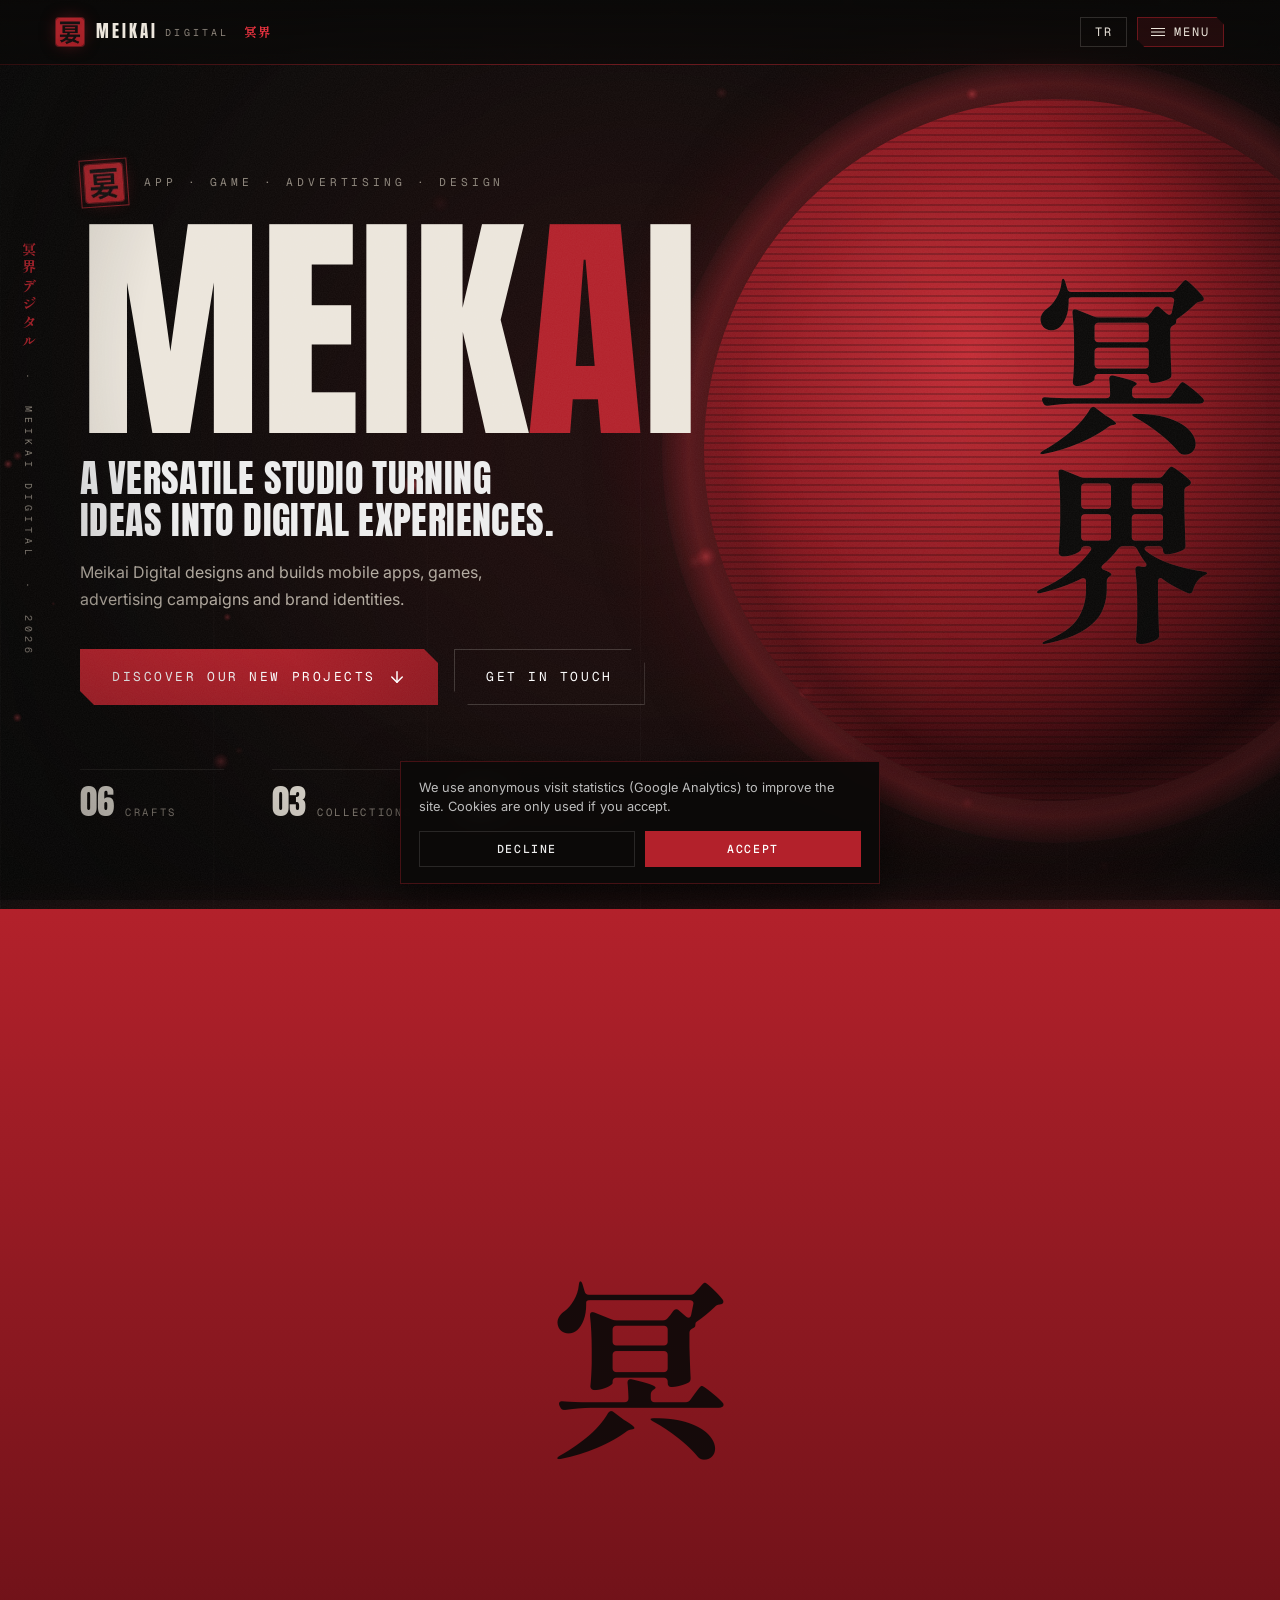
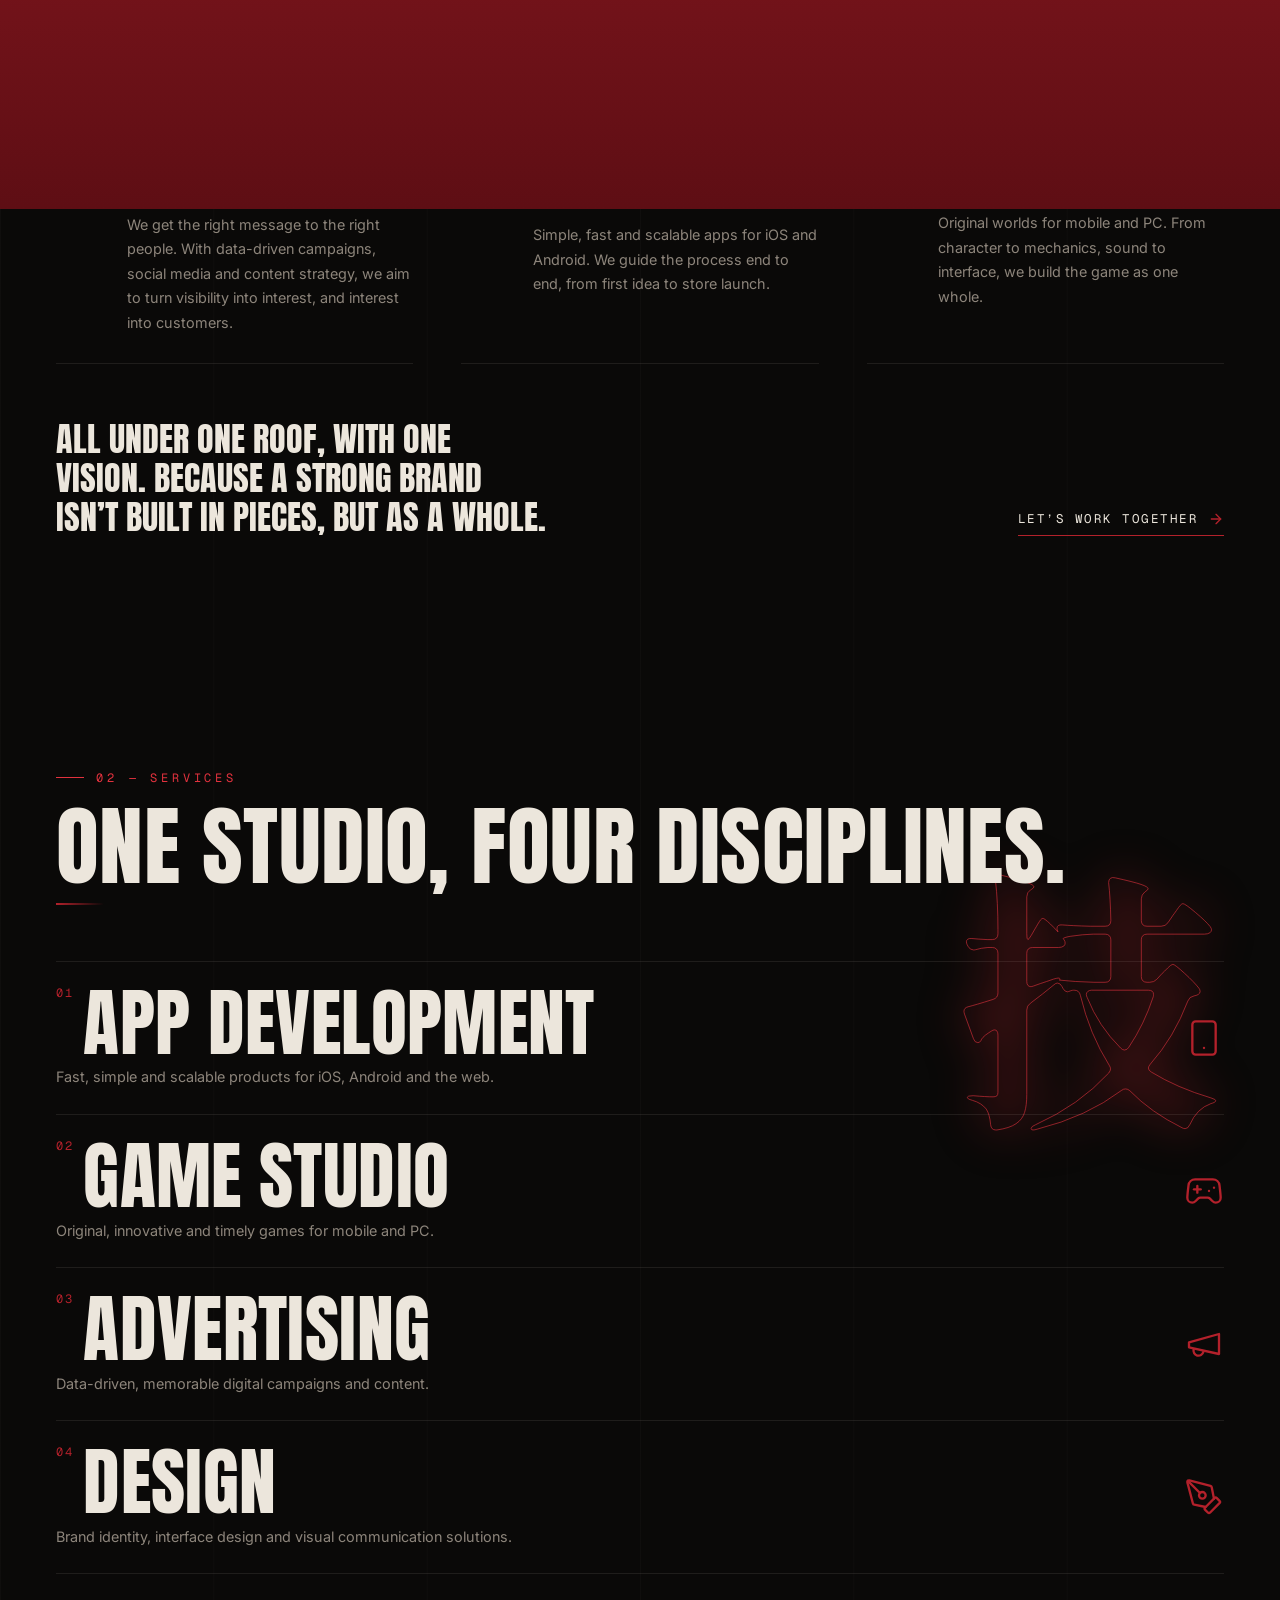
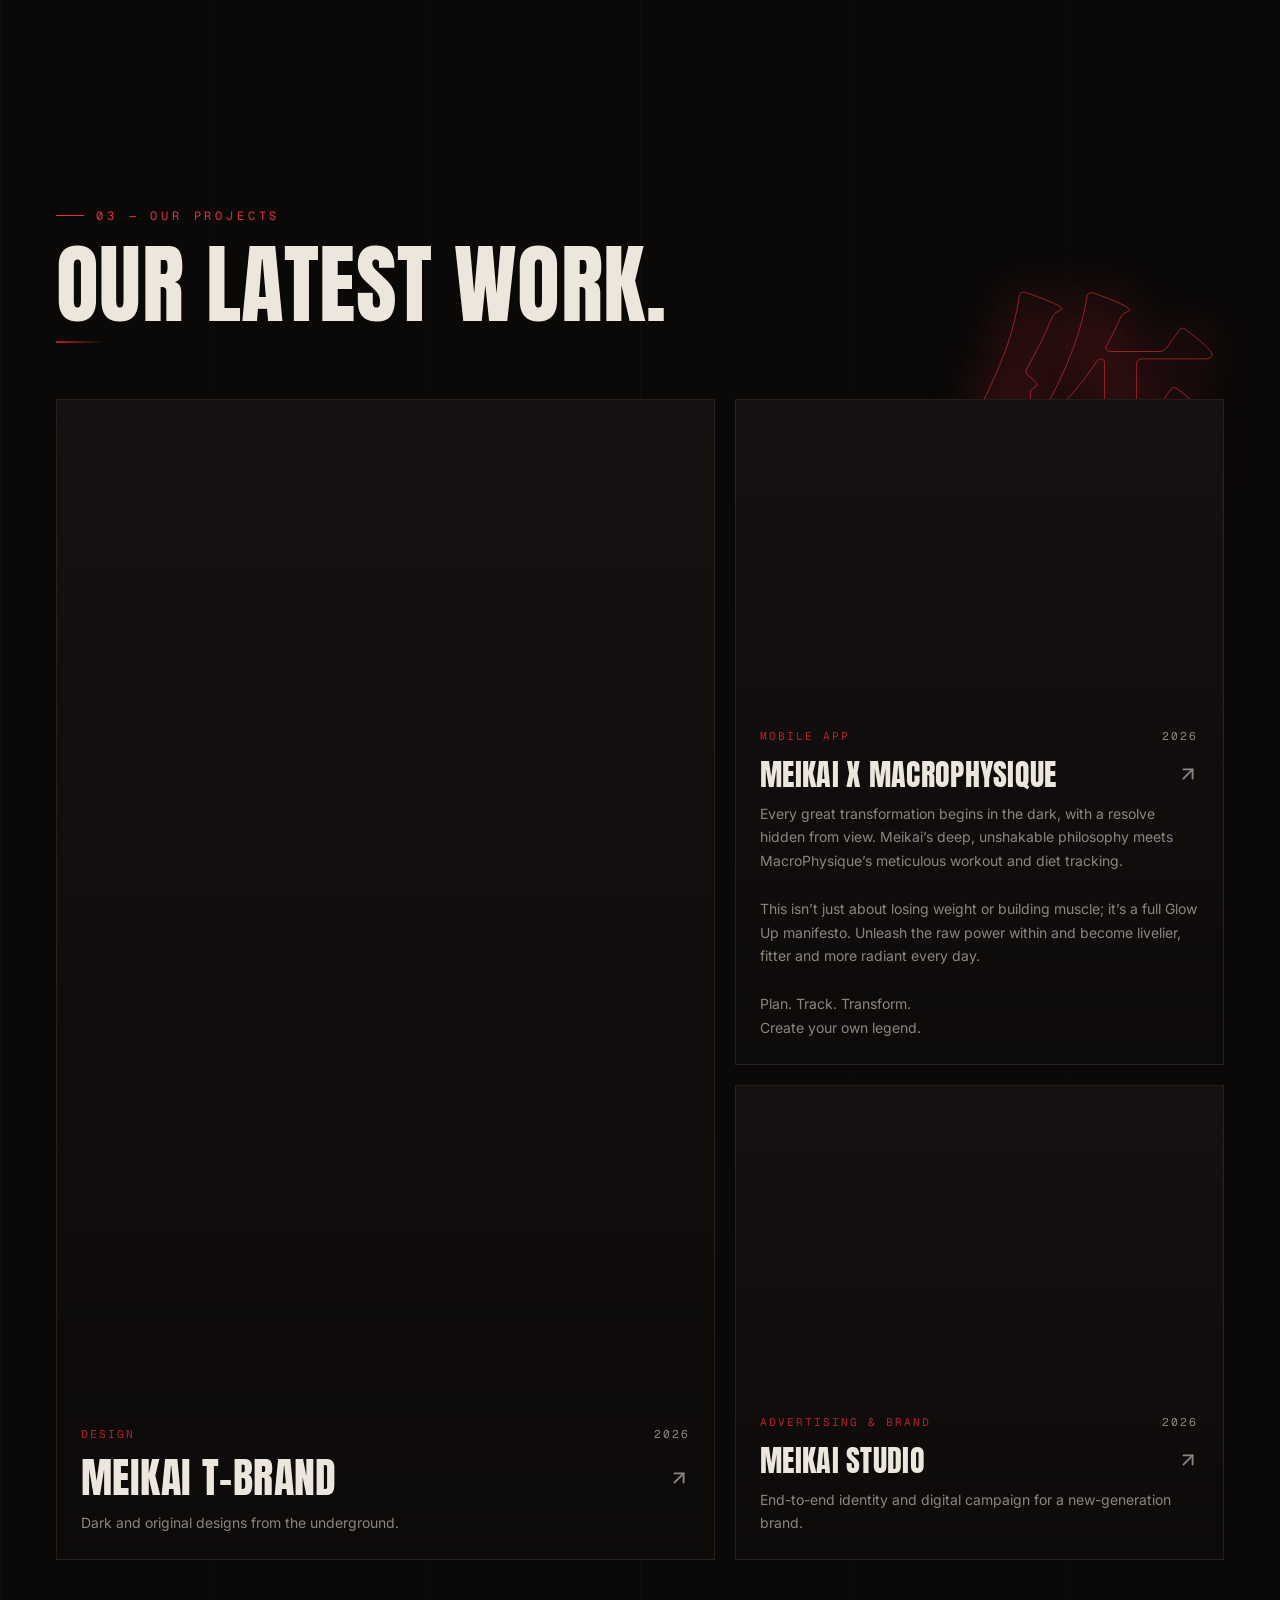
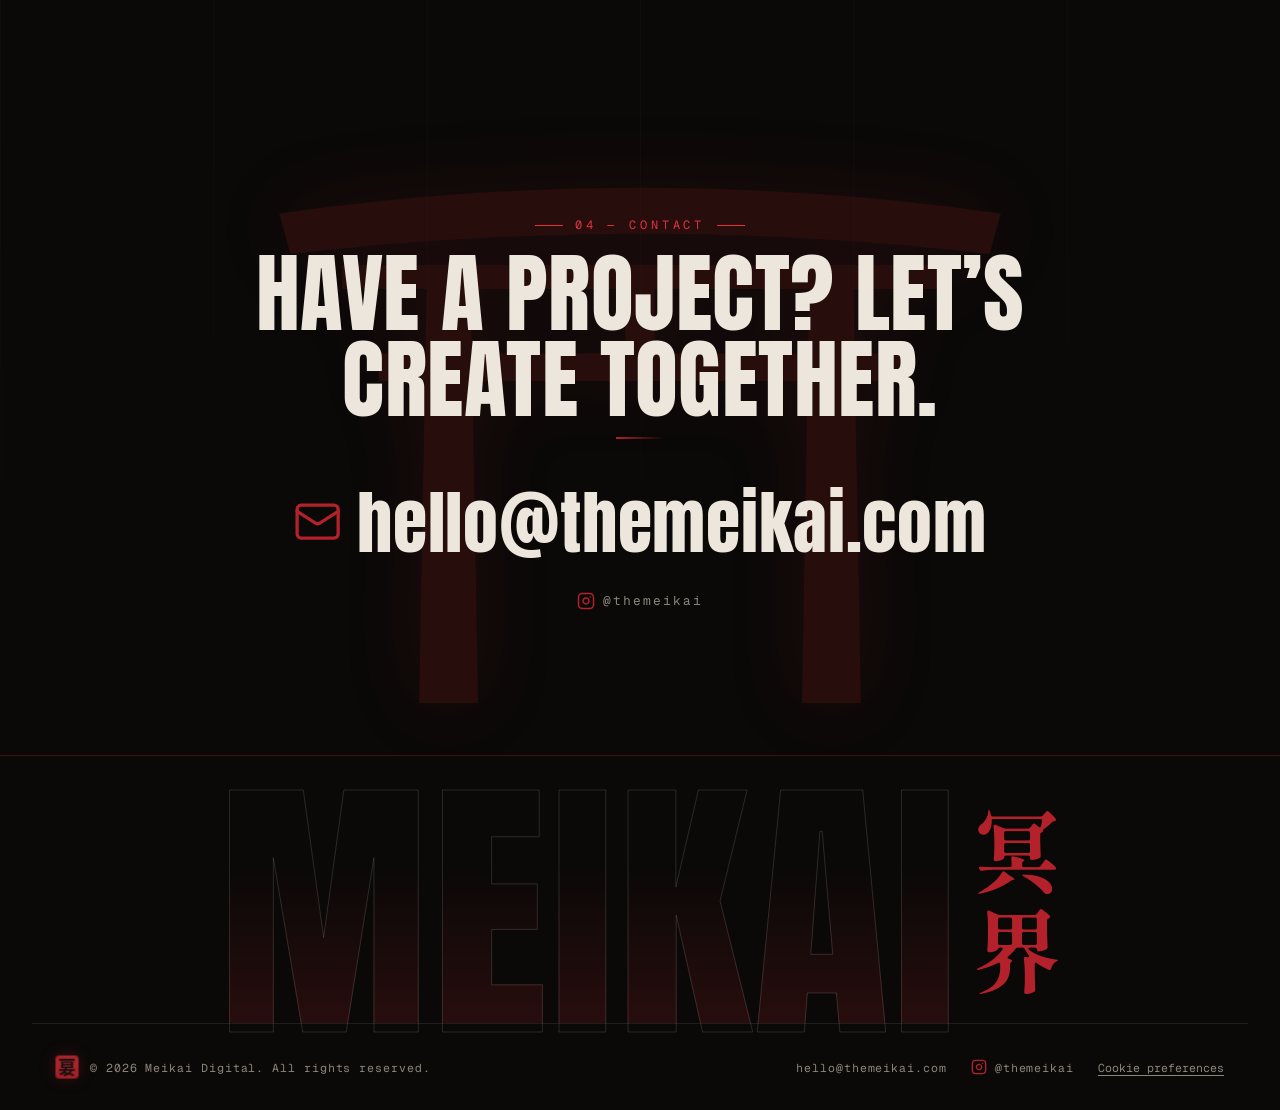
==== index.html @ faf498b2 "Yükleme sırasında beyaz flaş olmasın: koyu zemin en başta Co-Authored-By: Claude Sonnet 5.5 <noreply" ====
<!DOCTYPE html>
<html lang="tr">
<head>
  <meta charset="UTF-8" />
  <meta name="viewport" content="width=device-width, initial-scale=1" />
  <style>html{background:#0e0e0e}</style>
  <meta name="theme-color" content="#0e0e0e" />
  <script>
    /* Intro siteye her girişte ve yenilemede oynar, site içi sayfa geçişlerinde atlanır; 'js' sınıfı animasyonların JS yokken gizlenmemesini sağlar */
    try {
      var nav = performance.getEntriesByType('navigation')[0];
      if (document.referrer && new URL(document.referrer).origin === location.origin && !(nav && nav.type === 'reload')) document.documentElement.classList.add('skip-intro');
    } catch (e) {}
    document.documentElement.classList.add('js');
    /* Küçük görsel kopyası (images/s, images/t) yoksa asıl görsele düş */
    addEventListener('error', function (e) { var i = e.target, u; if (i.tagName === 'IMG' && /images\/[st]\//.test(u = i.currentSrc || i.src)) { i.removeAttribute('srcset'); i.src = u.replace(/images\/[st]\//, 'images/'); } }, true);
  </script>
  <title>Meikai Digital — Uygulama, Oyun, Reklam ve Tasarım Stüdyosu</title>
  <meta name="description" id="meta-desc" content="Meikai Digital; mobil uygulamalar, oyunlar, reklam kampanyaları ve marka kimlikleri tasarlayıp geliştiren çok yönlü bir dijital stüdyodur." />
  <link rel="icon" href="images/favicon.png" type="image/png" />
  <link rel="apple-touch-icon" href="images/icon-180.png" />
  <link rel="canonical" href="https://themeikai.com/" />
  <meta property="og:type" content="website" />
  <meta property="og:site_name" content="Meikai Digital" />
  <meta property="og:title" content="Meikai Digital — Uygulama, Oyun, Reklam ve Tasarım Stüdyosu" />
  <meta property="og:description" content="Meikai Digital; mobil uygulamalar, oyunlar, reklam kampanyaları ve marka kimlikleri tasarlayıp geliştiren çok yönlü bir dijital stüdyodur." />
  <meta property="og:url" content="https://themeikai.com/" />
  <meta property="og:image" content="https://themeikai.com/images/meikai-logo.jpeg" />
  <meta property="og:locale" content="tr_TR" />
  <meta property="og:locale:alternate" content="en_US" />
  <meta name="twitter:card" content="summary" />
  <meta name="twitter:title" content="Meikai Digital" />
  <meta name="twitter:description" content="Uygulama, oyun, reklam ve tasarım stüdyosu." />
  <meta name="twitter:image" content="https://themeikai.com/images/meikai-logo.jpeg" />
  <script type="application/ld+json">
  {
    "@context": "https://schema.org",
    "@type": "Organization",
    "name": "Meikai Digital",
    "url": "https://themeikai.com/",
    "logo": "https://themeikai.com/images/meikai-logo.jpeg",
    "email": "hello@themeikai.com",
    "sameAs": ["https://instagram.com/themeikai"]
  }
  </script>
  <link rel="preconnect" href="https://fonts.googleapis.com" />
  <link rel="preconnect" href="https://fonts.gstatic.com" crossorigin />
  <!-- Fontlar sayfanın çizilmesini bekletmesin diye asenkron yüklenir; kanji fontu yalnızca sitede geçen karakterlerle (text=) inilir -->
  <link rel="preload" as="style" href="https://fonts.googleapis.com/css2?family=Anton&family=Inter:wght@400;500;600&family=Geist+Mono:wght@400&display=swap" />
  <link rel="stylesheet" href="https://fonts.googleapis.com/css2?family=Anton&family=Inter:wght@400;500;600&family=Geist+Mono:wght@400&display=swap" media="print" onload="this.media='all'" />
  <link rel="stylesheet" href="https://fonts.googleapis.com/css2?family=Shippori+Mincho+B1:wght@800&display=swap&text=%E4%B8%80%E9%96%83%E5%86%A5%E7%95%8C%E3%83%87%E3%82%B8%E3%82%BF%E3%83%AB%E4%BD%9C%E6%8A%80%E9%AD%82%E8%A1%A3%E5%86%99%E7%82%8E%E5%BD%B1%E9%AC%BC" media="print" onload="this.media='all'" />
  <noscript><link rel="stylesheet" href="https://fonts.googleapis.com/css2?family=Anton&family=Inter:wght@400;500;600&family=Geist+Mono:wght@400&display=swap" /><link rel="stylesheet" href="https://fonts.googleapis.com/css2?family=Shippori+Mincho+B1:wght@800&display=swap&text=%E4%B8%80%E9%96%83%E5%86%A5%E7%95%8C%E3%83%87%E3%82%B8%E3%82%BF%E3%83%AB%E4%BD%9C%E6%8A%80%E9%AD%82%E8%A1%A3%E5%86%99%E7%82%8E%E5%BD%B1%E9%AC%BC" /></noscript>
  <style>
    :root {
      color-scheme: dark;
      --bg: #0a0908;
      --fg: #ece6dc;
      --card: #131110;
      --primary: #b3212b;
      --muted: #8d857b;
      --border: rgb(236 230 220 / .09);
      --sans: 'Inter', ui-sans-serif, system-ui, sans-serif;
      --mono: 'Geist Mono', ui-monospace, monospace;
    }
    *, *::before, *::after { box-sizing: border-box; margin: 0; padding: 0; }
    html { scroll-behavior: smooth; }
    body { background: var(--bg); color: var(--fg); font-family: var(--sans); line-height: 1.5; -webkit-font-smoothing: antialiased; overflow-x: hidden; overflow-x: clip; }
    a { color: inherit; text-decoration: none; }
    ul { list-style: none; }
    img { display: block; max-width: 100%; }
    svg { flex-shrink: 0; }
    .icon { width: 24px; height: 24px; fill: none; stroke: currentColor; stroke-width: 2; stroke-linecap: round; stroke-linejoin: round; }
    .container { max-width: 76rem; margin: 0 auto; padding: 0 1.5rem; }
    .eyebrow { font-family: var(--mono); font-size: .75rem; text-transform: uppercase; letter-spacing: .3em; color: var(--primary); }
    .section { position: relative; scroll-margin-top: 4rem; }
    .section-inner { padding-block: 7rem; }
    .section h2 { margin-top: 1rem; font-size: clamp(2.6rem, 7vw, 5.5rem); text-wrap: balance; }
    .muted { color: var(--muted); }
    .sr-only { position: absolute; width: 1px; height: 1px; padding: 0; margin: -1px; overflow: hidden; clip: rect(0,0,0,0); white-space: nowrap; border: 0; }
    .skip-link { position: absolute; left: 1rem; top: -4rem; z-index: 200; background: var(--primary); color: #fff; padding: .6rem 1rem; font-size: .875rem; transition: top .2s; }
    .skip-link:focus { top: 1rem; }
    a:focus-visible, button:focus-visible { outline: 2px solid var(--primary); outline-offset: 3px; }

    /* Logo amblemi (logodaki kanji karesi) */
    .logo-mark {
      --s: 28px;
      display: inline-block; width: var(--s); height: var(--s);
      background: url('images/logo-mark.webp') no-repeat;
      background-size: cover;
      background-position: center;
      flex-shrink: 0;
    }

    /* Header */
    header { position: fixed; inset: 0 0 auto 0; z-index: 50; border-bottom: 1px solid var(--border); backdrop-filter: blur(12px); -webkit-backdrop-filter: blur(12px); }
    header .container { display: flex; height: 4rem; align-items: center; justify-content: space-between; }
    .brand { display: flex; align-items: center; gap: .75rem; }
    .brand small { color: var(--muted); }
    .hdr-right { display: flex; align-items: center; gap: .6rem; }
    .lang-btn, .menu-btn { display: inline-flex; align-items: center; gap: .55rem; font-family: var(--mono); font-size: .75rem; letter-spacing: .15em; color: var(--fg); background: transparent; border: 1px solid var(--border); padding: .4rem .85rem; cursor: pointer; transition: border-color .2s, background-color .2s, color .2s; }
    .lang-btn:hover, .menu-btn:hover { border-color: var(--primary); background: rgb(179 33 43 / .25); }
    .menu-btn i { display: block; width: 14px; height: 8px; border-top: 1.5px solid currentColor; border-bottom: 1.5px solid currentColor; position: relative; }
    .menu-btn i::after { content: ''; position: absolute; left: 0; right: 0; top: 50%; border-top: 1.5px solid currentColor; transform: translateY(-50%); }

    /* Yandan açılan menü */
    .drawer-ov { position: fixed; inset: 0; z-index: 300; background: rgb(0 0 0 / .65); backdrop-filter: blur(3px); -webkit-backdrop-filter: blur(3px); opacity: 0; visibility: hidden; transition: opacity .3s, visibility 0s .3s; }
    .drawer { position: fixed; top: 0; right: 0; bottom: 0; z-index: 310; width: min(23rem, 88vw); display: flex; flex-direction: column; padding: 1.25rem 1.5rem 1.75rem; box-shadow: -24px 0 60px rgb(0 0 0 / .5); transform: translateX(105%); visibility: hidden; transition: transform .45s cubic-bezier(.16,1,.3,1), visibility 0s .45s; overflow-y: auto; overflow-x: hidden; }
    html.drawer-open .drawer-ov { opacity: 1; visibility: visible; transition: opacity .3s; }
    html.drawer-open .drawer { transform: none; visibility: visible; transition: transform .45s cubic-bezier(.16,1,.3,1); }
    html.drawer-open { overflow: hidden; }
    .drawer-top { position: relative; z-index: 1; display: flex; align-items: center; justify-content: space-between; }
    .drawer-close { width: 2.25rem; height: 2.25rem; display: grid; place-items: center; color: var(--fg); background: transparent; border: 1px solid var(--border); cursor: pointer; transition: border-color .2s, background-color .2s; }
    .drawer-close:hover { border-color: var(--primary); background: rgb(179 33 43 / .15); }
    .drawer-close .icon { width: 16px; height: 16px; }
    .drawer-links { position: relative; z-index: 1; display: flex; flex-direction: column; list-style: none; }
    .drawer-links a { display: flex; align-items: center; gap: 1rem; transform: translateX(24px); opacity: 0; transition: color .2s, padding .3s, border-color .2s, transform .5s cubic-bezier(.16,1,.3,1), opacity .4s; }
    .drawer-links a small { font-family: var(--mono); font-size: .65rem; letter-spacing: .2em; }
    html.drawer-open .drawer-links a { transform: none; opacity: 1; }
    html.drawer-open .drawer-links li:nth-child(1) a { transition-delay: .08s; }
    html.drawer-open .drawer-links li:nth-child(2) a { transition-delay: .14s; }
    html.drawer-open .drawer-links li:nth-child(3) a { transition-delay: .2s; }
    html.drawer-open .drawer-links li:nth-child(4) a { transition-delay: .26s; }
    html.drawer-open .drawer-links li:nth-child(5) a { transition-delay: .32s; }
    .drawer-foot { position: relative; z-index: 1; margin-top: auto; padding-top: 2rem; font-family: var(--mono); font-size: .75rem; color: var(--muted); }
    .drawer-foot a { color: var(--fg); }

    /* ---------- Hero ---------- */
    .hero { position: relative; display: flex; min-height: 100vh; min-height: 100svh; flex-direction: column; justify-content: center; overflow: hidden; padding: 7rem 0 2rem; }
    .hero-glow { position: absolute; left: 50%; top: 50%; width: 720px; height: 720px; transform: translate(-50%, -50%); border-radius: 50%; background: rgb(179 33 43 / .12); filter: blur(140px); pointer-events: none; }
    .hero-moon { position: absolute; right: -14vmin; top: 50%; width: min(78vmin, 46rem); aspect-ratio: 1; transform: translateY(-50%); border-radius: 50%; pointer-events: none;
      background: radial-gradient(circle at 38% 36%, #d8303b 0%, #9c1a23 38%, #4a0b10 70%, #1a0507 100%);
      box-shadow: 0 0 120px 10px rgb(179 33 43 / .35), inset -30px -40px 90px rgb(0 0 0 / .6);
      opacity: .9; animation: moon-in 2s cubic-bezier(.16,1,.3,1) both; }
    .hero-moon::after { content: ''; position: absolute; inset: 0; border-radius: 50%; background: repeating-linear-gradient(0deg, rgb(0 0 0 / .22) 0 2px, transparent 2px 7px); mix-blend-mode: multiply; }
    @keyframes moon-in { from { opacity: 0; transform: translateY(-40%) scale(.9); } }
    .hero-kanji { position: absolute; right: max(1rem, 5vw); top: 50%; transform: translateY(-50%); z-index: 1; display: flex; flex-direction: column; font-family: var(--jp); font-weight: 800; font-size: clamp(7rem, 21vmin, 15rem); line-height: 1; color: #0a0908; pointer-events: none; user-select: none; text-shadow: 0 0 1px rgb(236 230 220 / .2); }
    .hero-kanji span { display: block; opacity: 0; animation: kanji-in 1.4s cubic-bezier(.16,1,.3,1) var(--d, 0s) forwards; }
    @keyframes kanji-in { from { opacity: 0; transform: translateY(30px) scale(1.06); filter: blur(10px); } to { opacity: 1; transform: none; filter: none; } }
    .hero-vert { position: absolute; left: 1.1rem; top: 50%; z-index: 2; transform: translateY(-50%); writing-mode: vertical-rl; font-family: var(--mono); font-size: .62rem; letter-spacing: .5em; color: var(--muted); white-space: nowrap; pointer-events: none; }
    .hero-vert b { font-family: var(--jp); font-weight: 800; font-size: .9rem; letter-spacing: .3em; color: var(--primary); }
    .hero-content { position: relative; z-index: 2; width: 100%; }
    .hero-top { display: flex; align-items: center; gap: 1rem; }
    .hanko { --s: 46px; display: grid; place-items: center; padding: 4px; border: 1px solid rgb(226 50 62 / .55); transform: rotate(-4deg); }
    .hero-tags { font-family: var(--mono); font-size: .7rem; text-transform: uppercase; letter-spacing: .35em; color: var(--muted); }
    .hero-word { margin-top: 1.5rem; display: flex; font-family: var(--display); font-size: clamp(5.2rem, 19vw, 16.5rem); line-height: .82; letter-spacing: -.005em; color: var(--fg); user-select: none; }
    .hero-word span { display: inline-block; opacity: 0; transform: translateY(40%); animation: word-in 1s cubic-bezier(.16,1,.3,1) var(--d, 0s) forwards; }
    .hero-word span:nth-child(5) { color: var(--primary); }
    @keyframes word-in { to { opacity: 1; transform: none; } }
    .hero h1 { margin-top: 1.75rem; max-width: 38rem; font-family: var(--display); font-weight: 400; font-size: clamp(1.5rem, 3.2vw, 2.4rem); line-height: 1.08; text-transform: uppercase; letter-spacing: .01em; text-wrap: balance; }
    .hero-lead { margin-top: 1.1rem; max-width: 30rem; line-height: 1.7; color: #b3aba0; text-wrap: pretty; }
    .cta-row { margin-top: 2.25rem; display: flex; flex-wrap: wrap; align-items: center; gap: 1rem; }
    .cta { display: inline-flex; align-items: center; gap: .75rem; color: #fff; padding: 1.15rem 2rem; transition: transform .2s, background .2s; }
    .cta .icon { width: 18px; height: 18px; transition: transform .2s; }
    .cta:hover .icon { transform: translateY(2px); }
    .hero-stats { position: relative; z-index: 2; width: 100%; margin-top: 4rem; display: flex; flex-wrap: wrap; gap: 1.5rem 3rem; }
    .hero-stats li { display: flex; align-items: baseline; gap: .7rem; padding-top: .9rem; border-top: 1px solid var(--border); min-width: 9rem; }
    .hero-stats b { font-family: var(--display); font-weight: 400; font-size: 2.2rem; line-height: 1; color: var(--fg); }
    .hero-stats span { font-family: var(--mono); font-size: .66rem; letter-spacing: .25em; text-transform: uppercase; color: var(--muted); }
    .pg-home .fx-scroll { display: none; }

    /* ---------- Bölüm başlığı ---------- */
    .sec-head { position: relative; }
    .sec-kanji { position: absolute; right: 0; top: -2.5rem; font-family: var(--jp); font-weight: 800; font-size: clamp(8rem, 22vw, 17rem); line-height: 1; color: transparent; -webkit-text-stroke: 1px rgb(179 33 43 / .4); pointer-events: none; user-select: none; z-index: -1; }
    .sec-num { position: absolute; left: -.05em; top: -.62em; font-family: var(--display); font-size: clamp(6rem, 16vw, 12rem); line-height: 1; color: transparent; -webkit-text-stroke: 1px rgb(236 230 220 / .07); pointer-events: none; z-index: -1; }

    /* ---------- Hakkımızda ---------- */
    .about-lead { margin-top: 2rem; max-width: 46rem; font-size: 1.1rem; line-height: 1.8; color: #b3aba0; text-wrap: pretty; }
    .crafts { margin-top: 4rem; display: grid; border-top: 1px solid var(--border); }
    .crafts li { position: relative; isolation: isolate; display: grid; grid-template-columns: auto 1fr; gap: .4rem 1.25rem; padding: 1.75rem 0; border-bottom: 1px solid var(--border); }
    .crafts li::before { content: ''; position: absolute; inset: 0; z-index: -1; background: linear-gradient(90deg, rgb(179 33 43 / .18), transparent 70%); transform: scaleX(0); transform-origin: 0 50%; transition: transform .5s cubic-bezier(.16,1,.3,1); }
    .crafts li:hover::before { transform: scaleX(1); }
    .crafts .num { grid-row: span 2; font-family: var(--display); font-size: 2.6rem; line-height: 1; color: var(--primary); min-width: 3.2rem; }
    .crafts h3 { display: flex; align-items: center; gap: .75rem; font-family: var(--display); font-weight: 400; font-size: 1.6rem; text-transform: uppercase; letter-spacing: .02em; line-height: 1.1; }
    .crafts h3 .icon { width: 20px; height: 20px; color: var(--primary); }
    .crafts p { font-size: .9rem; line-height: 1.7; color: var(--muted); max-width: 32rem; }
    .about-bottom { margin-top: 3.5rem; display: flex; flex-direction: column; gap: 1.5rem; }
    .about-foot { max-width: 42rem; font-family: var(--display); font-size: clamp(1.5rem, 3vw, 2.1rem); line-height: 1.15; text-transform: uppercase; text-wrap: balance; }
    .about-link { align-self: flex-start; display: inline-flex; align-items: center; gap: .6rem; font-family: var(--mono); font-size: .78rem; letter-spacing: .2em; text-transform: uppercase; color: var(--fg); border-bottom: 1px solid var(--primary); padding-bottom: .4rem; transition: gap .2s, color .2s; }
    .about-link:hover { gap: 1rem; color: var(--blood, #e2323e); }
    .about-link .icon { width: 16px; height: 16px; color: var(--primary); }

    /* ---------- Hizmetler ---------- */
    .disc { margin-top: 3.5rem; counter-reset: d; }
    .disc li { position: relative; isolation: isolate; overflow: hidden; display: grid; grid-template-columns: 1fr auto; align-items: center; gap: .5rem 2rem; padding: 1.6rem 0; border-top: 1px solid var(--border); cursor: default; }
    .disc li:last-child { border-bottom: 1px solid var(--border); }
    .disc li::before { content: ''; position: absolute; inset: 0; z-index: -1; background: var(--primary); transform: translateY(101%); transition: transform .45s cubic-bezier(.16,1,.3,1); }
    .disc li:hover::before { transform: none; }
    .disc h3 { font-family: var(--display); font-weight: 400; font-size: clamp(2rem, 6.5vw, 4.6rem); line-height: .95; text-transform: uppercase; letter-spacing: .005em; transition: transform .45s cubic-bezier(.16,1,.3,1); }
    .disc h3::before { counter-increment: d; content: '0' counter(d); display: inline-block; vertical-align: top; margin-right: .6rem; font-family: var(--mono); font-size: .75rem; letter-spacing: .15em; color: var(--primary); transition: color .3s; }
    .disc p { grid-column: 1; max-width: 30rem; font-size: .9rem; line-height: 1.6; color: var(--muted); transition: color .3s; }
    .disc .icon { grid-column: 2; grid-row: 1 / span 2; width: 40px; height: 40px; stroke-width: 1.4; color: var(--primary); transition: color .3s, transform .45s cubic-bezier(.16,1,.3,1); }
    .disc li:hover h3 { transform: translateX(.6rem); }
    .disc li:hover p, .disc li:hover h3::before, .disc li:hover .icon { color: #fff; }
    .disc li:hover .icon { transform: rotate(-8deg) scale(1.1); }

    /* ---------- Projeler ---------- */
    .projects { margin-top: 3.5rem; display: grid; gap: 1.25rem; }
    .project-link { display: block; height: 100%; }
    .project { position: relative; display: flex; height: 100%; flex-direction: column; overflow: hidden; border: 1px solid var(--border); transition: border-color .3s; }
    .project:hover { border-color: rgb(226 50 62 / .6); }
    .project-media { position: relative; aspect-ratio: 16 / 10; overflow: hidden; }
    .project-media::after { content: ''; position: absolute; inset: 0; background: linear-gradient(180deg, transparent 50%, rgb(10 9 8 / .85)); }
    .project-media img { width: 100%; height: 100%; object-fit: cover; filter: saturate(.85) contrast(1.05); transition: transform .8s cubic-bezier(.16,1,.3,1), filter .4s; }
    .project:hover .project-media img { transform: scale(1.06); filter: saturate(1.05) contrast(1.08); }
    .project-n { position: absolute; left: 1.1rem; bottom: .6rem; z-index: 1; font-family: var(--display); font-size: 3.4rem; line-height: 1; color: transparent; -webkit-text-stroke: 1px rgb(236 230 220 / .6); }
    .project-body { display: flex; flex: 1; flex-direction: column; padding: 1.5rem; }
    .project-meta { display: flex; justify-content: space-between; font-family: var(--mono); font-size: .7rem; text-transform: uppercase; letter-spacing: .18em; color: var(--primary); }
    .project-meta span:last-child { color: var(--muted); }
    .project h3 { margin-top: .9rem; display: flex; align-items: center; justify-content: space-between; gap: 1rem; font-family: var(--display); font-weight: 400; font-size: 1.9rem; line-height: 1; text-transform: uppercase; letter-spacing: .01em; }
    .project h3 .icon { width: 22px; height: 22px; color: var(--muted); transition: color .2s, transform .3s; }
    .project:hover h3 .icon { color: var(--primary); transform: translate(3px, -3px); }
    .project p { margin-top: .75rem; font-size: .875rem; line-height: 1.7; color: var(--muted); }

    /* ---------- İletişim ---------- */
    .contact-sec { overflow: hidden; }
    .torii { position: absolute; left: 50%; top: 52%; width: min(46rem, 120vw); transform: translate(-50%, -50%); color: var(--primary); opacity: .16; pointer-events: none; filter: drop-shadow(0 0 40px rgb(179 33 43 / .8)); }
    .contact { position: relative; display: flex; flex-direction: column; align-items: center; padding-block: 9rem; text-align: center; }
    .contact .eyebrow::after { content: ''; width: 1.75rem; height: 1px; background: currentColor; }
    .contact h2 { max-width: 52rem; }
    .email { margin-top: 3rem; display: inline-flex; align-items: center; gap: .9rem; font-family: var(--display); font-size: clamp(1.7rem, 6vw, 4.4rem); line-height: 1; letter-spacing: .01em; word-break: break-all; background: linear-gradient(var(--primary), var(--primary)) 0 100% / 0 3px no-repeat; padding-bottom: .4rem; transition: background-size .5s cubic-bezier(.16,1,.3,1), color .2s; }
    .email:hover { background-size: 100% 3px; color: #fff; }
    .email .icon { width: .7em; height: .7em; color: var(--primary); stroke-width: 1.6; }
    .instagram { margin-top: 1.75rem; display: inline-flex; align-items: center; gap: .5rem; font-family: var(--mono); font-size: .8rem; letter-spacing: .15em; color: var(--muted); transition: color .2s; }
    .instagram:hover { color: var(--fg); }
    .instagram .icon { width: 18px; height: 18px; color: var(--primary); }

    /* ---------- Footer ---------- */
    footer .container { display: flex; flex-direction: column; align-items: center; justify-content: space-between; gap: 1rem; padding-top: 2rem; padding-bottom: 2rem; color: var(--muted); }
    footer .left { display: flex; align-items: center; gap: .75rem; }
    footer .logo-mark { --s: 22px; }
    footer a { transition: color .2s; }
    footer a:hover { color: var(--fg); }
    .f-links { display: flex; flex-wrap: wrap; align-items: center; justify-content: center; gap: .5rem 1.5rem; }
    .f-ig { display: inline-flex; align-items: center; gap: .5rem; }
    .f-ig .icon { width: 16px; height: 16px; color: var(--primary); }

    /* ---------- Açılış ---------- */
    .skip-intro .intro { display: none; }
    .intro { position: fixed; inset: 0; z-index: 1000; pointer-events: none; overflow: hidden; background: #050404; }

    /* Kaydırınca beliren öğeler */
    .js .reveal { opacity: 0; }
    .js .reveal.in { animation: reveal .8s cubic-bezier(.16,1,.3,1) forwards; }
    @keyframes reveal { from { opacity: 0; transform: translateY(18px); } to { opacity: 1; transform: none; } }

    /* Intro bittikten sonra hero girişi: intro oynarken gecikme */
    html:not(.skip-intro) .hero-word span, html:not(.skip-intro) .hero-kanji span { animation-delay: calc(var(--d, 0s) + 2.3s); }
    html:not(.skip-intro) .hero-moon { animation-delay: 2.1s; }

    @media (max-width: 479px) { .brand small, .brand-jp { display: none; } }
    @media (max-width: 767px) {
      .hero { padding-top: 6rem; justify-content: flex-end; }
      .hero-moon { right: -34vw; top: 24%; width: 88vw; opacity: .7; }
      .hero-kanji { right: 1rem; top: 24%; font-size: 22vw; opacity: .85; }
      .hero-tags { letter-spacing: .22em; font-size: .62rem; }
      .cta { letter-spacing: .12em !important; padding: 1.05rem 1.5rem; }
      .hero-vert { display: none; }
      .hero-word { margin-top: 1rem; }
      .hero-stats { margin-top: 2.5rem; gap: 1rem 1.75rem; }
      .hero-stats { flex-wrap: nowrap; justify-content: space-between; }
      .hero-stats li { min-width: 0; flex: 1; flex-direction: column; gap: .3rem; }
      .hero-stats span { font-size: .58rem; letter-spacing: .18em; }
      .hero-stats b { font-size: 1.7rem; }
      .sec-kanji { top: -1rem; opacity: .8; }
      .disc .icon { width: 30px; height: 30px; }
    }
    @media (min-width: 768px) {
      .hero-content, .hero-stats { padding-left: 3rem; }
      .crafts { grid-template-columns: repeat(2, 1fr); column-gap: 3rem; }
      .projects { grid-template-columns: 1.35fr 1fr; grid-template-rows: auto auto; }
      .projects > li:first-child { grid-row: span 2; }
      .projects > li:first-child .project-media { flex: 1; aspect-ratio: auto; min-height: 22rem; }
      .projects > li:first-child .project-body { flex: 0 0 auto; }
      .projects > li:first-child h3 { font-size: 2.6rem; }
      .about-bottom { flex-direction: row; align-items: flex-end; justify-content: space-between; }
      .about-link { align-self: auto; flex-shrink: 0; }
      footer .container { flex-direction: row; }
    }
    @media (min-width: 1024px) { .crafts { grid-template-columns: repeat(3, 1fr); } }
    @media (prefers-reduced-motion: reduce) {
      html { scroll-behavior: auto; }
      * { transition: none !important; }
      .intro { display: none; }
      .hero-word span, .hero-kanji span, .hero-moon { animation: none !important; opacity: 1 !important; transform: none !important; }
      .hero-moon { transform: translateY(-50%) !important; }
      .js .reveal { opacity: 1; } .js .reveal.in { animation: none; }
      .drawer, .drawer-links a { transition: none !important; }
    }
  </style>
  <link rel="stylesheet" href="fx.css" />
  <link rel="stylesheet" href="theme.css" />
  <link rel="stylesheet" href="anim.css" />
</head>
<body class="pg-home">
<a href="#main" class="skip-link" data-i18n="skip">İçeriğe geç</a>
<div class="intro" aria-hidden="true">
    <div class="ki-half ki-a">
      <div class="ki-scene">
        <span class="ki-moon"></span>
        <p class="ki-kanji"><span>冥</span><span>界</span></p>
        <p class="ki-name" lang="en"><span style="--i:0">M</span><span style="--i:1">E</span><span style="--i:2">I</span><span style="--i:3">K</span><span style="--i:4">A</span><span style="--i:5">I</span></p>
        <p class="ki-vert">一閃</p>
      </div>
      <svg class="ki-edge" viewBox="0 0 100 100" preserveAspectRatio="none"><line x1="-5" y1="64" x2="105" y2="36"/></svg>
    </div>
    <div class="ki-half ki-b">
      <div class="ki-scene">
        <span class="ki-moon"></span>
        <p class="ki-kanji"><span>冥</span><span>界</span></p>
        <p class="ki-name" lang="en"><span style="--i:0">M</span><span style="--i:1">E</span><span style="--i:2">I</span><span style="--i:3">K</span><span style="--i:4">A</span><span style="--i:5">I</span></p>
        <p class="ki-vert">一閃</p>
      </div>
      <svg class="ki-edge" viewBox="0 0 100 100" preserveAspectRatio="none"><line x1="-5" y1="64" x2="105" y2="36"/></svg>
    </div>
    <div class="ki-draw">
      <svg class="ki-katana" viewBox="0 0 640 48" aria-hidden="true">
        <defs>
          <linearGradient id="ki-steel" x1="0" y1="0" x2="0" y2="1"><stop offset="0" stop-color="#fbfaf7"/><stop offset=".45" stop-color="#b9bec4"/><stop offset=".62" stop-color="#7d838a"/><stop offset="1" stop-color="#eef0f2"/></linearGradient>
          <linearGradient id="ki-gleam" x1="0" y1="0" x2="1" y2="0"><stop offset="0" stop-color="#fff" stop-opacity="0"/><stop offset=".5" stop-color="#fff"/><stop offset="1" stop-color="#fff" stop-opacity="0"/></linearGradient>
          <clipPath id="ki-blade-clip"><path d="M172,18 C330,17 480,13 600,7 L636,9 C622,15 604,20 590,21.5 C470,25.5 330,29 172,30 Z"/></clipPath>
        </defs>
        <g class="ki-hilt">
          <rect x="4" y="15" width="148" height="18" rx="5" fill="#0d0b0b" stroke="#2a2020"/>
          <g fill="#d9cfbf"><path d="M18,24 l6,-5.5 6,5.5 -6,5.5z"/><path d="M33,24 l6,-5.5 6,5.5 -6,5.5z"/><path d="M48,24 l6,-5.5 6,5.5 -6,5.5z"/><path d="M63,24 l6,-5.5 6,5.5 -6,5.5z"/><path d="M78,24 l6,-5.5 6,5.5 -6,5.5z"/><path d="M93,24 l6,-5.5 6,5.5 -6,5.5z"/><path d="M108,24 l6,-5.5 6,5.5 -6,5.5z"/><path d="M123,24 l6,-5.5 6,5.5 -6,5.5z"/><path d="M138,24 l6,-5.5 6,5.5 -6,5.5z"/></g>
          <rect x="2" y="14" width="9" height="20" rx="3" fill="#b3212b"/>
          <ellipse cx="157" cy="24" rx="5.5" ry="18" fill="#0a0908" stroke="#b3212b" stroke-width="1.5"/>
          <rect x="162" y="17" width="11" height="14" rx="1.5" fill="#cfc5b4"/>
        </g>
        <g class="ki-steel" clip-path="url(#ki-blade-clip)">
          <rect x="170" y="0" width="470" height="48" fill="url(#ki-steel)"/>
          <path d="M172,22.5 C330,21.5 480,17.5 600,11" fill="none" stroke="#5d636a" stroke-opacity=".55" stroke-width=".8"/>
          <path d="M176,27.2 Q180.5,24.9 185,27.1 Q189.5,26.4 194,27.0 Q198.5,24.7 203,26.9 Q207.5,26.2 212,26.8 Q216.5,24.5 221,26.7 Q225.5,26.0 230,26.6 Q234.5,24.3 239,26.5 Q243.5,25.8 248,26.4 Q252.5,24.1 257,26.3 Q261.5,25.6 266,26.2 Q270.5,23.9 275,26.1 Q279.5,25.4 284,26.0 Q288.5,23.7 293,25.9 Q297.5,25.2 302,25.8 Q306.5,23.5 311,25.7 Q315.5,25.0 320,25.6 Q324.5,23.3 329,25.5 Q333.5,24.8 338,25.4 Q342.5,23.1 347,25.3 Q351.5,24.6 356,25.2 Q360.5,22.9 365,25.1 Q369.5,24.4 374,25.0 Q378.5,22.7 383,24.9 Q387.5,24.2 392,24.8 Q396.5,22.5 401,24.7 Q405.5,24.0 410,24.6 Q414.5,22.3 419,24.5 Q423.5,23.8 428,24.4 Q432.5,22.1 437,24.3 Q441.5,23.6 446,24.2 Q450.5,21.9 455,24.1 Q459.5,23.4 464,24.0 Q468.5,21.7 473,23.9 Q477.5,23.2 482,23.8 Q486.5,21.5 491,23.7 Q495.5,23.0 500,23.6 Q504.5,21.3 509,23.5 Q513.5,22.8 518,23.4 Q522.5,21.1 527,23.3 Q531.5,22.6 536,23.2 Q540.5,20.9 545,23.1 Q549.5,22.4 554,23.0 Q558.5,20.7 563,22.9 Q567.5,22.2 572,22.8 Q576.5,20.5 581,22.7" fill="none" stroke="#fff" stroke-opacity=".75" stroke-width=".9"/>
          <rect class="ki-gleam" x="100" y="0" width="90" height="48" fill="url(#ki-gleam)"/>
        </g>
        <g class="ki-saya">
          <path d="M168,15.5 C330,14.5 480,10.5 604,4 L640,6.5 C628,15 608,22 592,24 C470,28 330,32 168,32.5 Z" fill="#0c0a0a" stroke="#3a1517" stroke-width="1.2"/>
          <path d="M210,15 l0,17.5 M222,14.8 l0,17.6" stroke="#b3212b" stroke-width="3"/>
        </g>
      </svg>
    </div>
    <svg class="ki-slash" viewBox="0 0 100 100" preserveAspectRatio="none"><line x1="-5" y1="64" x2="105" y2="36"/></svg>
    <div class="ki-sparks"><i style="--x:18%;--y:58.15%;--a:-70deg;--d:0s"></i><i style="--x:30%;--y:55.09%;--a:110deg;--d:0.03s"></i><i style="--x:42%;--y:52.04%;--a:-95deg;--d:0.05s"></i><i style="--x:50%;--y:50.00%;--a:80deg;--d:0.02s"></i><i style="--x:58%;--y:47.96%;--a:-60deg;--d:0.06s"></i><i style="--x:66%;--y:45.93%;--a:120deg;--d:0.04s"></i><i style="--x:74%;--y:43.89%;--a:-110deg;--d:0.07s"></i><i style="--x:84%;--y:41.35%;--a:70deg;--d:0.05s"></i><i style="--x:38%;--y:53.05%;--a:60deg;--d:0.08s"></i><i style="--x:62%;--y:46.95%;--a:-120deg;--d:0.09s"></i></div>
    <span class="ki-flash"></span>
  </div>
  <header>
    <div class="container">
      <a href="#" class="brand" aria-label="Meikai Digital ana sayfa" data-i18n-attr="aria-label:brandAria">
        <span class="logo-mark" aria-hidden="true"></span>
        <span>MEIKAI <small>DIGITAL</small></span>
        <span class="brand-jp" aria-hidden="true">冥界</span>
      </a>
      <nav class="hdr-right" aria-label="Ana menü" data-i18n-attr="aria-label:navAria">
        <button type="button" class="lang-btn" id="lang-toggle" aria-label="Switch to English">EN</button>
        <button type="button" class="menu-btn" id="menu-btn" aria-haspopup="dialog" aria-expanded="false" aria-controls="drawer"><i aria-hidden="true"></i><span data-i18n="menuBtn">MENÜ</span></button>
      </nav>
    </div>
  </header>
  <div class="drawer-ov" id="drawer-ov"></div>
  <aside class="drawer" id="drawer" role="dialog" aria-modal="true" aria-label="Menü" data-i18n-attr="aria-label:menuLabel" aria-hidden="true">
    <div class="drawer-top">
      <a href="index.html" class="brand"><span class="logo-mark" aria-hidden="true"></span><span>MEIKAI <small>DIGITAL</small></span></a>
      <button type="button" class="drawer-close" id="drawer-close" aria-label="Menüyü kapat" data-i18n-attr="aria-label:menuClose"><svg class="icon" viewBox="0 0 24 24" aria-hidden="true"><path d="M18 6 6 18"/><path d="m6 6 12 12"/></svg></button>
    </div>
    <ul class="drawer-links">
        <li><a href="#hakkimizda"><span data-i18n="navAbout">Hakkımızda</span><small>01</small></a></li>
        <li><a href="#projeler"><span data-i18n="navProjects">Projeler</span><small>02</small></a></li>
        <li><a href="magaza.html"><span data-i18n="navShop">Mağaza</span><small>03</small></a></li>
        <li><a href="#iletisim"><span data-i18n="navContact">İletişim</span><small>04</small></a></li>
        <li><a href="studio.html"><span>Studio</span><small>05</small></a></li>
    </ul>
    <p class="drawer-foot"><a href="mailto:hello@themeikai.com">hello@themeikai.com</a></p>
  </aside>

  <main id="main">
    <section class="hero">
      <div class="hero-glow" aria-hidden="true"></div>
      <div class="hero-moon" aria-hidden="true"></div>
      <p class="hero-kanji" aria-hidden="true"><span style="--d:.35s">冥</span><span style="--d:.55s">界</span></p>
      <p class="hero-vert" aria-hidden="true"><b>冥界デジタル</b> &nbsp;·&nbsp; MEIKAI DIGITAL &nbsp;·&nbsp; 2026</p>
      <div class="container hero-content">
        <div class="hero-top">
          <span class="hanko" aria-hidden="true"><span class="logo-mark" style="--s:38px"></span></span>
          <p class="hero-tags" data-i18n="heroTags">Uygulama · Oyun · Reklam · Tasarım</p>
        </div>
        <p class="hero-word" aria-hidden="true"><span style="--d:.05s">M</span><span style="--d:.1s">E</span><span style="--d:.15s">I</span><span style="--d:.2s">K</span><span style="--d:.25s">A</span><span style="--d:.3s">I</span></p>
        <h1 data-i18n="heroTitle">Fikirleri dijital deneyimlere dönüştüren çok yönlü stüdyo.</h1>
        <p class="hero-lead" data-i18n="heroLead">Meikai Digital; mobil uygulamalar, oyunlar, reklam kampanyaları ve marka kimlikleri tasarlayıp geliştirir.</p>
        <div class="cta-row">
          <a href="#projeler" class="cta">
            <span data-i18n="cta">Yeni projelerimizi keşfedin</span>
            <svg class="icon" viewBox="0 0 24 24" aria-hidden="true"><path d="M12 5v14"/><path d="m19 12-7 7-7-7"/></svg>
          </a>
          <a href="#iletisim" class="cta cta-ghost" data-i18n="cta2">Bize ulaşın</a>
        </div>
      </div>
      <ul class="container hero-stats">
        <li><b>06</b><span data-i18n="stat1">Zanaat</span></li>
        <li><b>03</b><span data-i18n="stat2">Koleksiyon</span></li>
        <li><b>04</b><span data-i18n="stat3">Studio serisi</span></li>
      </ul>
    </section>

    <div class="fx-marquee" aria-hidden="true"><div class="fx-track"><span class="tr">Tasarım</span><span class="tr">Video Kurgu</span><span class="tr">Web Geliştirme</span><span class="tr">Reklam &amp; Pazarlama</span><span class="tr">Mobil Uygulama</span><span class="tr">Oyun Geliştirme</span><span class="en">Design</span><span class="en">Video Editing</span><span class="en">Web Development</span><span class="en">Advertising &amp; Marketing</span><span class="en">Mobile Apps</span><span class="en">Game Development</span><span class="tr">Tasarım</span><span class="tr">Video Kurgu</span><span class="tr">Web Geliştirme</span><span class="tr">Reklam &amp; Pazarlama</span><span class="tr">Mobil Uygulama</span><span class="tr">Oyun Geliştirme</span><span class="en">Design</span><span class="en">Video Editing</span><span class="en">Web Development</span><span class="en">Advertising &amp; Marketing</span><span class="en">Mobile Apps</span><span class="en">Game Development</span></div></div>

    <section id="hakkimizda" class="section">
      <div class="container section-inner">
        <div class="sec-head">
          <span class="sec-kanji" aria-hidden="true">魂</span>
          <p class="eyebrow" data-i18n="eyebrowAbout">01 — Hakkımızda</p>
          <h2 data-i18n="aboutTitle">Bir fikir, altı zanaat.</h2>
        </div>
        <p class="about-lead" data-i18n="aboutLead">Meikai Digital; fikirleri ekrana, cebe ve insanların hafızasına taşıyan bir dijital stüdyodur. Tasarımdan kodlamaya, videodan reklama bir markanın ihtiyaç duyduğu her şeyi tek çatı altında üretiyoruz. Böylece logonuz, siteniz, uygulamanız ve kampanyanız aynı dili konuşur.</p>
        <ul class="crafts">
          <li>
            <span class="num">01</span>
            <h3><span data-i18n="a1Title">Tasarım</span><svg class="icon" viewBox="0 0 24 24" aria-hidden="true"><path d="M15.707 21.293a1 1 0 0 1-1.414 0l-1.586-1.586a1 1 0 0 1 0-1.414l5.586-5.586a1 1 0 0 1 1.414 0l1.586 1.586a1 1 0 0 1 0 1.414z"/><path d="m18 13-1.375-6.874a1 1 0 0 0-.746-.776L3.235 2.028a1 1 0 0 0-1.207 1.207L5.35 15.879a1 1 0 0 0 .776.746L13 18"/><path d="m2.3 2.3 7.286 7.286"/><circle cx="11" cy="11" r="2"/></svg></h3>
            <p data-i18n="a1Text">Logo, marka kimliği, arayüz ve görsel dil. Bir markayı tek bakışta anlatan; sade, güçlü ve akılda kalan işler tasarlıyoruz.</p>
          </li>
          <li>
            <span class="num">02</span>
            <h3><span data-i18n="a2Title">Video Kurgu</span><svg class="icon" viewBox="0 0 24 24" aria-hidden="true"><path d="m16 13 5.223 3.482a.5.5 0 0 0 .777-.416V7.87a.5.5 0 0 0-.752-.432L16 10.5"/><rect x="2" y="6" width="14" height="12" rx="2"/></svg></h3>
            <p data-i18n="a2Text">Ham görüntüyü hikâyeye çeviriyoruz. Reklam filmleri, sosyal medya içerikleri ve tanıtım videolarında ritmi, rengi ve sesi doğru kurarak izleyiciyi ilk saniyede yakalamayı hedefliyoruz.</p>
          </li>
          <li>
            <span class="num">03</span>
            <h3><span data-i18n="a3Title">Web Geliştirme</span><svg class="icon" viewBox="0 0 24 24" aria-hidden="true"><circle cx="12" cy="12" r="10"/><path d="M12 2a14.5 14.5 0 0 0 0 20 14.5 14.5 0 0 0 0-20"/><path d="M2 12h20"/></svg></h3>
            <p data-i18n="a3Text">Hızlı, mobil uyumlu ve aramalarda bulunabilir siteler. Tasarımı ve kodu birlikte düşünerek markanın dijitaldeki yüzünü kuruyoruz.</p>
          </li>
          <li>
            <span class="num">04</span>
            <h3><span data-i18n="a4Title">Reklam & Pazarlama</span><svg class="icon" viewBox="0 0 24 24" aria-hidden="true"><path d="m3 11 18-5v12L3 14v-3z"/><path d="M11.6 16.8a3 3 0 1 1-5.8-1.6"/></svg></h3>
            <p data-i18n="a4Text">Doğru mesajı doğru kişiye ulaştırıyoruz. Veriyle beslenen kampanyalar, sosyal medya ve içerik stratejisiyle görünürlüğü ilgiye, ilgiyi müşteriye dönüştürmeyi amaçlıyoruz.</p>
          </li>
          <li>
            <span class="num">05</span>
            <h3><span data-i18n="a5Title">Mobil Uygulama</span><svg class="icon" viewBox="0 0 24 24" aria-hidden="true"><rect width="14" height="20" x="5" y="2" rx="2" ry="2"/><path d="M12 18h.01"/></svg></h3>
            <p data-i18n="a5Text">iOS ve Android için sade, hızlı ve ölçeklenebilir uygulamalar. Fikir aşamasından mağazaya çıkışa kadar süreci baştan sona birlikte yürütüyoruz.</p>
          </li>
          <li>
            <span class="num">06</span>
            <h3><span data-i18n="a6Title">Oyun Geliştirme</span><svg class="icon" viewBox="0 0 24 24" aria-hidden="true"><line x1="6" x2="10" y1="11" y2="11"/><line x1="8" x2="8" y1="9" y2="13"/><line x1="15" x2="15.01" y1="12" y2="12"/><line x1="18" x2="18.01" y1="10" y2="10"/><path d="M17.32 5H6.68a4 4 0 0 0-3.978 3.59c-.006.052-.01.101-.017.152C2.604 9.416 2 14.456 2 16a3 3 0 0 0 3 3c1 0 1.5-.5 2-1l1.414-1.414A2 2 0 0 1 9.828 16h4.344a2 2 0 0 1 1.414.586L17 18c.5.5 1 1 2 1a3 3 0 0 0 3-3c0-1.545-.604-6.584-.685-7.258-.007-.05-.011-.1-.017-.151A4 4 0 0 0 17.32 5z"/></svg></h3>
            <p data-i18n="a6Text">Mobil ve PC için özgün dünyalar. Karakterden mekaniğe, sesten arayüze oyunu bir bütün olarak kuruyoruz.</p>
          </li>
        </ul>
        <div class="about-bottom">
          <p class="about-foot" data-i18n="aboutFoot">Hepsi tek çatı altında, tek bir vizyonla. Çünkü güçlü bir marka parça parça değil, bütün olarak kurulur.</p>
          <a href="#iletisim" class="about-link">
            <span data-i18n="aboutCta">Birlikte çalışalım</span>
            <svg class="icon" viewBox="0 0 24 24" aria-hidden="true"><path d="M5 12h14"/><path d="m12 5 7 7-7 7"/></svg>
          </a>
        </div>
      </div>
    </section>

    <section id="hizmetler" class="section">
      <div class="container section-inner">
        <div class="sec-head">
          <span class="sec-kanji" aria-hidden="true">技</span>
          <p class="eyebrow" data-i18n="eyebrow1">02 — Hizmetler</p>
          <h2 data-i18n="servicesTitle">Tek stüdyo, dört disiplin.</h2>
        </div>
        <ul class="disc">
          <li>
            <h3 data-i18n="s1Title">Uygulama Geliştirme</h3>
            <p data-i18n="s1Text">iOS, Android ve web için hızlı, sade ve ölçeklenebilir ürünler.</p>
            <svg class="icon" viewBox="0 0 24 24" aria-hidden="true"><rect width="14" height="20" x="5" y="2" rx="2" ry="2"/><path d="M12 18h.01"/></svg>
          </li>
          <li>
            <h3 data-i18n="s2Title">Oyun Stüdyosu</h3>
            <p data-i18n="s2Text">Mobil ve PC için özgün, yenilikçi ve gündeme uygun oyunlar.</p>
            <svg class="icon" viewBox="0 0 24 24" aria-hidden="true"><line x1="6" x2="10" y1="11" y2="11"/><line x1="8" x2="8" y1="9" y2="13"/><line x1="15" x2="15.01" y1="12" y2="12"/><line x1="18" x2="18.01" y1="10" y2="10"/><path d="M17.32 5H6.68a4 4 0 0 0-3.978 3.59c-.006.052-.01.101-.017.152C2.604 9.416 2 14.456 2 16a3 3 0 0 0 3 3c1 0 1.5-.5 2-1l1.414-1.414A2 2 0 0 1 9.828 16h4.344a2 2 0 0 1 1.414.586L17 18c.5.5 1 1 2 1a3 3 0 0 0 3-3c0-1.545-.604-6.584-.685-7.258-.007-.05-.011-.1-.017-.151A4 4 0 0 0 17.32 5z"/></svg>
          </li>
          <li>
            <h3 data-i18n="s3Title">Reklamcılık</h3>
            <p data-i18n="s3Text">Veriyle beslenen, akılda kalan dijital kampanyalar ve içerikler.</p>
            <svg class="icon" viewBox="0 0 24 24" aria-hidden="true"><path d="m3 11 18-5v12L3 14v-3z"/><path d="M11.6 16.8a3 3 0 1 1-5.8-1.6"/></svg>
          </li>
          <li>
            <h3 data-i18n="s4Title">Tasarım</h3>
            <p data-i18n="s4Text">Marka kimliği, arayüz tasarımı ve görsel iletişim çözümleri.</p>
            <svg class="icon" viewBox="0 0 24 24" aria-hidden="true"><path d="M15.707 21.293a1 1 0 0 1-1.414 0l-1.586-1.586a1 1 0 0 1 0-1.414l5.586-5.586a1 1 0 0 1 1.414 0l1.586 1.586a1 1 0 0 1 0 1.414z"/><path d="m18 13-1.375-6.874a1 1 0 0 0-.746-.776L3.235 2.028a1 1 0 0 0-1.207 1.207L5.35 15.879a1 1 0 0 0 .776.746L13 18"/><path d="m2.3 2.3 7.286 7.286"/><circle cx="11" cy="11" r="2"/></svg>
          </li>
        </ul>
      </div>
    </section>

    <section id="projeler" class="section">
      <div class="container section-inner">
        <div class="sec-head">
          <span class="sec-kanji" aria-hidden="true">作</span>
          <p class="eyebrow" data-i18n="eyebrow2">03 — Projelerimiz</p>
          <h2 data-i18n="projectsTitle">Son çalışmalarımız.</h2>
        </div>
        <ul class="projects">
          <li>
            <a href="magaza.html" class="project-link">
            <article class="project">
              <div class="project-media"><img src="images/project-game.webp" srcset="images/s/project-game.webp 840w, images/project-game.webp 1600w" sizes="(min-width: 1024px) 50vw, 100vw" alt="Meikai T-brand projesinden görsel" data-i18n-attr="alt:p1Alt" loading="lazy" decoding="async" /><span class="project-n" aria-hidden="true">01</span></div>
              <div class="project-body">
                <div class="project-meta"><span data-i18n="p1Meta">Tasarım</span><span>2026</span></div>
                <h3 lang="en">Meikai T-brand <svg class="icon" viewBox="0 0 24 24" aria-hidden="true"><path d="M7 7h10v10"/><path d="M7 17 17 7"/></svg></h3>
                <p data-i18n="p1Text">Karanlık ve özgün, yeraltından gelen tasarımlar.</p>
              </div>
            </article>
            </a>
          </li>
          <li>
            <a href="https://play.google.com/store/apps/details?id=com.macrophysique.app&amp;hl=tr" target="_blank" rel="noopener noreferrer" class="project-link">
              <article class="project">
                <div class="project-media"><img src="images/project-app.webp" srcset="images/s/project-app.webp 840w, images/project-app.webp 1600w" sizes="(min-width: 1024px) 50vw, 100vw" alt="MEIKAI x MACROPHYSIQUE uygulamasından görsel" data-i18n-attr="alt:p2Alt" loading="lazy" decoding="async" /><span class="project-n" aria-hidden="true">02</span></div>
                <div class="project-body">
                  <div class="project-meta"><span data-i18n="p2Meta">Mobil Uygulama</span><span>2026</span></div>
                  <h3 lang="en">MEIKAI x MACROPHYSIQUE <svg class="icon" viewBox="0 0 24 24" aria-hidden="true"><path d="M7 7h10v10"/><path d="M7 17 17 7"/></svg></h3>
                  <p data-i18n-html="p2Text">Her büyük dönüşüm karanlıkta, gözlerden uzak bir kararlılıkla başlar. Meikai’nin derin, sarsılmaz felsefesi; MacroPhysique’in milimetrik spor ve diyet takibiyle buluşuyor.<br /><br />
                  <br /><br />
                  Planla. Takip et. Dönüş.<br />
                  Kendi efsaneni yarat.</p>
                </div>
              </article>
            </a>
          </li>
          <li>
            <a href="studio.html" class="project-link">
            <article class="project">
              <div class="project-media"><img src="images/project-brand.webp" srcset="images/s/project-brand.webp 840w, images/project-brand.webp 1600w" sizes="(min-width: 1024px) 50vw, 100vw" alt="Meikai Studio projesinden görsel" data-i18n-attr="alt:p3Alt" loading="lazy" decoding="async" /><span class="project-n" aria-hidden="true">03</span></div>
              <div class="project-body">
                <div class="project-meta"><span data-i18n="p3Meta">Reklam &amp; Marka</span><span>2026</span></div>
                <h3 lang="en">Meikai Studio <svg class="icon" viewBox="0 0 24 24" aria-hidden="true"><path d="M7 7h10v10"/><path d="M7 17 17 7"/></svg></h3>
                <p data-i18n="p3Text">Yeni nesil bir marka için uçtan uca kimlik ve dijital kampanya.</p>
              </div>
            </article>
            </a>
          </li>
        </ul>
      </div>
    </section>

    <section id="iletisim" class="section contact-sec">
      <svg class="torii" viewBox="0 0 400 300" fill="currentColor" aria-hidden="true"><path d="M4 34 Q200 6 396 34 L390 56 Q200 34 10 56 Z"/><rect x="38" y="62" width="324" height="13"/><rect x="58" y="110" width="284" height="15"/><rect x="192" y="75" width="16" height="35"/><path d="M84 75h24l4 225H80Z"/><path d="M292 75h24l4 225h-32Z"/></svg>
      <div class="container contact">
        <p class="eyebrow" data-i18n="eyebrow3">04 — İletişim</p>
        <h2 data-i18n="contactTitle">Bir projeniz mi var? Birlikte üretelim.</h2>
        <a href="mailto:hello@themeikai.com" class="email">
          <svg class="icon" viewBox="0 0 24 24" aria-hidden="true"><rect width="20" height="16" x="2" y="4" rx="2"/><path d="m22 7-8.97 5.7a1.94 1.94 0 0 1-2.06 0L2 7"/></svg>
          hello@themeikai.com
        </a>
        <a href="https://instagram.com/themeikai" target="_blank" rel="noopener noreferrer" class="instagram">
          <svg class="icon" viewBox="0 0 24 24" aria-hidden="true"><rect width="20" height="20" x="2" y="2" rx="5" ry="5"/><path d="M16 11.37A4 4 0 1 1 12.63 8 4 4 0 0 1 16 11.37z"/><line x1="17.5" x2="17.51" y1="6.5" y2="6.5"/></svg>
          @themeikai
        </a>
      </div>
    </section>
  </main>

  <footer>
    <p class="foot-word" aria-hidden="true">MEIKAI<span>冥界</span></p>
    <div class="container">
      <div class="left">
        <span class="logo-mark" aria-hidden="true"></span>
        <span data-i18n="footer">© 2026 Meikai Digital. Tüm hakları saklıdır.</span>
      </div>
      <div class="f-links">
        <a href="mailto:hello@themeikai.com">hello@themeikai.com</a>
        <a href="https://instagram.com/themeikai" target="_blank" rel="noopener noreferrer" class="f-ig" aria-label="Instagram: @themeikai"><svg class="icon" viewBox="0 0 24 24" aria-hidden="true"><rect width="20" height="20" x="2" y="2" rx="5" ry="5"/><path d="M16 11.37A4 4 0 1 1 12.63 8 4 4 0 0 1 16 11.37z"/><line x1="17.5" x2="17.51" y1="6.5" y2="6.5"/></svg>@themeikai</a>
      </div>
    </div>
  </footer>

  <script>
  (function () {
    var EN = {
      title: "Meikai Digital — App, Game, Advertising & Design Studio",
      metaDesc: "Meikai Digital is a versatile digital studio that designs and builds mobile apps, games, advertising campaigns and brand identities.",
      navAbout: "About",
      menuBtn: "MENU",
      menuLabel: "Menu",
      menuClose: "Close menu",
      eyebrowAbout: "01 — About",
      aboutTitle: "One idea, six crafts.",
      aboutLead: "Meikai Digital is a digital studio that carries ideas onto screens, into pockets and into people’s memory. From design to code, from video to advertising, we produce everything a brand needs under one roof — so your logo, website, app and campaign all speak the same language.",
      a1Title: "Design",
      a1Text: "Logos, brand identity, interfaces and visual language. We design simple, strong, memorable work that tells a brand’s story at a glance.",
      a2Title: "Video Editing",
      a2Text: "We turn raw footage into story. In ad films, social content and promo videos, we get the rhythm, color and sound right to grab viewers from the very first second.",
      a3Title: "Web Development",
      a3Text: "Fast, mobile-friendly sites that can be found in search. We think design and code together to build your brand’s face online.",
      a4Title: "Advertising & Marketing",
      a4Text: "We get the right message to the right people. With data-driven campaigns, social media and content strategy, we aim to turn visibility into interest, and interest into customers.",
      a5Title: "Mobile Apps",
      a5Text: "Simple, fast and scalable apps for iOS and Android. We guide the process end to end, from first idea to store launch.",
      a6Title: "Game Development",
      a6Text: "Original worlds for mobile and PC. From character to mechanics, sound to interface, we build the game as one whole.",
      aboutFoot: "All under one roof, with one vision. Because a strong brand isn’t built in pieces, but as a whole.",
      aboutCta: "Let’s work together",
      brandAria: "Meikai Digital home",
      navAria: "Main menu",
      navServices: "Services",
      navProjects: "Projects",
      navShop: "Shop",
      navContact: "Contact",
      logoAlt: "Meikai logo",
      heroTags: "App · Game · Advertising · Design",
      heroTitle: "A versatile studio turning ideas into digital experiences.",
      heroLead: "Meikai Digital designs and builds mobile apps, games, advertising campaigns and brand identities.",
      cta: "Discover our new projects",
      cta2: "Get in touch",
      skip: "Skip to content",
      eyebrow1: "02 — Services",
      servicesTitle: "One studio, four disciplines.",
      s1Title: "App Development",
      s1Text: "Fast, simple and scalable products for iOS, Android and the web.",
      s2Title: "Game Studio",
      s2Text: "Original, innovative and timely games for mobile and PC.",
      s3Title: "Advertising",
      s3Text: "Data-driven, memorable digital campaigns and content.",
      s4Title: "Design",
      s4Text: "Brand identity, interface design and visual communication solutions.",
      eyebrow2: "03 — Our Projects",
      projectsTitle: "Our latest work.",
      p1Alt: "Image from the Meikai T-brand project",
      p1Meta: "Design",
      p1Text: "Dark and original designs from the underground.",
      p2Alt: "Image from the MEIKAI x MACROPHYSIQUE app",
      p2Meta: "Mobile App",
      p2Text: "Every great transformation begins in the dark, with a resolve hidden from view. Meikai’s deep, unshakable philosophy meets MacroPhysique’s meticulous workout and diet tracking.<br /><br />This isn’t just about losing weight or building muscle; it’s a full Glow Up manifesto. Unleash the raw power within and become livelier, fitter and more radiant every day.<br /><br />Plan. Track. Transform.<br />Create your own legend.",
      p3Alt: "Image from the Meikai Studio project",
      p3Meta: "Advertising & Brand",
      p3Text: "End-to-end identity and digital campaign for a new-generation brand.",
      stat1: "Crafts",
      stat2: "Collections",
      stat3: "Studio series",
      eyebrow3: "04 — Contact",
      contactTitle: "Have a project? Let’s create together.",
      footer: "© 2026 Meikai Digital. All rights reserved."
    };

    var TR = {};               // Türkçe metinler sayfadan otomatik okunur
    var metaDesc = document.getElementById('meta-desc');
    TR.title = document.title;
    TR.metaDesc = metaDesc ? metaDesc.getAttribute('content') : '';

    var textEls = document.querySelectorAll('[data-i18n]');
    var htmlEls = document.querySelectorAll('[data-i18n-html]');
    var attrEls = document.querySelectorAll('[data-i18n-attr]');

    textEls.forEach(function (el) { TR[el.getAttribute('data-i18n')] = el.textContent; });
    htmlEls.forEach(function (el) { TR[el.getAttribute('data-i18n-html')] = el.innerHTML; });
    attrEls.forEach(function (el) {
      el.getAttribute('data-i18n-attr').split(';').forEach(function (pair) {
        var p = pair.split(':');
        TR[p[1]] = el.getAttribute(p[0]);
      });
    });

    /* Yan menü */
    var menuBtn = document.getElementById('menu-btn'), drawer = document.getElementById('drawer'), dClose = document.getElementById('drawer-close'), dOv = document.getElementById('drawer-ov');
    var de = document.documentElement;
    function setDrawer(open) {
      de.classList.toggle('drawer-open', open);
      menuBtn.setAttribute('aria-expanded', open ? 'true' : 'false');
      drawer.setAttribute('aria-hidden', open ? 'false' : 'true');
      if (open) { dClose.focus(); } else { menuBtn.focus(); }
    }
    menuBtn.addEventListener('click', function () { setDrawer(true); });
    dClose.addEventListener('click', function () { setDrawer(false); });
    dOv.addEventListener('click', function () { setDrawer(false); });
    drawer.querySelectorAll('.drawer-links a').forEach(function (a) {
      a.addEventListener('click', function () { de.classList.remove('drawer-open'); menuBtn.setAttribute('aria-expanded', 'false'); drawer.setAttribute('aria-hidden', 'true'); });
    });
    document.addEventListener('keydown', function (e) {
      if (!de.classList.contains('drawer-open')) return;
      if (e.key === 'Escape') { setDrawer(false); return; }
      if (e.key === 'Tab') {
        var f = drawer.querySelectorAll('a[href],button'); var first = f[0], last = f[f.length - 1];
        if (e.shiftKey && document.activeElement === first) { e.preventDefault(); last.focus(); }
        else if (!e.shiftKey && document.activeElement === last) { e.preventDefault(); first.focus(); }
      }
    });

    var btn = document.getElementById('lang-toggle');

    function apply(lang) {
      var d = lang === 'en' ? EN : TR;
      document.documentElement.lang = lang;
      document.title = d.title;
      if (metaDesc) metaDesc.setAttribute('content', d.metaDesc);
      textEls.forEach(function (el) { el.textContent = d[el.getAttribute('data-i18n')]; });
      htmlEls.forEach(function (el) { el.innerHTML = d[el.getAttribute('data-i18n-html')]; });
      attrEls.forEach(function (el) {
        el.getAttribute('data-i18n-attr').split(';').forEach(function (pair) {
          var p = pair.split(':');
          el.setAttribute(p[0], d[p[1]]);
        });
      });
      // Butonda geçilecek dil gösterilir
      btn.textContent = lang === 'en' ? 'TR' : 'EN';
      btn.setAttribute('aria-label', lang === 'en' ? 'Türkçe’ye geç' : 'Switch to English');
      try { localStorage.setItem('lang', lang); } catch (e) {}
    }

    btn.addEventListener('click', function () {
      apply(document.documentElement.lang === 'en' ? 'tr' : 'en');
    });

    var saved = null;
    try { saved = localStorage.getItem('lang'); } catch (e) {}
    var browserLang = (navigator.language || 'tr').toLowerCase();
    if (saved === 'en' || (saved === null && browserLang.indexOf('tr') !== 0)) apply('en');

    /* Kaydırınca beliren bölümler */
    if ('IntersectionObserver' in window) {
      var targets = document.querySelectorAll('.section .eyebrow, .section h2, .about-lead, .about-foot, .about-link, .crafts li, .disc li, .projects > li, .contact .email, .contact .instagram');
      var io = new IntersectionObserver(function (entries) {
        entries.forEach(function (e) {
          if (e.isIntersecting) { e.target.classList.add('in'); io.unobserve(e.target); }
        });
      }, { threshold: 0.12 });
      targets.forEach(function (el, i) {
        el.classList.add('reveal');
        el.style.animationDelay = ((i % 4) * 0.08) + 's';
        io.observe(el);
      });
    }
  })();
  </script>
  <script src="fx.js" defer></script>
  <script src="anim.js" defer></script>
  <script src="analytics.js" defer></script>
</body>
</html>
---- fx.css ----
/* Meikai — ortak efekt katmanı (index, magaza, studio). Hepsi ek özelliktir: bozulursa site yine çalışır. */

/* Film greni + vinyet */
body::after {
  content: ''; position: fixed; inset: -50%; z-index: 35; pointer-events: none; opacity: .055;
  background-image: url("data:image/svg+xml;utf8,<svg xmlns='http://www.w3.org/2000/svg' width='220' height='220'><filter id='n'><feTurbulence type='fractalNoise' baseFrequency='.85' numOctaves='2' stitchTiles='stitch'/><feColorMatrix values='0 0 0 0 1  0 0 0 0 1  0 0 0 0 1  0 0 0 .9 0'/></filter><rect width='100%' height='100%' filter='url(%23n)'/></svg>");
  animation: fx-grain 1.2s steps(6) infinite;
}
@keyframes fx-grain {
  0% { transform: translate(0, 0); } 17% { transform: translate(-3%, 2%); } 33% { transform: translate(2%, -3%); }
  50% { transform: translate(-2%, -1%); } 67% { transform: translate(3%, 3%); } 83% { transform: translate(-1%, 2%); } 100% { transform: translate(0, 0); }
}
body::before {
  content: ''; position: fixed; inset: 0; z-index: 34; pointer-events: none;
  background: radial-gradient(ellipse at 50% 40%, transparent 55%, rgb(0 0 0 / .45) 100%);
}

/* Kaydırma çubuğu */
#fx-progress {
  position: fixed; left: 0; top: 0; z-index: 70; height: 2px; width: 100%; transform-origin: 0 50%; transform: scaleX(0);
  background: linear-gradient(90deg, #6b1219, #b3212b 60%, #ff4d5a); box-shadow: 0 0 12px rgb(179 33 43 / .8); pointer-events: none;
}

/* Özel imleç (yalnızca fare olan cihazlarda) */
#fx-dot, #fx-ring { position: fixed; left: 0; top: 0; z-index: 9999; pointer-events: none; opacity: 0; transition: opacity .3s; will-change: transform; }
#fx-dot { width: 6px; height: 6px; margin: -3px 0 0 -3px; border-radius: 50%; background: #ff4d5a; }
#fx-ring { width: 38px; height: 38px; margin: -19px 0 0 -19px; border-radius: 50%; border: 1px solid rgb(179 33 43 / .75); transition: opacity .3s, width .25s, height .25s, margin .25s, background-color .25s, border-color .25s; }
#fx-ring.hot { width: 64px; height: 64px; margin: -32px 0 0 -32px; background: rgb(179 33 43 / .14); border-color: rgb(255 77 90 / .9); }
#fx-ring.down { width: 28px; height: 28px; margin: -14px 0 0 -14px; }
html.fx-mouse #fx-dot, html.fx-mouse #fx-ring { opacity: 1; }

/* Hero: kor parçacıkları, fare ışığı, kaydır ipucu */
#fx-embers { position: absolute; inset: 0; width: 100%; height: 100%; pointer-events: none; z-index: 0; }
.hero-content, .s-hero > .container, .s-hero .container, .shop-hero > .container { position: relative; z-index: 1; }
.hero-glow, .s-hero::before { transition: transform .25s ease-out; }
.fx-scroll { position: absolute; left: 50%; bottom: 1.6rem; z-index: 2; transform: translateX(-50%); display: flex; flex-direction: column; align-items: center; gap: .6rem; font-family: var(--mono, monospace); font-size: .62rem; letter-spacing: .4em; text-indent: .4em; color: var(--muted, #8f8f8f); text-transform: uppercase; transition: opacity .4s; pointer-events: none; }
.fx-scroll i { position: relative; width: 1px; height: 44px; background: rgb(255 255 255 / .12); overflow: hidden; }
.fx-scroll i::after { content: ''; position: absolute; left: 0; top: 0; width: 1px; height: 18px; background: linear-gradient(#ff4d5a, transparent); animation: fx-drop 1.8s cubic-bezier(.6, 0, .3, 1) infinite; }
@keyframes fx-drop { 0% { transform: translateY(-20px); opacity: 0; } 20% { opacity: 1; } 100% { transform: translateY(46px); opacity: 0; } }
.fx-scroll.gone { opacity: 0; }

/* Başlık parlaması */
.hero h1 {
  background-image: linear-gradient(100deg, transparent 38%, #ffffff 50%, transparent 62%), linear-gradient(#ededed, #ededed);
  background-size: 250% 100%, 100% 100%; background-repeat: no-repeat; background-position: 120% 0, 0 0;
  -webkit-background-clip: text; background-clip: text; -webkit-text-fill-color: transparent; color: transparent;
  animation: fx-shine 6s ease-in-out 3.6s infinite;
}
@keyframes fx-shine { 0%, 55% { background-position: 120% 0, 0 0; } 100% { background-position: -40% 0, 0 0; } }
@media (max-height: 760px) { .fx-scroll { display: none; } }

/* Bölüm başlıklarının altına kırmızı çizgi */
.section h2 { position: relative; padding-bottom: 1rem; }
.section h2::after { content: ''; position: absolute; left: 0; bottom: 0; width: 3rem; height: 2px; background: linear-gradient(90deg, #b3212b, transparent); transform-origin: 0 50%; transform: scaleX(0); transition: transform .9s cubic-bezier(.16, 1, .3, 1) .25s; }
.section h2.in::after { transform: scaleX(1); }
.contact h2::after { left: 50%; margin-left: -1.5rem; }

/* Kayan yazı bandı */
.fx-marquee { position: relative; overflow: hidden; border-block: 1px solid var(--border, rgb(255 255 255 / .08)); background: linear-gradient(90deg, #0b0b0b, #121212 50%, #0b0b0b); padding: 1.25rem 0; user-select: none; }
.fx-marquee::before, .fx-marquee::after { content: ''; position: absolute; top: 0; bottom: 0; width: 5rem; z-index: 2; pointer-events: none; }
.fx-marquee::before { left: 0; background: linear-gradient(90deg, var(--bg, #0e0e0e), transparent); }
.fx-marquee::after { right: 0; background: linear-gradient(-90deg, var(--bg, #0e0e0e), transparent); }
.fx-track { display: flex; width: max-content; animation: fx-marq 38s linear infinite; }
.fx-marquee:hover .fx-track { animation-play-state: paused; }
.fx-track span { display: inline-flex; align-items: center; font-size: clamp(1.6rem, 5vw, 2.6rem); font-weight: 600; letter-spacing: .04em; text-transform: uppercase; white-space: nowrap; color: transparent; -webkit-text-stroke: 1px rgb(255 255 255 / .35); }
.fx-track span::after { content: '✦'; margin: 0 1.6rem; font-size: .55em; color: #b3212b; -webkit-text-stroke: 0; }
.fx-track span:nth-child(3n) { color: #b3212b; -webkit-text-stroke: 0; text-shadow: 0 0 28px rgb(179 33 43 / .55); }
.fx-track .en { display: none; }
html[lang='en'] .fx-track .tr { display: none; }
html[lang='en'] .fx-track .en { display: inline-flex; }
@keyframes fx-marq { to { transform: translateX(-50%); } }
.fx-marquee.alt .fx-track { animation-direction: reverse; animation-duration: 46s; }

/* Kartlarda fare ışığı + eğim */
.services li, .project, .card { position: relative; isolation: isolate; }
.services li::before, .project::before, .card::before {
  content: ''; position: absolute; inset: 0; z-index: -1; pointer-events: none; opacity: 0; transition: opacity .35s;
  background: radial-gradient(420px circle at var(--mx, 50%) var(--my, 50%), rgb(179 33 43 / .16), transparent 60%);
}
.services li:hover::before, .project:hover::before, .card:hover::before { opacity: 1; }
.fx-tilt { transform-style: preserve-3d; will-change: transform; }
.shot::after { z-index: 1; }

/* Üst kısım: logo hafif süzülme */
.hero-logo { animation: fx-float 7s ease-in-out infinite; }
@keyframes fx-float { 0%, 100% { translate: 0 0; } 50% { translate: 0 -10px; } }

/* Gelişmiş beliriş (mevcut .reveal üzerine bulanıklık) */
.js .reveal.in { animation-name: fx-reveal; animation-duration: 1s; }
@keyframes fx-reveal { from { opacity: 0; transform: translateY(26px); filter: blur(8px); } to { opacity: 1; transform: none; filter: none; } }

/* Sayfa geçişi */
body { transition: opacity .25s ease; }
html.fx-leave body { opacity: 0; }

/* Seçili metin */
::selection { background: #b3212b; color: #fff; }

/* Dokunmatik ve az hareket */
@media (hover: none), (pointer: coarse) {
  #fx-dot, #fx-ring { display: none; }
  .hero-logo { animation: none; }
}
@media (max-width: 640px) { .fx-marquee { padding: 1rem 0; } .fx-scroll { display: none; } }
@media (prefers-reduced-motion: reduce) {
  body::after, .fx-track, .hero-logo, .fx-scroll i::after, .hero h1 { animation: none !important; }
  #fx-embers, #fx-dot, #fx-ring { display: none; }
  .hero h1 { background: none; -webkit-text-fill-color: currentColor; color: inherit; }
  body { transition: none; }
}
---- theme.css ----
/* Meikai — 冥界 (yeraltı) teması. Üç sayfanın ortak görünümü; sayfa içi stillerden sonra yüklenir ve onları ezer. */

:root {
  --bg: #0a0908;
  --bg-2: #100e0d;
  --fg: #ece6dc;
  --card: #131110;
  --primary: #b3212b;
  --blood: #e2323e;
  --muted: #8d857b;
  --border: rgb(236 230 220 / .09);
  --display: 'Anton', 'Impact', 'Arial Narrow', sans-serif;
  --jp: 'Shippori Mincho B1', 'Noto Serif JP', 'Hiragino Mincho ProN', serif;
  --notch: 14px;
}

body {
  background:
    radial-gradient(1200px 600px at 85% -10%, rgb(179 33 43 / .10), transparent 60%),
    var(--bg);
}
::selection { background: var(--primary); color: #fff; }
html, body { overflow-x: hidden; }
body { overflow-x: clip; }

/* Shoji çizgileri: arka planda ince dikey kılavuz */
body > main { position: relative; overflow-x: clip; }
body > main::before {
  content: ''; position: absolute; inset: 0; z-index: 0; pointer-events: none;
  background-image: linear-gradient(90deg, rgb(236 230 220 / .028) 1px, transparent 1px);
  background-size: calc(100% / 6) 100%;
  mask-image: linear-gradient(180deg, transparent, #000 12%, #000 88%, transparent);
  -webkit-mask-image: linear-gradient(180deg, transparent, #000 12%, #000 88%, transparent);
}
body > main > * { position: relative; z-index: 1; }

/* ---------- Tipografi ---------- */
.eyebrow { display: inline-flex; align-items: center; gap: .75rem; letter-spacing: .32em; color: var(--blood); }
.eyebrow::before { content: ''; width: 1.75rem; height: 1px; background: currentColor; }
.section h2, .s-hero h1, .shop-hero h1, .info h2, .cta-band h2 {
  font-family: var(--display); font-weight: 400; text-transform: uppercase; letter-spacing: .005em; line-height: .98;
}

/* ---------- Header ---------- */
header { background: linear-gradient(180deg, rgb(10 9 8 / .92), rgb(10 9 8 / .62)); border-bottom-color: rgb(179 33 43 / .22); }
header::after { content: ''; position: absolute; left: 0; right: 0; bottom: -1px; height: 1px; background: linear-gradient(90deg, transparent, rgb(226 50 62 / .7) 50%, transparent); opacity: .5; pointer-events: none; }
.brand { font-family: var(--display); font-weight: 400; font-size: 1.05rem; letter-spacing: .18em; }
.brand small { font-family: var(--mono); font-size: .62rem; letter-spacing: .32em; vertical-align: .2em; }
.brand-jp { font-family: var(--jp); font-weight: 800; font-size: .8rem; letter-spacing: .1em; color: var(--blood); margin-left: .15rem; }
.logo-mark { border-radius: 3px; box-shadow: 0 0 0 1px rgb(226 50 62 / .35), 0 0 18px -4px rgb(179 33 43 / .7); }
.lang-btn, .menu-btn, .cart-btn { border-radius: 0; border-color: rgb(236 230 220 / .16); }
.menu-btn { clip-path: polygon(0 0, calc(100% - 8px) 0, 100% 8px, 100% 100%, 8px 100%, 0 calc(100% - 8px)); background: rgb(179 33 43 / .14); border-color: rgb(179 33 43 / .5); }
nav ul a { font-family: var(--mono); font-size: .75rem; letter-spacing: .18em; text-transform: uppercase; }

/* ---------- Yan menü ---------- */
.drawer { background: linear-gradient(180deg, #120f0e, #070606); border-left: 1px solid rgb(179 33 43 / .35); }
.drawer:has(.drawer-links)::after { content: '冥界'; position: absolute; right: -.4rem; bottom: 4.5rem; writing-mode: vertical-rl; font-family: var(--jp); font-weight: 800; font-size: 7.5rem; line-height: 1; color: transparent; -webkit-text-stroke: 1px rgb(179 33 43 / .35); pointer-events: none; }
.drawer-links { gap: 0; margin-top: 2.5rem; }
.drawer-links a { border: 0; border-bottom: 1px solid var(--border); border-radius: 0; background: transparent; padding: 1rem .25rem; font-family: var(--display); font-weight: 400; font-size: 2rem; text-transform: uppercase; letter-spacing: .02em; line-height: 1; }
.drawer-links a small { order: -1; color: var(--blood); }
.drawer-links a:hover, .drawer-links a[aria-current="page"] { background: transparent; color: var(--blood); padding-left: .75rem; border-color: rgb(179 33 43 / .5); }
.drawer-close { border-radius: 0; }

/* ---------- Butonlar ---------- */
.cta, .btn, .buy {
  border-radius: 0;
  clip-path: polygon(0 0, calc(100% - var(--notch)) 0, 100% var(--notch), 100% 100%, var(--notch) 100%, 0 calc(100% - var(--notch)));
  font-family: var(--mono); font-size: .8rem !important; letter-spacing: .2em; text-transform: uppercase;
  background: linear-gradient(135deg, #c5242f, #8e1820);
  box-shadow: none;
}
.cta:hover, .btn:hover, .buy:hover:not(:disabled) { background: linear-gradient(135deg, #e2323e, #a51c25); }
.cta-ghost, .btn-ghost, .buy.ghost { background: transparent; box-shadow: inset 0 0 0 1px rgb(236 230 220 / .2); border: 0; }
.cta-ghost:hover, .btn-ghost:hover, .buy.ghost:hover { background: rgb(179 33 43 / .14); box-shadow: inset 0 0 0 1px var(--blood); }
.buy:disabled { background: #1e1b1a; }

/* ---------- Kayan bant ---------- */
.fx-marquee { background: var(--primary); border-color: transparent; transform: rotate(-1.2deg) scale(1.02); margin: 1.5rem 0; box-shadow: 0 0 60px -10px rgb(179 33 43 / .6); z-index: 2; }
.fx-marquee::before { background: linear-gradient(90deg, var(--primary), transparent); }
.fx-marquee::after { background: linear-gradient(-90deg, var(--primary), transparent); }
.fx-track span { font-family: var(--display); font-weight: 400; letter-spacing: .03em; color: #0a0908; -webkit-text-stroke: 0; }
.fx-track span::after { content: '冥'; font-family: var(--jp); font-weight: 800; color: rgb(10 9 8 / .55); margin: 0 1.4rem; font-size: .6em; }
.fx-track span:nth-child(3n) { color: transparent; -webkit-text-stroke: 1px #0a0908; text-shadow: none; }

/* ---------- Kartlar (keskin köşe) ---------- */
.card, .project, .shot, .thumb, .acc-list, .ci-img, .size, .chip, .badge, .lb-stage img, .lb img, .lb-btn, .mini, .zoom-ic, .toast { border-radius: 0 !important; }
.card, .project { background: linear-gradient(180deg, #141110, #0d0b0a); }

/* ---------- Footer ---------- */
footer { position: relative; overflow: hidden; border-top: 1px solid rgb(179 33 43 / .3); }
.foot-word {
  display: flex; align-items: flex-end; justify-content: center; gap: .04em; padding-top: 3rem;
  font-family: var(--display); font-size: clamp(5rem, 22vw, 20rem); line-height: .78; letter-spacing: .01em;
  color: transparent; -webkit-text-stroke: 1px rgb(236 230 220 / .14); user-select: none; pointer-events: none;
  background: linear-gradient(180deg, transparent 40%, rgb(179 33 43 / .18)); -webkit-background-clip: text; background-clip: text;
}
.foot-word span { font-family: var(--jp); font-weight: 800; font-size: .32em; line-height: 1; margin-bottom: .2em; -webkit-text-stroke: 0; color: var(--primary); writing-mode: vertical-rl; letter-spacing: .1em; }
footer .container { border-top: 1px solid var(--border); font-family: var(--mono); font-size: .72rem; letter-spacing: .08em; }

/* ---------- Açılış ---------- */
/* Açılış animasyonu anim.css içinde */

/* =====================================================================
   STUDIO
   ===================================================================== */
.s-hero { padding: 10rem 0 4rem; }
.s-hero h1 { font-size: clamp(2.8rem, 8vw, 6.5rem); max-width: 54rem; }
.s-hero h1 { text-shadow: 0 0 60px rgb(179 33 43 / .25); }
.s-hero .lead { color: #b5ada2 !important; }
.tags span { border-radius: 0 !important; border-color: rgb(179 33 43 / .4) !important; color: var(--fg) !important; }
.page-kanji {
  position: absolute; right: max(1rem, 4vw); top: 50%; transform: translateY(-46%); z-index: 0;
  writing-mode: vertical-rl; font-family: var(--jp); font-weight: 800; font-size: clamp(9rem, 26vw, 22rem); line-height: 1;
  color: transparent; -webkit-text-stroke: 1px rgb(179 33 43 / .5); pointer-events: none; user-select: none;
}
.page-kanji::after { content: attr(data-k); position: absolute; inset: 0; color: var(--primary); -webkit-text-stroke: 0; opacity: .14; filter: blur(18px); }
.gallery .eyebrow { font-family: var(--display); font-size: clamp(1.5rem, 3.4vw, 2.4rem); letter-spacing: .02em; color: var(--fg); text-transform: uppercase; }
.gallery .eyebrow::before { width: 2.5rem; height: 3px; background: var(--primary); }
.shot { border-color: rgb(236 230 220 / .07); }
.shot::before { content: ''; position: absolute; inset: 0; z-index: 2; pointer-events: none; box-shadow: inset 0 0 0 0 var(--primary); transition: box-shadow .35s; }
.shot:hover::before { box-shadow: inset 0 0 0 2px var(--primary); }
.shot img { filter: contrast(1.05) saturate(.9); }
.shot:hover img { filter: contrast(1.08) saturate(1.05); }
.shot-n { font-family: var(--display) !important; font-size: 1.6rem !important; letter-spacing: .04em !important; color: var(--blood) !important; }
.cta-band { position: relative; overflow: hidden; background: linear-gradient(120deg, rgb(179 33 43 / .18), transparent 60%); border-top: 1px solid rgb(179 33 43 / .35) !important; }
.cta-band h2 { font-size: clamp(2rem, 5vw, 3.6rem) !important; max-width: 40rem !important; }

/* =====================================================================
   MAĞAZA
   ===================================================================== */
.shop-hero { padding: 10rem 0 4rem; }
.shop-hero .glow { background: rgb(179 33 43 / .22); }
.shop-hero h1 { font-size: clamp(3rem, 9vw, 7rem); max-width: 60rem; text-shadow: 0 0 70px rgb(179 33 43 / .3); }
.shop-hero .page-kanji { right: auto; left: 50%; top: 52%; transform: translate(-50%, -50%); writing-mode: horizontal-tb; font-size: clamp(14rem, 40vw, 30rem); -webkit-text-stroke-color: rgb(179 33 43 / .28); }
.collbar { background: rgb(10 9 8 / .9); }
.chip { font-family: var(--mono); font-size: .72rem; letter-spacing: .14em; text-transform: uppercase; }
.chip.on { background: var(--primary); color: #fff; }
.collection { padding: 6rem 0; }
.coll-head .eyebrow { font-size: .8rem; }
.coll-logo { filter: drop-shadow(0 0 50px rgb(179 33 43 / .4)); }
.card { border-color: rgb(236 230 220 / .07); }
.card:hover { border-color: rgb(226 50 62 / .55); box-shadow: 0 30px 80px -30px rgb(179 33 43 / .55); }
.body h3 { font-family: var(--display); font-weight: 400; font-size: 1.7rem; text-transform: uppercase; letter-spacing: .02em; line-height: 1.05; }
.price { font-family: var(--display); font-size: 1.1rem; letter-spacing: .04em; color: var(--blood) !important; }
.badge { font-family: var(--mono); }
.size.on { background: var(--primary); border-color: var(--primary); color: #fff; }
.info h2 { font-size: clamp(2rem, 5vw, 3rem); }
.acc { background: #0f0d0c; }
.drawer-head h2 { font-family: var(--display); font-weight: 400; font-size: 1.5rem; text-transform: uppercase; letter-spacing: .04em; }
.closed-note { background: rgb(179 33 43 / .28); }

@media (max-width: 639px) {
  .page-kanji { opacity: .55; }
  .fx-marquee { transform: rotate(-1.5deg) scale(1.04); }
}
@media (max-width: 479px) { .brand-jp { display: none; } }

/* Çerez bandı (analytics.js) temaya uyum */
.ck.ck { border-radius: 0; border-color: rgb(179 33 43 / .35); background: rgb(12 10 9 / .96); }
.ck.ck button { border-radius: 0; font-family: 'Geist Mono', ui-monospace, monospace; font-size: .72rem; letter-spacing: .14em; text-transform: uppercase; }
---- anim.css ----
/* Meikai — animasyon katmanı (anim.js ile birlikte). Başlangıçta gizlenen her şey html.anim'e bağlı: JS çalışmazsa içerik görünür kalır. */

/* =====================================================================
   AÇILIŞ — İAİ: kanji yanar → katana kınından çekilir → tek kesik (一閃) → ekran ikiye bölünüp açılır
   ===================================================================== */
.intro { --kh: min(6.45vw, 48px); z-index: 1000 !important; background: transparent !important; overflow: hidden; animation: ki-shake .32s linear 1.88s, intro-gone 0s linear 3s forwards !important; }
@keyframes intro-gone { to { visibility: hidden; } }
@keyframes ki-shake { 0%, 100% { translate: 0 0; } 20% { translate: -7px 4px; } 40% { translate: 6px -5px; } 60% { translate: -4px 3px; } 80% { translate: 3px -2px; } }

/* İki yarım: aynı sahne, kesik çizgisiyle kırpılmış */
.ki-half { position: absolute; inset: 0; will-change: transform; }
.ki-a { clip-path: polygon(0 0, 100% 0, 100% 37.27%, 0 62.73%); animation: ki-split-a .85s cubic-bezier(.7,0,.2,1) 2.1s forwards; }
.ki-b { clip-path: polygon(0 62.73%, 100% 37.27%, 100% 100%, 0 100%); animation: ki-split-b .85s cubic-bezier(.7,0,.2,1) 2.1s forwards; }
@keyframes ki-split-a { 0% { transform: none; } 22% { transform: translate(-2.5%, .6%); } 100% { transform: translate(-9%, -108%) rotate(-3deg); } }
@keyframes ki-split-b { 0% { transform: none; } 22% { transform: translate(2.5%, -.6%); } 100% { transform: translate(9%, 108%) rotate(3deg); } }
.ki-scene { position: absolute; inset: 0; background: radial-gradient(90% 70% at 50% 50%, #1d0b0c, #050404 72%); }
.ki-moon { position: absolute; left: 50%; top: 50%; width: min(78vmin, 34rem); aspect-ratio: 1; translate: -50% -50%; border-radius: 50%; background: radial-gradient(circle, rgb(179 33 43 / .22), rgb(179 33 43 / .06) 55%, transparent 70%); opacity: 0; animation: ki-fade 1.2s ease-out .1s forwards; }
.ki-kanji { position: absolute; left: 50%; bottom: calc(50% + var(--kh) / 2 + .7rem); translate: -50% 0; display: flex; gap: .04em; margin: 0; font-family: var(--jp); font-weight: 800; font-size: min(22vmin, 8rem); line-height: 1; color: #ece6dc; white-space: nowrap; }
.ki-kanji span { opacity: 0; animation: kanji-burn 1s cubic-bezier(.16,1,.3,1) forwards; }
.ki-kanji span:nth-child(1) { animation-delay: .3s; }
.ki-kanji span:nth-child(2) { animation-delay: .5s; }
@keyframes kanji-burn {
  0% { opacity: 0; transform: scale(1.5); filter: blur(16px); color: #fff; }
  35% { opacity: 1; color: #fff; text-shadow: 0 0 30px #e2323e, 0 0 60px #b3212b; }
  60% { color: #e2323e; text-shadow: 0 0 24px #b3212b; }
  100% { opacity: 1; transform: none; filter: none; color: #ece6dc; text-shadow: 0 0 40px rgb(179 33 43 / .6); }
}
.ki-name { position: absolute; left: 50%; top: calc(50% + var(--kh) / 2 + 1rem); translate: -50% 0; display: flex; gap: .2em; margin: 0; padding-left: .2em; font-family: var(--display); font-weight: 400; font-size: clamp(2rem, 7vmin, 3.4rem); line-height: 1; color: #ece6dc; }
.ki-name span { opacity: 0; animation: glitch-in .6s steps(1, end) forwards; animation-delay: calc(.9s + var(--i, 0) * .06s); }
@keyframes glitch-in {
  0% { opacity: 1; transform: translate(-6px, 0); clip-path: inset(0 0 62% 0); color: #e2323e; }
  20% { transform: translate(5px, 0); clip-path: inset(48% 0 0 0); color: #6ff; }
  40% { transform: translate(-3px, 0); clip-path: inset(20% 0 30% 0); color: #e2323e; }
  60% { transform: translate(2px, 0); clip-path: none; color: #fff; }
  100% { opacity: 1; transform: none; clip-path: none; color: #ece6dc; }
}
.ki-vert { position: absolute; left: max(1rem, 4vw); top: 50%; translate: 0 -50%; margin: 0; writing-mode: vertical-rl; font-family: var(--jp); font-weight: 800; font-size: .95rem; letter-spacing: .5em; color: #e2323e; opacity: 0; animation: ki-fade .8s ease-out .6s forwards; }
.ki-vert::after { content: ''; display: block; width: 1px; height: 4.5rem; margin: .6rem auto 0; background: linear-gradient(#e2323e, transparent); }
@keyframes ki-fade { to { opacity: 1; } }

/* Katana: kın sağa kayar (çekiş), çelikte parıltı akar, sonra savrulup kaybolur */
.ki-draw { position: absolute; left: 50%; top: 50%; z-index: 2; width: min(86vw, 640px); translate: -50% -50%; opacity: 0; animation: ki-draw-in .45s cubic-bezier(.16,1,.3,1) .15s forwards, ki-swing .14s cubic-bezier(.7,0,.84,0) 1.72s forwards; }
.ki-katana { display: block; width: 100%; height: auto; overflow: visible; filter: drop-shadow(0 0 10px rgb(226 50 62 / .35)); }
@keyframes ki-draw-in { from { opacity: 0; transform: translateY(10px); } to { opacity: 1; transform: none; } }
@keyframes ki-swing { from { opacity: 1; transform: none; filter: none; } to { opacity: 0; transform: rotate(-16deg) scaleX(1.35); filter: blur(6px) brightness(2); } }
.ki-saya { animation: ki-unsheathe .55s cubic-bezier(.65,0,.25,1) .75s forwards; }
@keyframes ki-unsheathe { 60% { opacity: 1; } to { transform: translateX(62%); opacity: 0; } }
.ki-hilt { animation: ki-pull .55s cubic-bezier(.65,0,.25,1) .75s; }
@keyframes ki-pull { 50% { transform: translateX(-10px); } }
.ki-gleam { transform: translateX(0); animation: ki-gleam .5s ease-in-out 1.15s forwards; }
@keyframes ki-gleam { to { transform: translateX(560px); } }

/* Kesik: çizgi çekilir, flaş, kıvılcımlar, yarımların kenarında kor */
.ki-slash { position: absolute; inset: 0; z-index: 3; width: 100%; height: 100%; overflow: visible; clip-path: inset(0 100% 0 0); filter: drop-shadow(0 0 6px #fff) drop-shadow(0 0 18px #e2323e); animation: ki-cut .13s cubic-bezier(.5,0,.2,1) 1.8s forwards, ki-fade-out .4s ease-out 2.2s forwards; }
.ki-slash line { stroke: #fff; stroke-width: 3; vector-effect: non-scaling-stroke; stroke-linecap: round; }
@keyframes ki-cut { to { clip-path: inset(0 0 0 0); } }
@keyframes ki-fade-out { to { opacity: 0; } }
.ki-edge { position: absolute; inset: 0; width: 100%; height: 100%; opacity: 0; filter: drop-shadow(0 0 8px #e2323e); animation: ki-fade .15s linear 1.95s forwards; }
.ki-edge line { stroke: #e2323e; stroke-width: 2.5; vector-effect: non-scaling-stroke; }
.ki-flash { position: absolute; inset: 0; z-index: 4; background: #fff; opacity: 0; pointer-events: none; animation: ki-flash .5s ease-out 1.86s; }
@keyframes ki-flash { 0% { opacity: 0; } 12% { opacity: .55; } 30% { opacity: .2; background: #e2323e; } 100% { opacity: 0; background: #e2323e; } }
.ki-sparks i { position: absolute; z-index: 3; left: var(--x); top: var(--y); width: 2px; height: 16px; margin: -8px 0 0 -1px; border-radius: 2px; background: linear-gradient(#fff, #e2323e); box-shadow: 0 0 8px #e2323e; opacity: 0; rotate: var(--a); animation: ki-spark .6s cubic-bezier(.16,1,.3,1) calc(1.88s + var(--d)) forwards; }
@keyframes ki-spark { 0% { opacity: 1; transform: translateY(0) scaleY(.4); } 100% { opacity: 0; transform: translateY(-70px) scaleY(1.4); } }
@media (prefers-reduced-motion: reduce) { .intro { display: none !important; } }
.intro-out .intro { opacity: 0; transition: opacity .35s ease-out; }

/* Ana sayfa hero girişi intro perdesi açılırken başlar */
html:not(.skip-intro) .pg-home .hero-word span, html:not(.skip-intro) .pg-home .hero-kanji span { animation-delay: calc(var(--d, 0s) + 2.35s) !important; }
html:not(.skip-intro) .pg-home .hero-moon { animation-delay: 2.2s !important; }

/* =====================================================================
   HERO: paralaks, ay nabzı, harf glitch
   ===================================================================== */
.hero-moon { translate: var(--mx2, 0px) calc(var(--my2, 0px) + var(--sy, 0px)); }
.hero-moon::before { content: ''; position: absolute; inset: -6%; border-radius: 50%; background: radial-gradient(circle, transparent 58%, rgb(226 50 62 / .25) 66%, transparent 72%); animation: moon-pulse 4.5s ease-in-out infinite; pointer-events: none; }
@keyframes moon-pulse { 0%, 100% { opacity: .35; transform: scale(.98); } 50% { opacity: 1; transform: scale(1.04); } }
.hero-kanji { translate: var(--mx3, 0px) calc(var(--my3, 0px) + var(--sy2, 0px)); }
.hero-word { translate: var(--mx1, 0px) var(--my1, 0px); }
.hero-word span { position: relative; cursor: default; }
.hero-word.ready span { animation: none !important; opacity: 1; transform: none; }
.hero-word.ready span.glitch, .hero-word.ready span:hover { animation: letter-glitch .45s steps(1, end) !important; }
@keyframes letter-glitch {
  0% { text-shadow: -4px 0 #e2323e, 4px 0 #6ff; transform: translate(2px, -2px) skewX(-6deg); clip-path: inset(0 0 55% 0); }
  25% { text-shadow: 5px 0 #e2323e, -5px 0 #6ff; transform: translate(-3px, 1px); clip-path: inset(40% 0 0 0); }
  50% { text-shadow: -2px 0 #e2323e, 2px 0 #6ff; transform: translate(1px, 0) skewX(4deg); clip-path: inset(15% 0 35% 0); }
  75% { text-shadow: none; transform: none; clip-path: none; }
  100% { text-shadow: none; transform: none; clip-path: none; }
}
.hero-stats b { font-variant-numeric: tabular-nums; }

/* =====================================================================
   BAŞLIKLAR: kırmızı perde silme
   ===================================================================== */
.anim .section h2.reveal, .anim .cta-band h2.reveal, .anim .info h2.reveal, .anim .s-hero h1.reveal { position: relative; }
.anim .section h2.reveal.in, .anim .cta-band h2.reveal.in, .anim .info h2.reveal.in, .anim .s-hero h1.reveal.in { animation: wipe-text 1.1s linear forwards !important; }
.anim .section h2.reveal::before, .anim .cta-band h2.reveal::before, .anim .info h2.reveal::before, .anim .s-hero h1.reveal::before {
  content: ''; position: absolute; left: 0; right: 0; top: 0; bottom: 0; z-index: 2; pointer-events: none;
  background: linear-gradient(90deg, #8e1820, #e2323e); clip-path: inset(0 100% 0 0);
}
.anim .section h2.reveal { padding-bottom: 1rem; width: fit-content; max-width: 100%; }
.anim .section h2.reveal::before { bottom: 1rem; }
.anim .section h2.reveal.in::before, .anim .cta-band h2.reveal.in::before, .anim .info h2.reveal.in::before, .anim .s-hero h1.reveal.in::before { animation: wipe-block 1.1s cubic-bezier(.77,0,.18,1) forwards; animation-delay: inherit; }
@keyframes wipe-block { 0% { clip-path: inset(0 100% 0 0); } 48% { clip-path: inset(0 0 0 0); } 52% { clip-path: inset(0 0 0 0); } 100% { clip-path: inset(0 0 0 100%); } }
@keyframes wipe-text { 0%, 49% { opacity: 1; -webkit-text-fill-color: transparent; } 50%, 100% { opacity: 1; -webkit-text-fill-color: currentColor; } }

/* Bölüm kanjileri: görünürken neon titremesi */
.sec-kanji, .page-kanji { translate: 0 var(--ky, 0px); transition: -webkit-text-stroke-color .6s, text-shadow .6s; }
.sec-kanji.lit { animation: kanji-flicker 1.8s linear forwards; }
@keyframes kanji-flicker {
  0% { -webkit-text-stroke-color: rgb(179 33 43 / .15); text-shadow: none; }
  8% { -webkit-text-stroke-color: rgb(226 50 62 / .95); text-shadow: 0 0 30px rgb(226 50 62 / .6); }
  12% { -webkit-text-stroke-color: rgb(179 33 43 / .2); text-shadow: none; }
  20% { -webkit-text-stroke-color: rgb(226 50 62 / .9); text-shadow: 0 0 40px rgb(226 50 62 / .5); }
  26% { -webkit-text-stroke-color: rgb(179 33 43 / .25); text-shadow: none; }
  40%, 100% { -webkit-text-stroke-color: rgb(226 50 62 / .6); text-shadow: 0 0 50px rgb(179 33 43 / .35); }
}

/* Proje görselleri: aşağıdan kırmızı perdeyle açılır */
.anim .project-media { clip-path: inset(100% 0 0 0); }
.anim .project-media.lit { animation: media-in 1.2s cubic-bezier(.77,0,.18,1) forwards; }
.anim .project-media::before { content: ''; position: absolute; inset: 0; z-index: 3; background: #b3212b; transform: translateY(0); pointer-events: none; }
.anim .project-media.lit::before { animation: media-cover 1.2s cubic-bezier(.77,0,.18,1) forwards; }
@keyframes media-in { to { clip-path: inset(0 0 0 0); } }
@keyframes media-cover { 0%, 45% { transform: translateY(0); } 100% { transform: translateY(-101%); } }

/* Torii: görünürken yükselir ve parlar */
.anim .torii { opacity: 0; translate: 0 60px; scale: .92; transition: opacity 1.4s, translate 1.6s cubic-bezier(.16,1,.3,1), scale 1.6s cubic-bezier(.16,1,.3,1); }
.anim .torii.lit { opacity: .18; translate: 0 0; scale: 1; animation: torii-breathe 5s ease-in-out 1.6s infinite; }
@keyframes torii-breathe { 50% { opacity: .26; filter: drop-shadow(0 0 70px rgb(226 50 62 / 1)); } }

/* Kayan bant: kaydırma hızına göre eğilir */
.fx-track span { transform: skewX(var(--sk, 0deg)); }

/* =====================================================================
   BUTONLAR & KARTLAR
   ===================================================================== */
.cta, .btn, .buy { position: relative; overflow: hidden; }
.cta::after, .btn::after, .buy::after { content: ''; position: absolute; inset: 0; background: linear-gradient(110deg, transparent 30%, rgb(255 255 255 / .35) 50%, transparent 70%); transform: translateX(-120%); pointer-events: none; }
.cta:hover::after, .btn:hover::after, .buy:hover:not(:disabled)::after { transform: translateX(120%); transition: transform .75s cubic-bezier(.16,1,.3,1); }
.cta > *, .btn > *, .buy > * { position: relative; z-index: 1; }
.stage::after { content: ''; position: absolute; inset: 0; z-index: 2; pointer-events: none; background: linear-gradient(115deg, transparent 38%, rgb(255 255 255 / .14) 50%, transparent 62%); transform: translateX(-110%); }
.card:hover .stage::after { transform: translateX(110%); transition: transform 1s cubic-bezier(.16,1,.3,1); }
.shot:hover img { animation: shot-glitch .5s steps(1, end); }
@keyframes shot-glitch {
  0% { clip-path: inset(10% 0 70% 0); transform: translateX(-6px) scale(1.04); filter: hue-rotate(-20deg) saturate(1.6); }
  20% { clip-path: inset(60% 0 15% 0); transform: translateX(6px) scale(1.04); }
  40% { clip-path: inset(30% 0 40% 0); transform: translateX(-3px) scale(1.04); filter: none; }
  60%, 100% { clip-path: none; transform: scale(1.04); }
}
.lb.open img { animation: lb-in .55s cubic-bezier(.16,1,.3,1); }
@keyframes lb-in { from { opacity: 0; transform: scale(.92); filter: blur(8px) brightness(2); } }
.disc li:hover h3 { text-shadow: 3px 0 rgb(10 9 8 / .5); }
.crafts li:hover .num { animation: num-pop .5s cubic-bezier(.16,1,.3,1); color: #e2323e; }
@keyframes num-pop { 40% { transform: scale(1.25) rotate(-6deg); } }

/* Menü: açılırken kırmızı panel süpürür */
.drawer:has(.drawer-links)::before {
  content: ''; position: absolute; inset: 0; top: 0; right: 0; width: auto; height: auto; z-index: 3; border-radius: 0; filter: none;
  background: linear-gradient(180deg, #c5242f, #7a141b); pointer-events: none; transform: translateX(0);
}
html.drawer-open .drawer:has(.drawer-links)::before { animation: drawer-sweep .75s cubic-bezier(.77,0,.18,1) .12s forwards; }
@keyframes drawer-sweep { to { transform: translateX(-101%); } }
html.drawer-open .drawer-links a { transition-duration: .2s, .3s, .2s, .7s, .5s; }
html.drawer-open .drawer-links li:nth-child(1) a { transition-delay: .45s; }
html.drawer-open .drawer-links li:nth-child(2) a { transition-delay: .52s; }
html.drawer-open .drawer-links li:nth-child(3) a { transition-delay: .59s; }
html.drawer-open .drawer-links li:nth-child(4) a { transition-delay: .66s; }
html.drawer-open .drawer-links li:nth-child(5) a { transition-delay: .73s; }

/* =====================================================================
   İMLEÇ: "AÇ" etiketi, kıvılcım izi, tıklama patlaması, sayfa perdesi
   ===================================================================== */
#fx-ring::after { content: attr(data-label); position: absolute; inset: 0; display: grid; place-items: center; font-family: var(--mono); font-size: .62rem; letter-spacing: .25em; text-indent: .25em; color: #fff; opacity: 0; transition: opacity .2s; }
#fx-ring.label { width: 86px; height: 86px; margin: -43px 0 0 -43px; background: rgb(179 33 43 / .85); border-color: #e2323e; backdrop-filter: blur(2px); }
#fx-ring.label::after { opacity: 1; }
#fx-trail { position: fixed; inset: 0; z-index: 9990; width: 100%; height: 100%; pointer-events: none; }
.fx-burst { position: fixed; z-index: 9995; width: 0; height: 0; pointer-events: none; }
.fx-burst i { position: absolute; left: -2px; top: -2px; width: 4px; height: 4px; background: #e2323e; box-shadow: 0 0 8px #e2323e; animation: shard .65s cubic-bezier(.16,1,.3,1) forwards; }
.fx-burst b { position: absolute; left: -30px; top: -30px; width: 60px; height: 60px; border: 1.5px solid #e2323e; border-radius: 50%; animation: ring-out .6s cubic-bezier(.16,1,.3,1) forwards; }
.fx-burst s { position: absolute; left: -.6em; top: -.6em; font: 800 1.2rem/1 var(--jp); color: #e2323e; text-decoration: none; animation: kanji-pop .7s cubic-bezier(.16,1,.3,1) forwards; }
@keyframes shard { to { transform: rotate(var(--a)) translateX(var(--r)) scale(.2); opacity: 0; } }
@keyframes ring-out { from { transform: scale(.1); opacity: 1; } to { transform: scale(1.6); opacity: 0; border-width: .5px; } }
@keyframes kanji-pop { 0% { transform: scale(.3); opacity: 0; } 30% { opacity: 1; } 100% { transform: translateY(-34px) scale(1.2); opacity: 0; } }
#fx-curtain { position: fixed; inset: 0; z-index: 10000; display: grid; place-items: center; pointer-events: none; background: linear-gradient(180deg, #b3212b, #5e0e14); transform: translateY(101%); }
#fx-curtain span { font-family: var(--jp); font-weight: 800; font-size: min(30vmin, 12rem); color: #0a0908; opacity: .9; }
html.fx-leave body { opacity: 1 !important; }
html.fx-leave #fx-curtain { transform: none; transition: transform .22s cubic-bezier(.77,0,.18,1); }
#fx-curtain.out { transform: translateY(-101%); transition: transform .7s cubic-bezier(.77,0,.18,1) .05s; }
#fx-curtain.hold { transform: none; transition: none; }

@media (prefers-reduced-motion: reduce) {
  .anim .project-media, .anim .torii { clip-path: none !important; opacity: .16; translate: none; scale: none; }
  .anim .project-media { opacity: 1; }
  .anim .project-media::before, .anim .section h2.reveal::before, .anim .cta-band h2.reveal::before, .anim .info h2.reveal::before, .anim .s-hero h1.reveal::before, .drawer:has(.drawer-links)::before { display: none; }
  .hero-moon::before, .sec-kanji.lit, .shot:hover img, .hero-word span:hover { animation: none !important; }
  #fx-curtain, #fx-trail { display: none; }
}
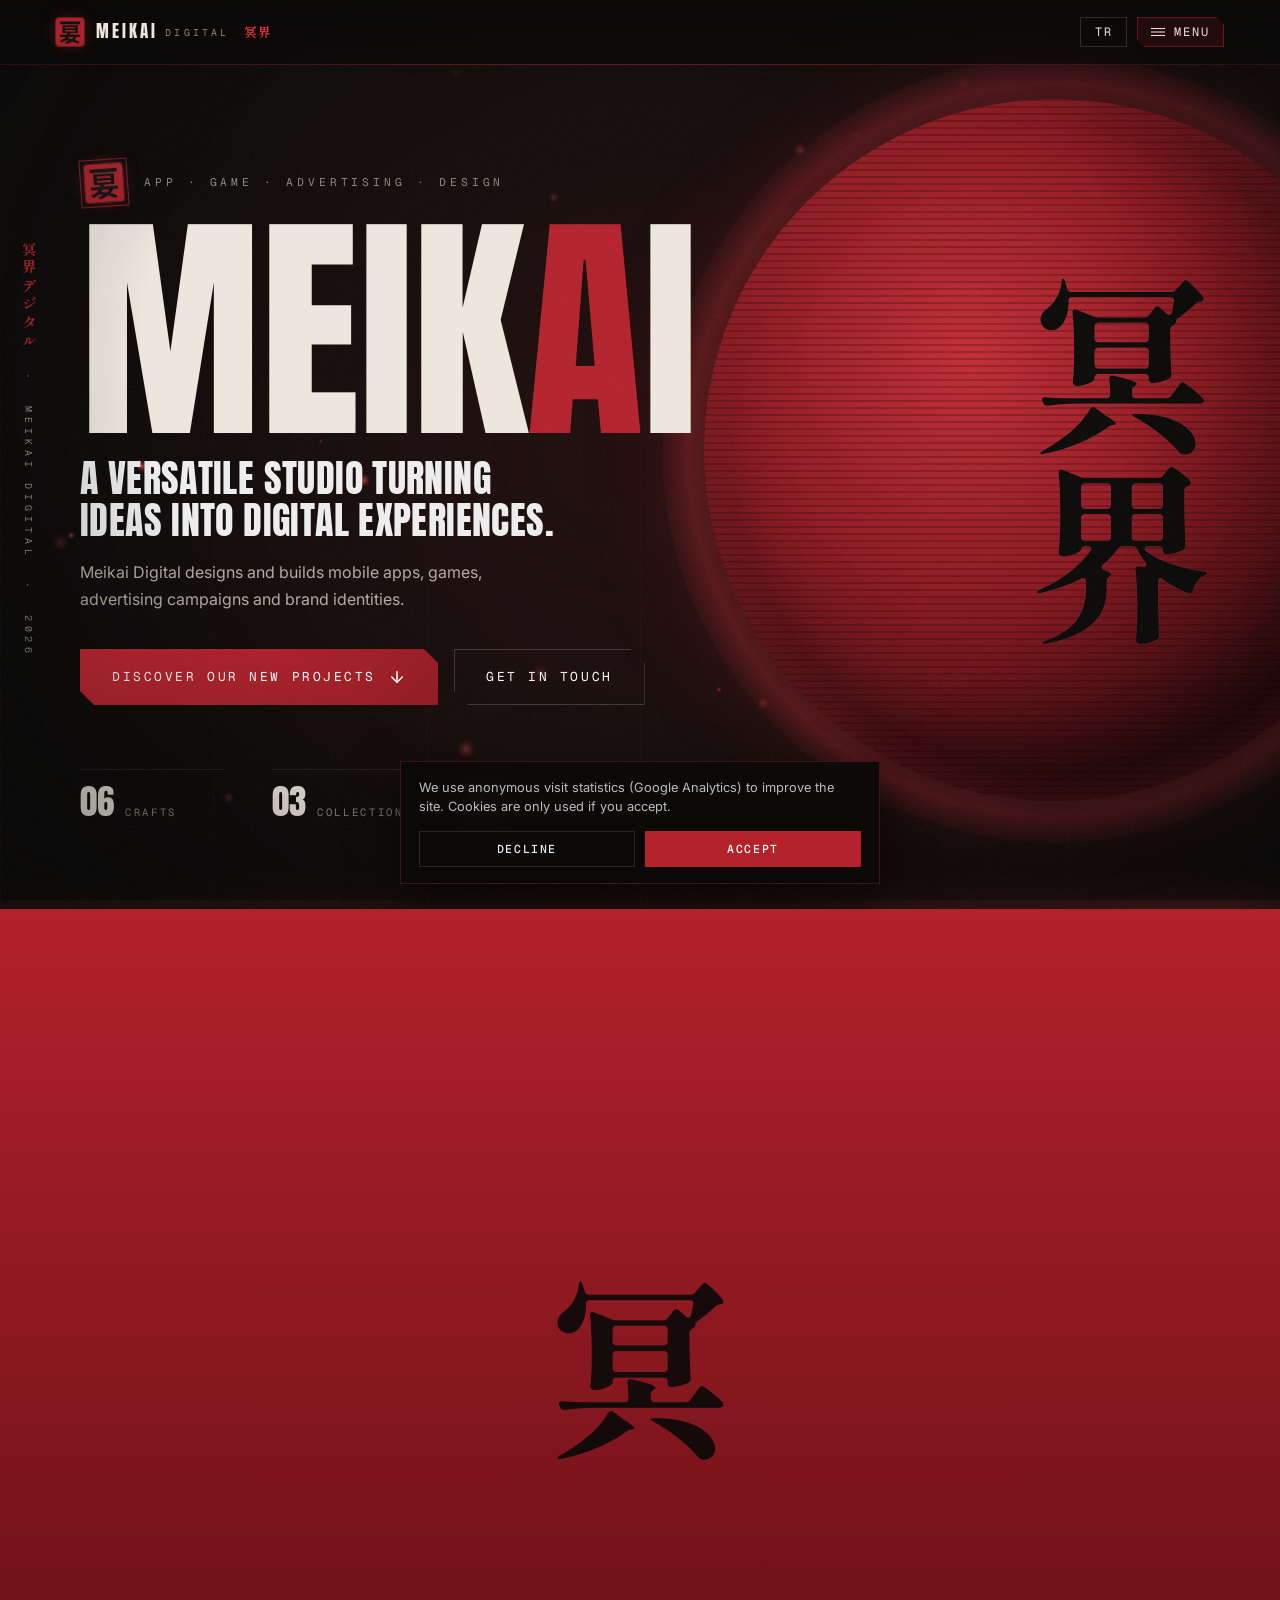
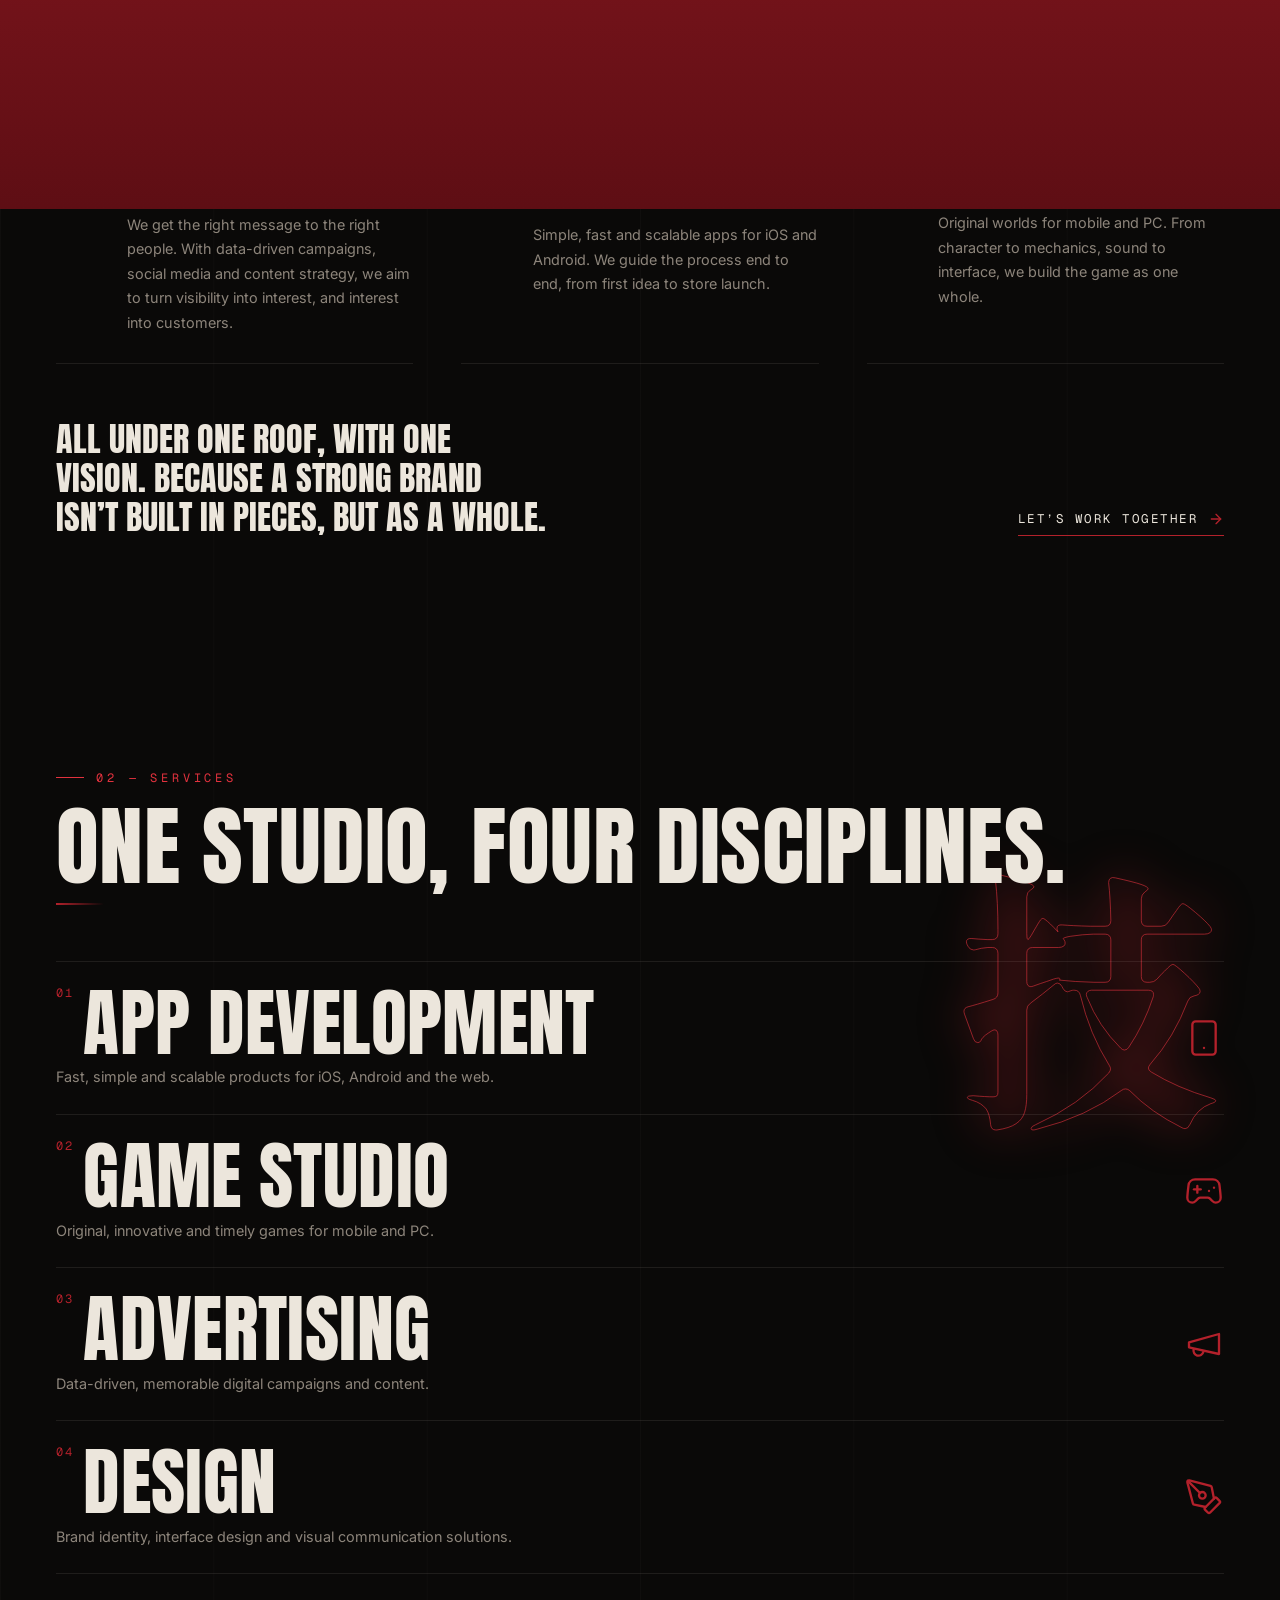
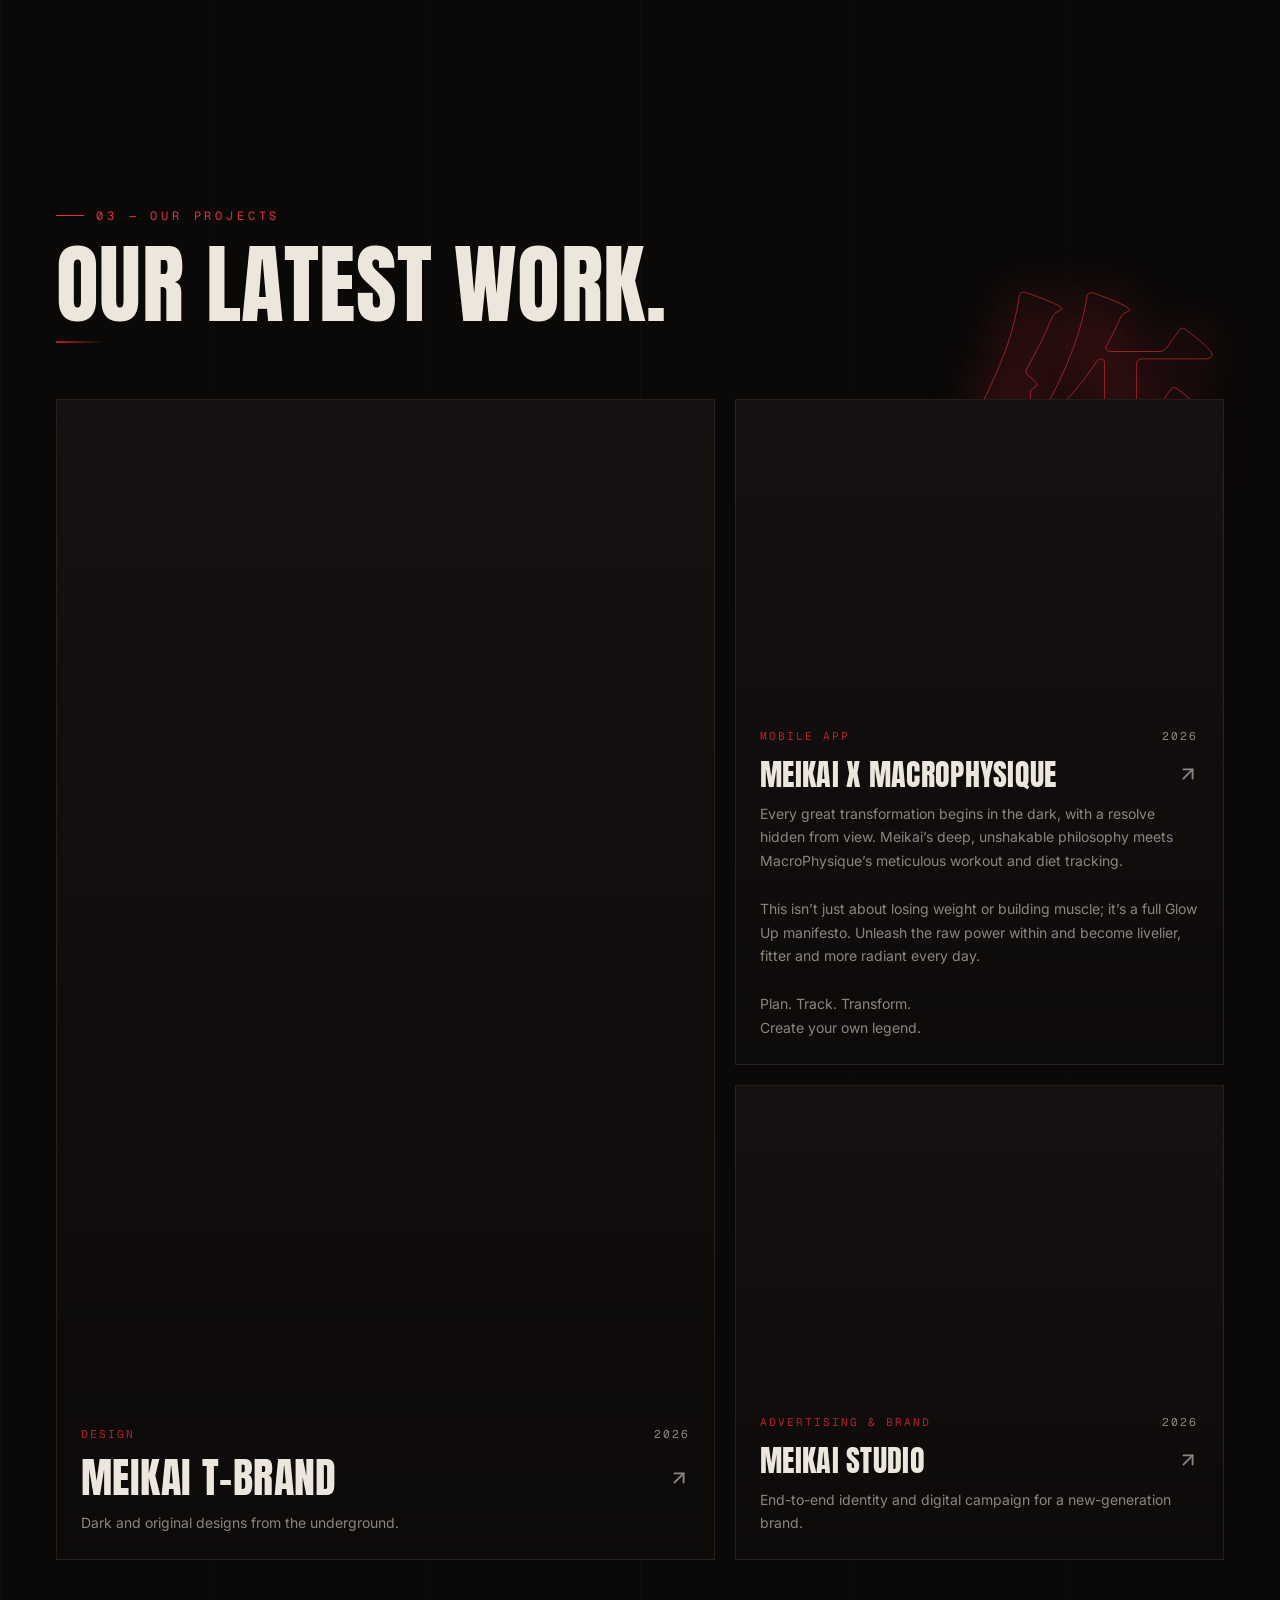
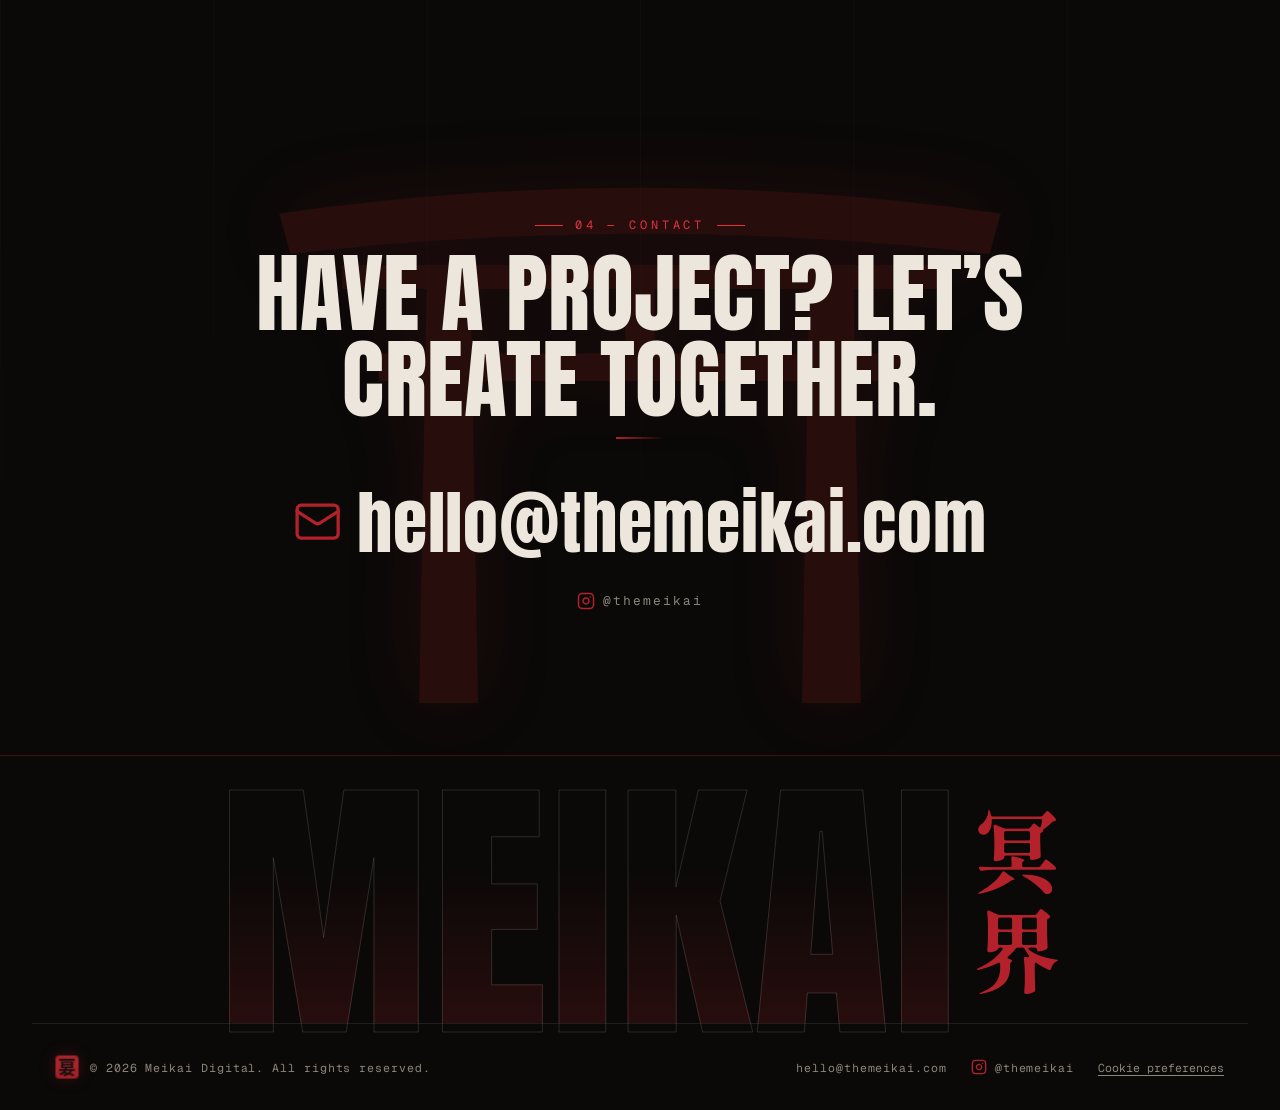
==== commit 47695fde: "Intro, sayfa ekranda çizilene kadar beklesin (mobilde görünmeme düzeltmesi) Mobil tarayıcılar ilk çi" ====
--- a/index.html
+++ b/index.html
@@ -12,6 +12,22 @@
       if (document.referrer && new URL(document.referrer).origin === location.origin && !(nav && nav.type === 'reload')) document.documentElement.classList.add('skip-intro');
     } catch (e) {}
     document.documentElement.classList.add('js');
+    /* Intro, sayfa ekranda gerçekten çizilene kadar bekler (mobil tarayıcılar ilk çizimi geciktirebilir,
+       uygulama içi tarayıcılar sayfayı arka planda açabilir); introyu izleyen satır window.introGo()'yu çağırır */
+    (function (de) {
+      if (de.classList.contains('skip-intro') || !window.requestAnimationFrame) { window.introGo = function () {}; return; }
+      de.classList.add('intro-wait');
+      var started = false;
+      function go() {
+        if (started || document.visibilityState === 'hidden') return;
+        started = true;
+        requestAnimationFrame(function () { requestAnimationFrame(function () { de.classList.remove('intro-wait'); }); });
+      }
+      window.introGo = go;
+      document.addEventListener('visibilitychange', go);
+      document.addEventListener('DOMContentLoaded', go);
+      setTimeout(function () { if (!started && document.visibilityState !== 'hidden') { started = true; de.classList.remove('intro-wait'); } }, 4000);
+    })(document.documentElement);
     /* Küçük görsel kopyası (images/s, images/t) yoksa asıl görsele düş */
     addEventListener('error', function (e) { var i = e.target, u; if (i.tagName === 'IMG' && /images\/[st]\//.test(u = i.currentSrc || i.src)) { i.removeAttribute('srcset'); i.src = u.replace(/images\/[st]\//, 'images/'); } }, true);
   </script>
@@ -342,6 +358,7 @@
     <div class="ki-sparks"><i style="--x:18%;--y:58.15%;--a:-70deg;--d:0s"></i><i style="--x:30%;--y:55.09%;--a:110deg;--d:0.03s"></i><i style="--x:42%;--y:52.04%;--a:-95deg;--d:0.05s"></i><i style="--x:50%;--y:50.00%;--a:80deg;--d:0.02s"></i><i style="--x:58%;--y:47.96%;--a:-60deg;--d:0.06s"></i><i style="--x:66%;--y:45.93%;--a:120deg;--d:0.04s"></i><i style="--x:74%;--y:43.89%;--a:-110deg;--d:0.07s"></i><i style="--x:84%;--y:41.35%;--a:70deg;--d:0.05s"></i><i style="--x:38%;--y:53.05%;--a:60deg;--d:0.08s"></i><i style="--x:62%;--y:46.95%;--a:-120deg;--d:0.09s"></i></div>
     <span class="ki-flash"></span>
   </div>
+  <script>window.introGo();</script>
   <header>
     <div class="container">
       <a href="#" class="brand" aria-label="Meikai Digital ana sayfa" data-i18n-attr="aria-label:brandAria">
--- a/anim.css
+++ b/anim.css
@@ -62,6 +62,8 @@
 .ki-sparks i { position: absolute; z-index: 3; left: var(--x); top: var(--y); width: 2px; height: 16px; margin: -8px 0 0 -1px; border-radius: 2px; background: linear-gradient(#fff, #e2323e); box-shadow: 0 0 8px #e2323e; opacity: 0; rotate: var(--a); animation: ki-spark .6s cubic-bezier(.16,1,.3,1) calc(1.88s + var(--d)) forwards; }
 @keyframes ki-spark { 0% { opacity: 1; transform: translateY(0) scaleY(.4); } 100% { opacity: 0; transform: translateY(-70px) scaleY(1.4); } }
 @media (prefers-reduced-motion: reduce) { .intro { display: none !important; } }
+/* Sayfa çizilene kadar her şey ilk karesinde bekler (bkz. sayfa başındaki introGo) */
+html.intro-wait *, html.intro-wait *::before, html.intro-wait *::after { animation-play-state: paused !important; }
 .intro-out .intro { opacity: 0; transition: opacity .35s ease-out; }
 
 /* Ana sayfa hero girişi intro perdesi açılırken başlar */
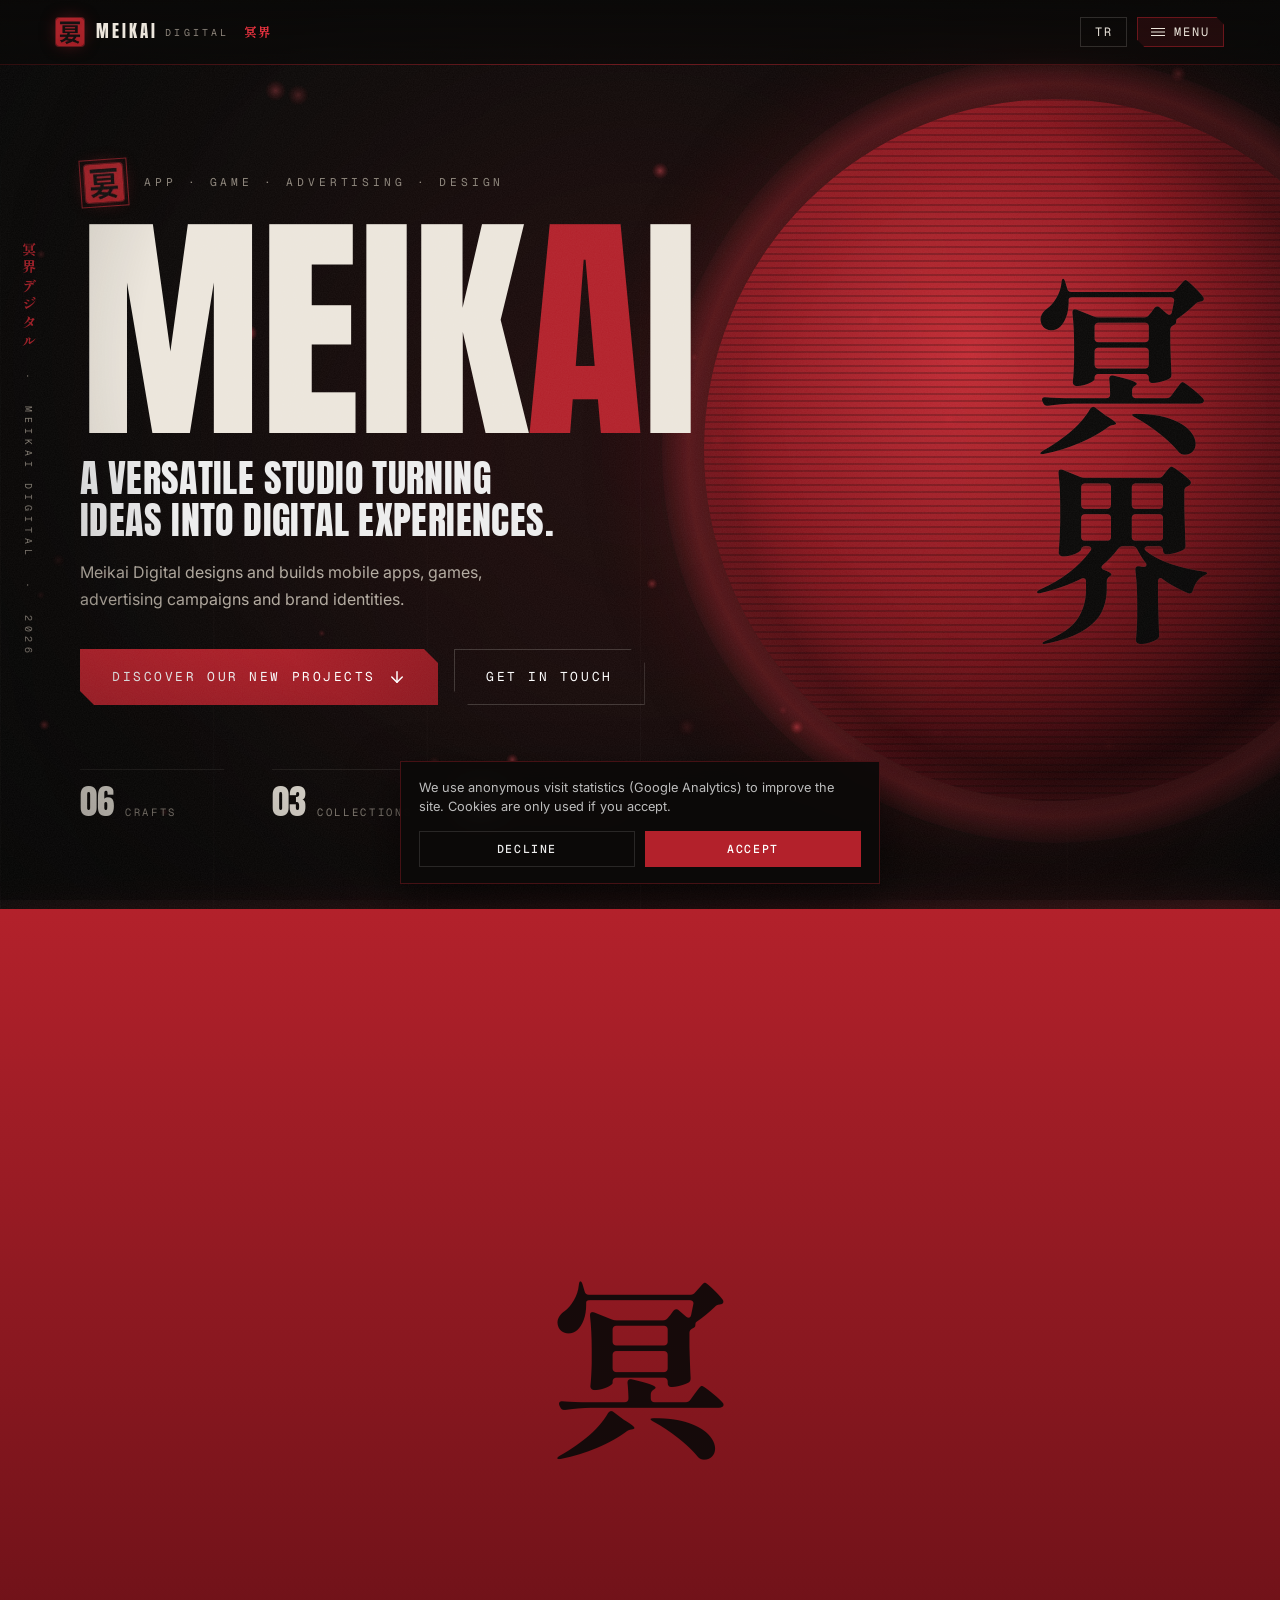
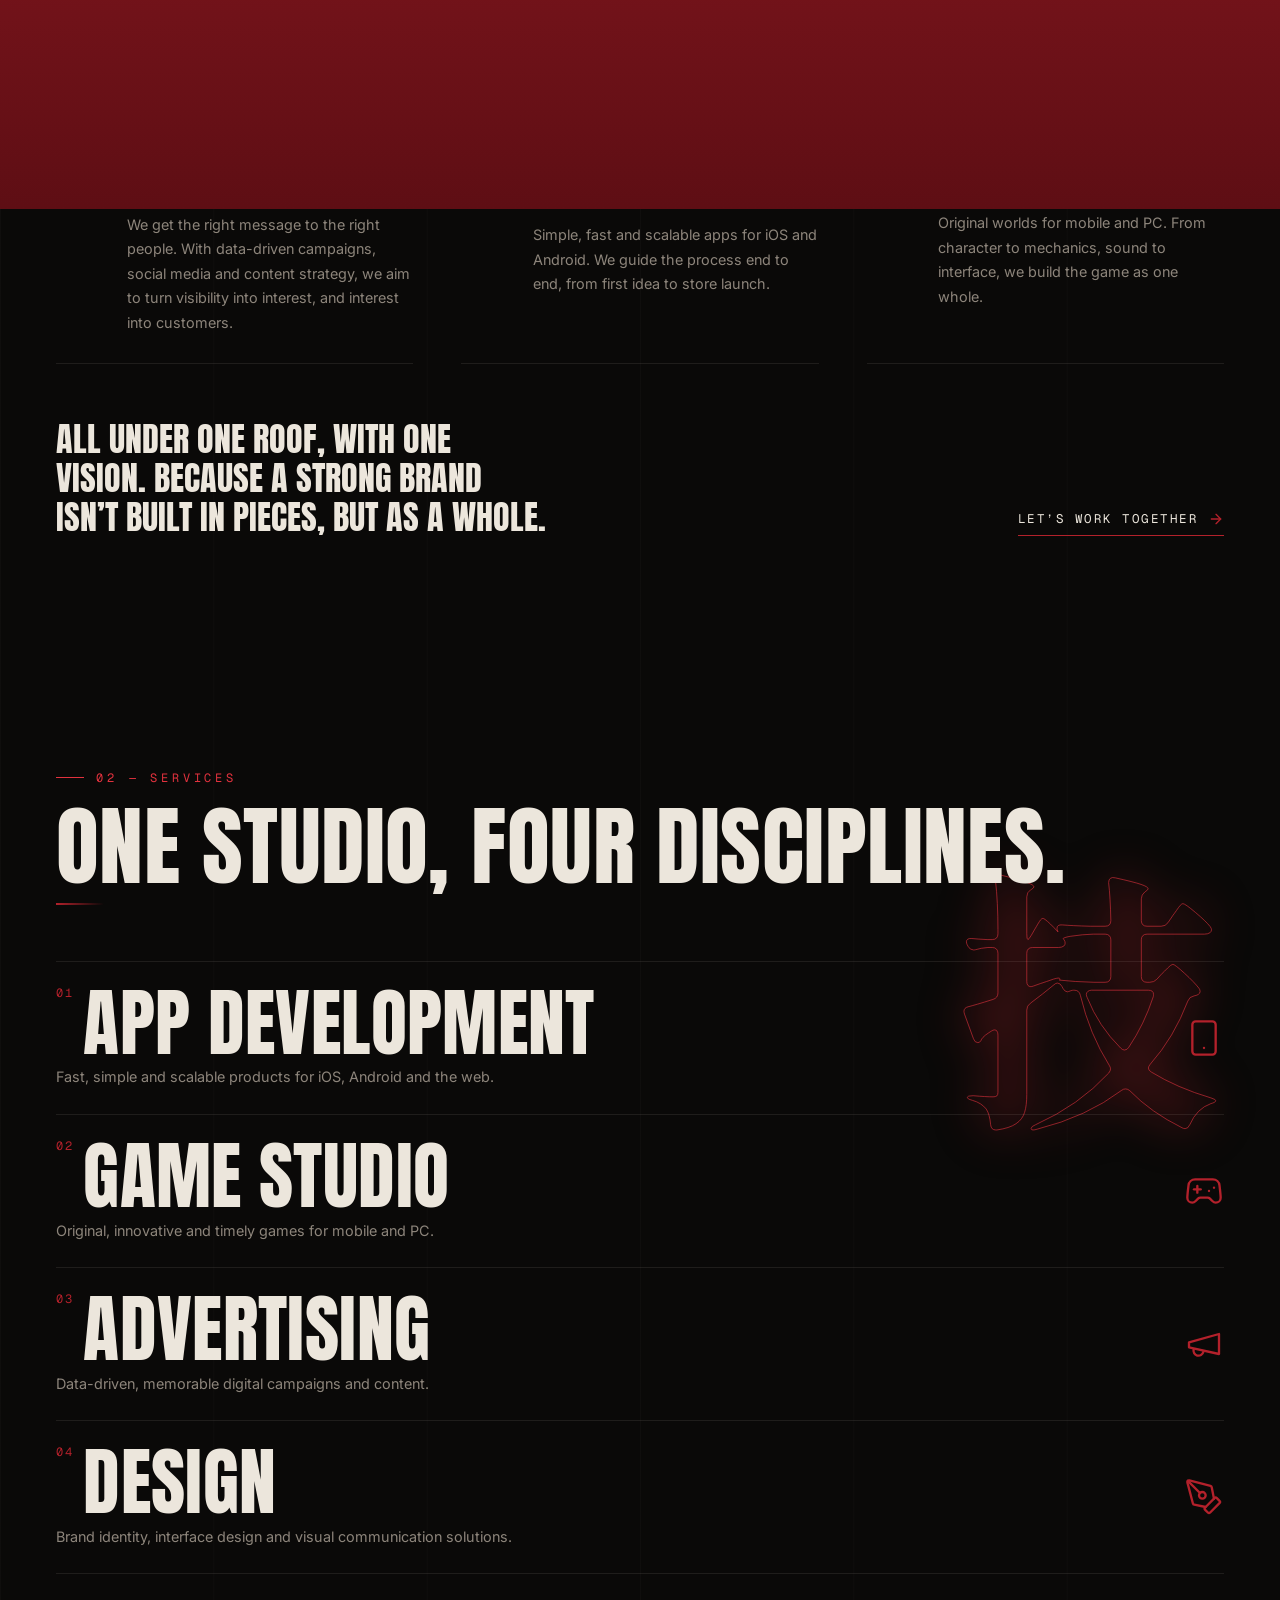
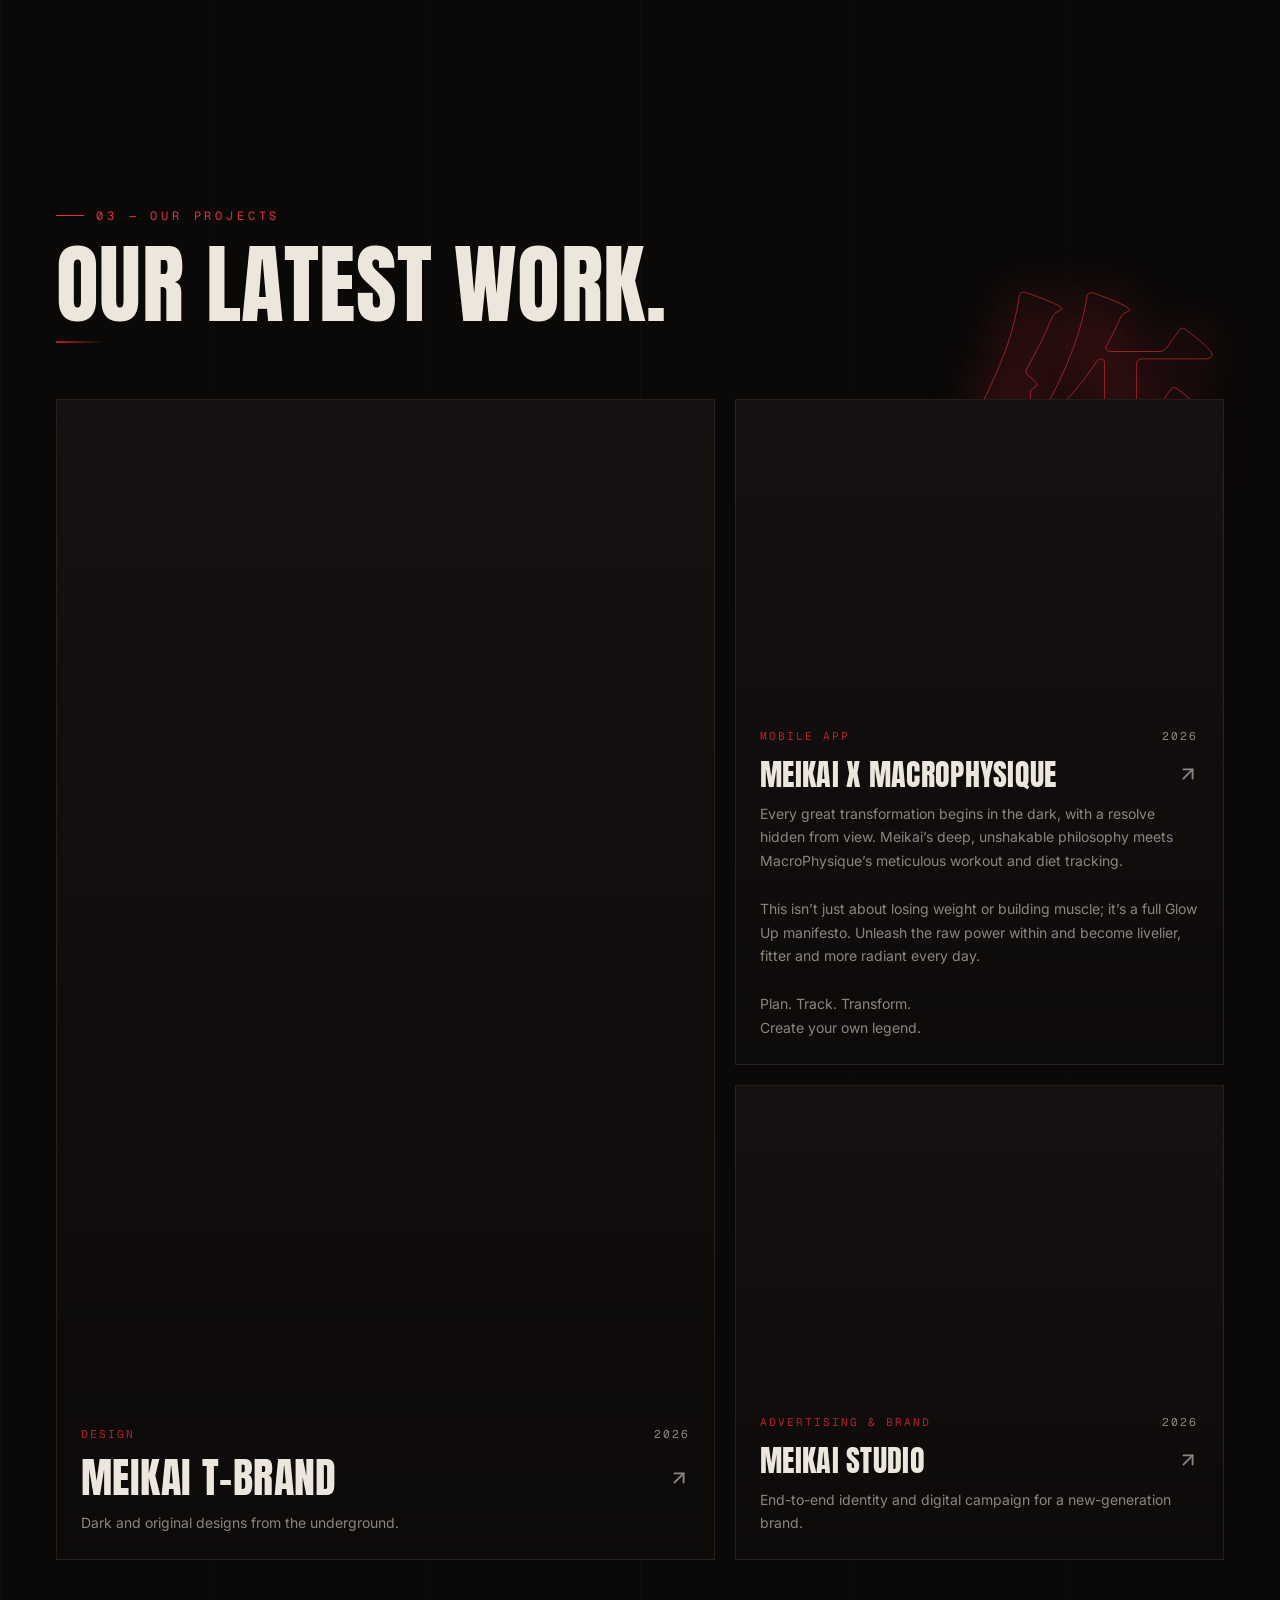
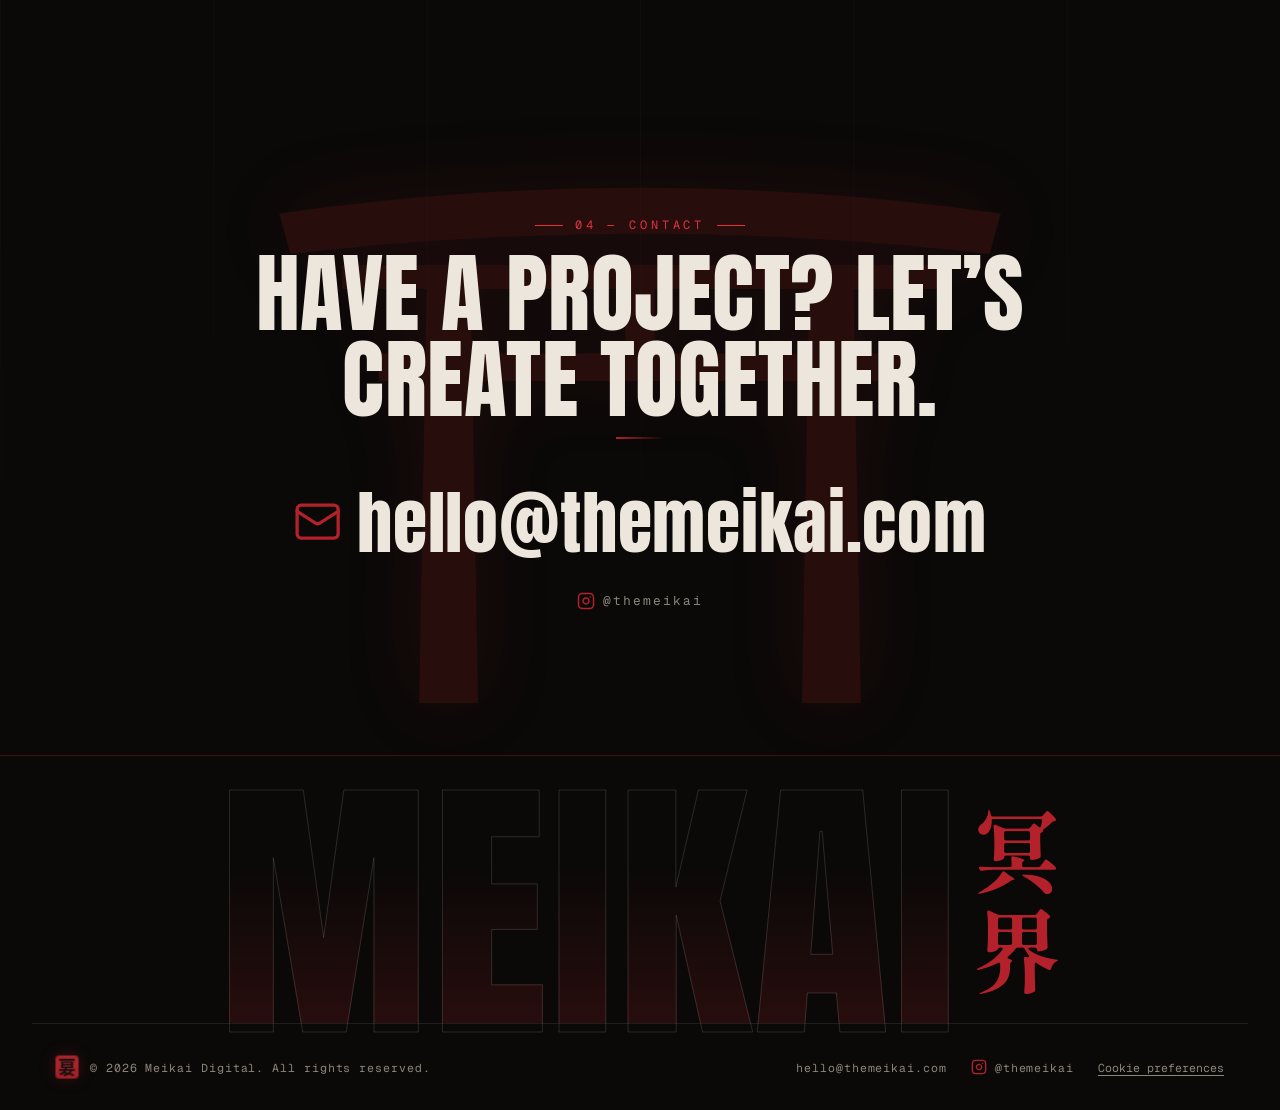
==== commit 0470a064: "Intro, Chrome önyüklemesinde (prerender) de sayfa açılana kadar beklesin Co-Authored-By: Claude Opus" ====
--- a/index.html
+++ b/index.html
@@ -13,20 +13,22 @@
     } catch (e) {}
     document.documentElement.classList.add('js');
     /* Intro, sayfa ekranda gerçekten çizilene kadar bekler (mobil tarayıcılar ilk çizimi geciktirebilir,
-       uygulama içi tarayıcılar sayfayı arka planda açabilir); introyu izleyen satır window.introGo()'yu çağırır */
+       Chrome ve Safari adres çubuğundan sayfayı arka planda önceden yükleyebilir); introyu izleyen satır window.introGo()'yu çağırır */
     (function (de) {
       if (de.classList.contains('skip-intro') || !window.requestAnimationFrame) { window.introGo = function () {}; return; }
       de.classList.add('intro-wait');
       var started = false;
       function go() {
-        if (started || document.visibilityState === 'hidden') return;
+        if (started || document.visibilityState === 'hidden' || document.prerendering) return;
         started = true;
         requestAnimationFrame(function () { requestAnimationFrame(function () { de.classList.remove('intro-wait'); }); });
       }
       window.introGo = go;
       document.addEventListener('visibilitychange', go);
+      document.addEventListener('prerenderingchange', go);
+      addEventListener('pageshow', go);
       document.addEventListener('DOMContentLoaded', go);
-      setTimeout(function () { if (!started && document.visibilityState !== 'hidden') { started = true; de.classList.remove('intro-wait'); } }, 4000);
+      setTimeout(function () { if (!started && document.visibilityState !== 'hidden' && !document.prerendering) { started = true; de.classList.remove('intro-wait'); } }, 4000);
     })(document.documentElement);
     /* Küçük görsel kopyası (images/s, images/t) yoksa asıl görsele düş */
     addEventListener('error', function (e) { var i = e.target, u; if (i.tagName === 'IMG' && /images\/[st]\//.test(u = i.currentSrc || i.src)) { i.removeAttribute('srcset'); i.src = u.replace(/images\/[st]\//, 'images/'); } }, true);
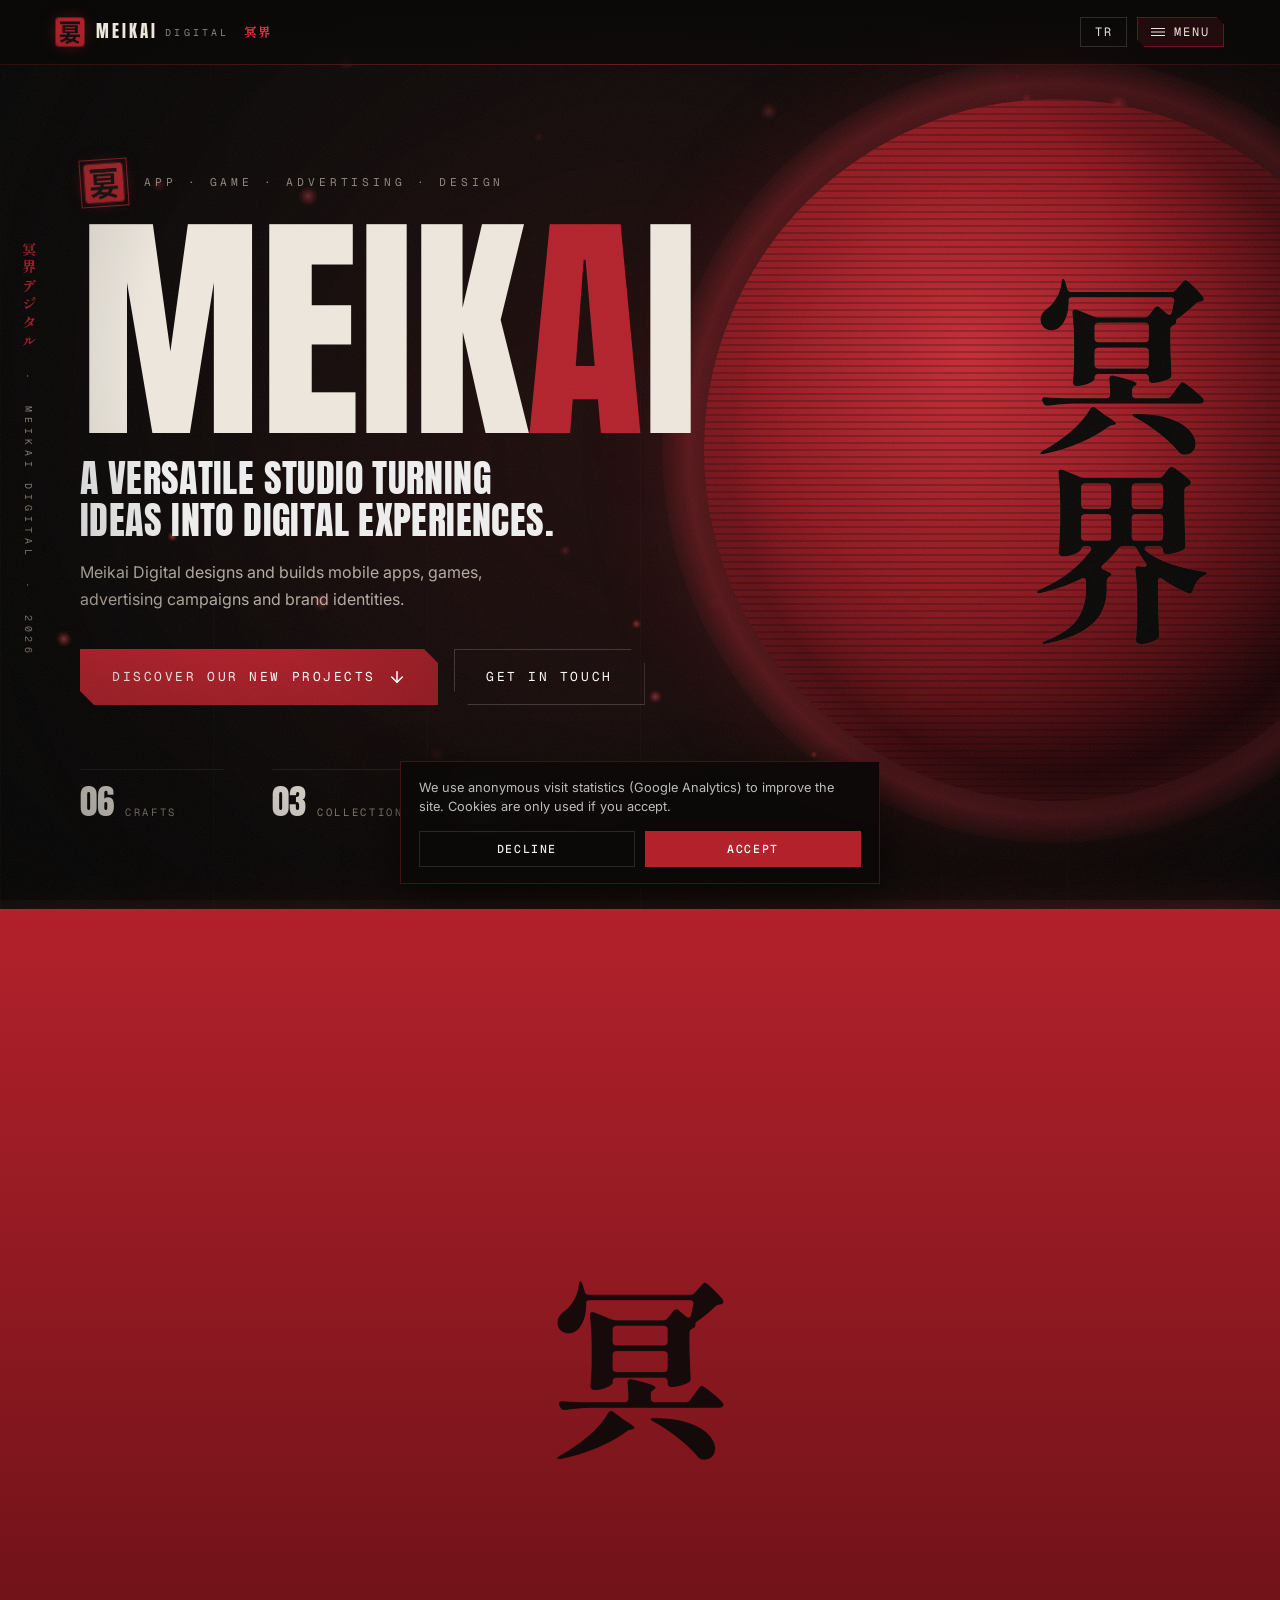
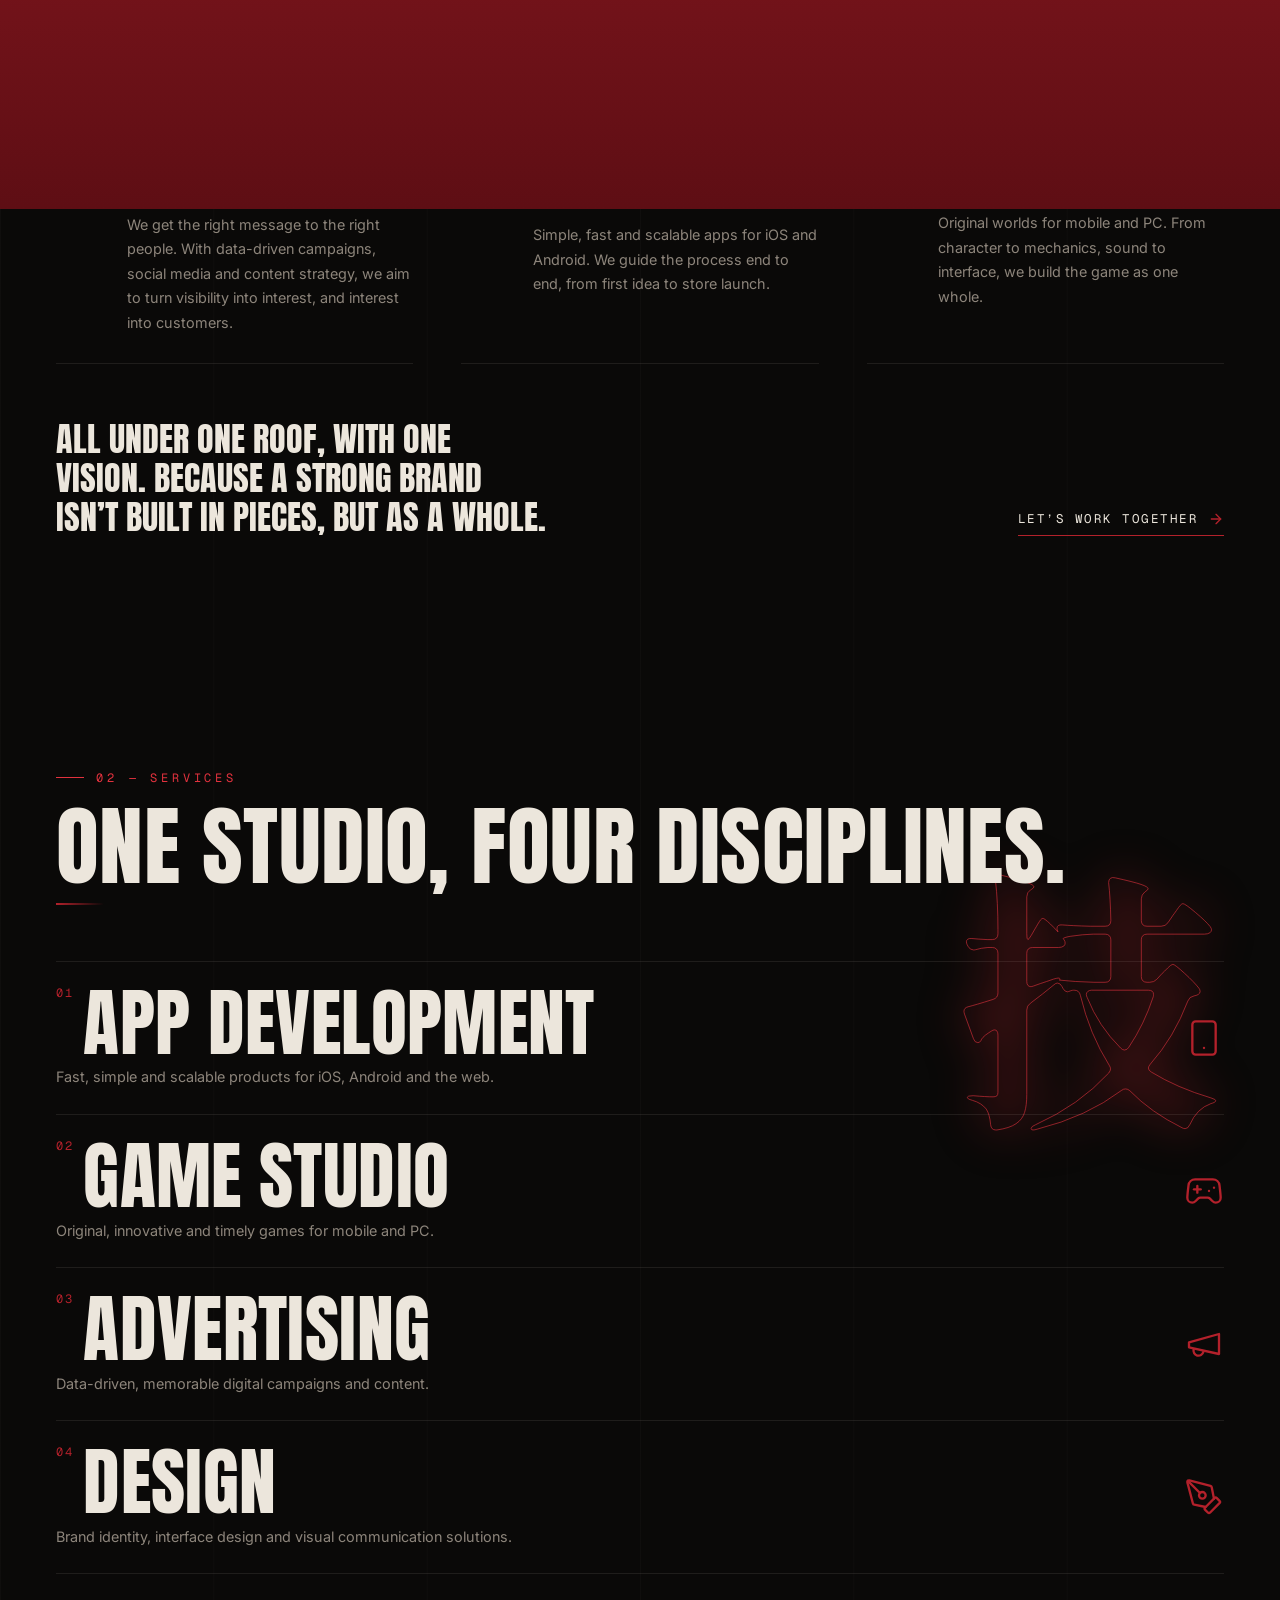
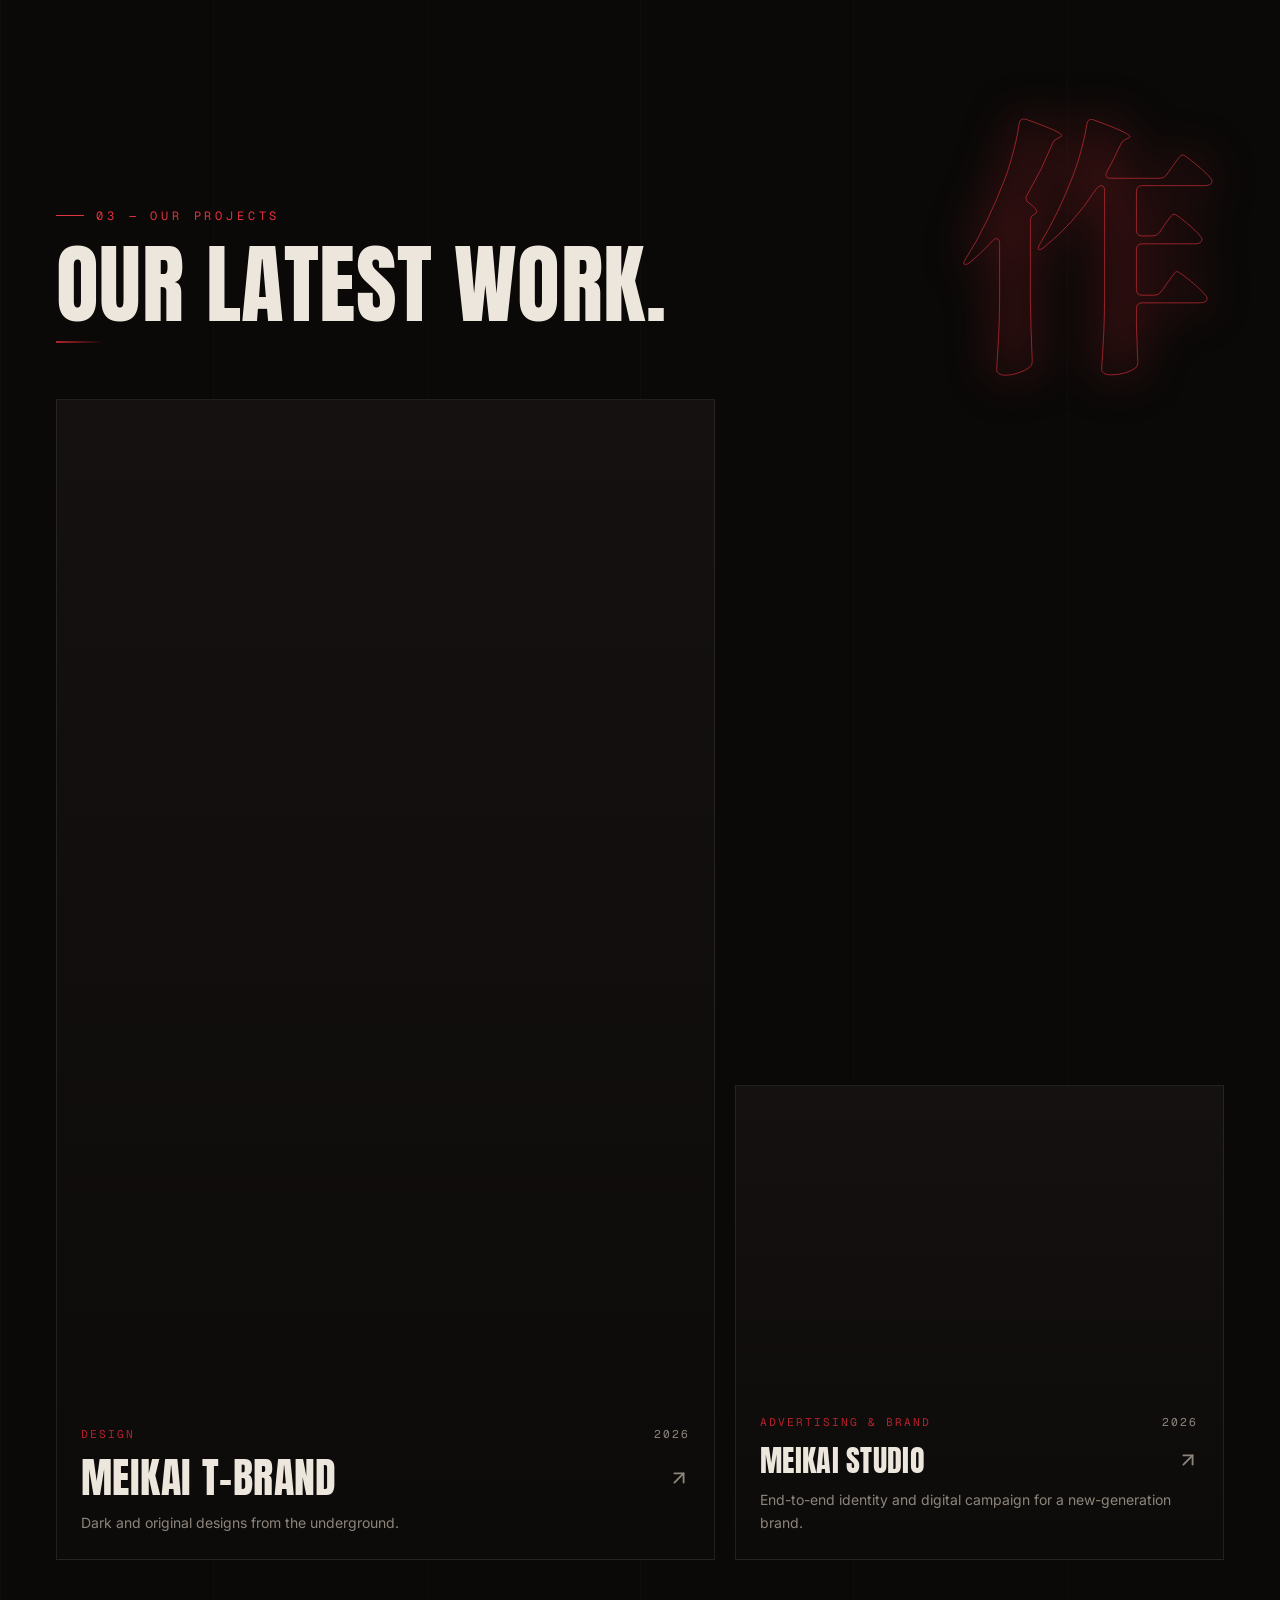
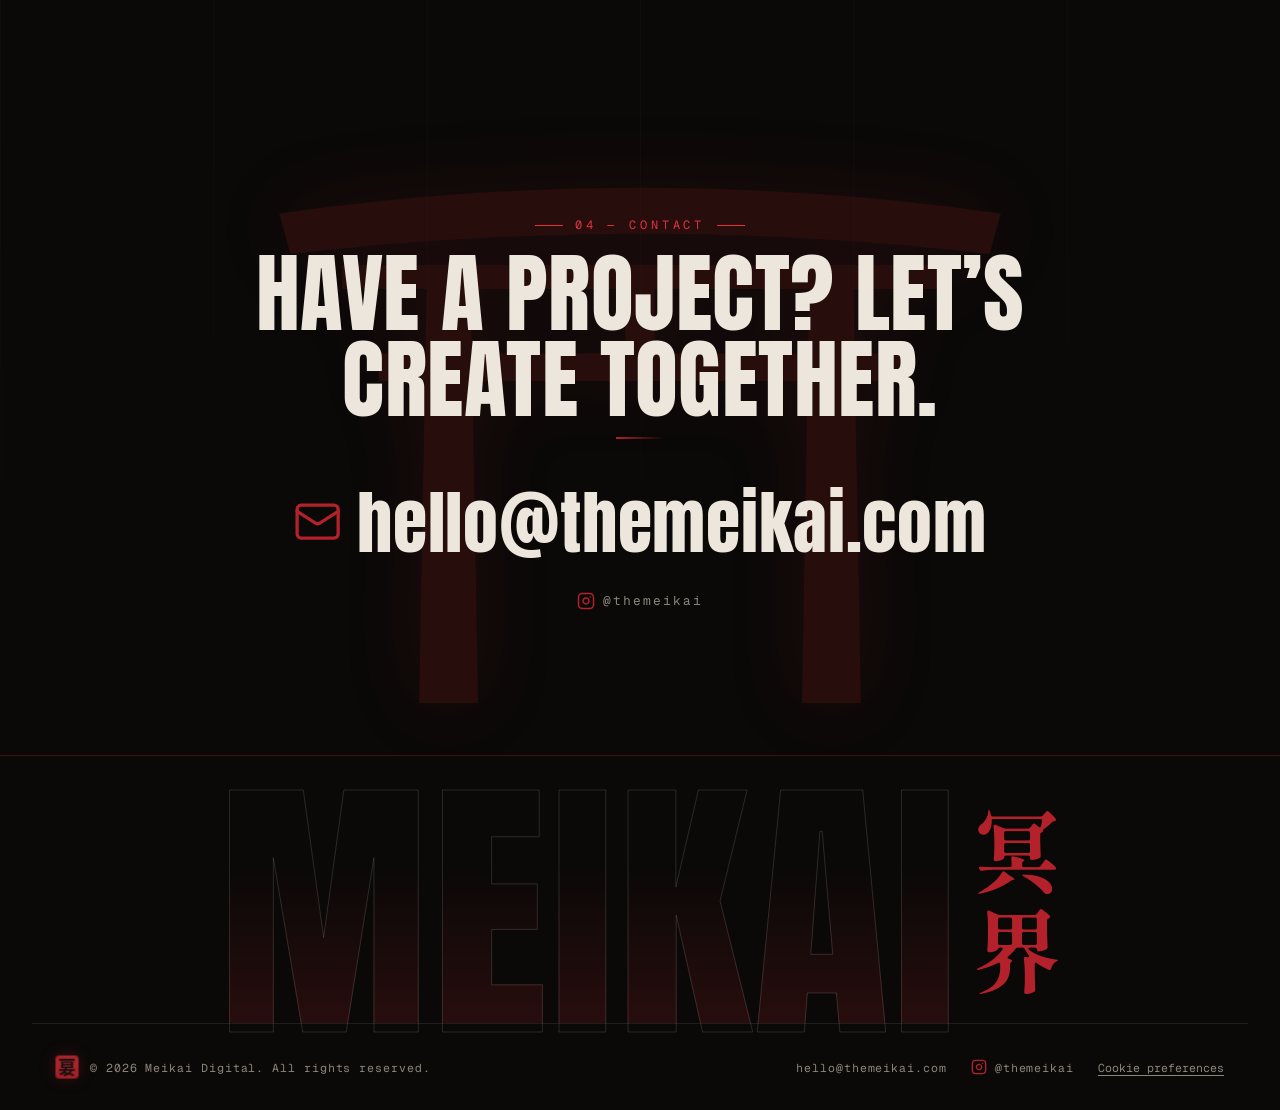
==== commit b1124166: "Intro, sayfa tamamen yüklenip görünür olunca başlasın (iPhone Chrome) iPhone'da Chrome sayfayı yükle" ====
--- a/index.html
+++ b/index.html
@@ -12,23 +12,23 @@
       if (document.referrer && new URL(document.referrer).origin === location.origin && !(nav && nav.type === 'reload')) document.documentElement.classList.add('skip-intro');
     } catch (e) {}
     document.documentElement.classList.add('js');
-    /* Intro, sayfa ekranda gerçekten çizilene kadar bekler (mobil tarayıcılar ilk çizimi geciktirebilir,
-       Chrome ve Safari adres çubuğundan sayfayı arka planda önceden yükleyebilir); introyu izleyen satır window.introGo()'yu çağırır */
+    /* Intro, sayfa tamamen yüklenip ekranda görünür olana kadar ilk karesinde bekler: iPhone'da Chrome sayfayı
+       yükleme bitene kadar beyaz ekranla örter, Chrome/Safari adres çubuğundan sayfayı arka planda önceden yükleyebilir */
     (function (de) {
-      if (de.classList.contains('skip-intro') || !window.requestAnimationFrame) { window.introGo = function () {}; return; }
+      if (de.classList.contains('skip-intro') || !window.requestAnimationFrame) return;
       de.classList.add('intro-wait');
-      var started = false;
+      var loaded = false, started = false;
+      function start() { started = true; de.classList.remove('intro-wait'); }
       function go() {
-        if (started || document.visibilityState === 'hidden' || document.prerendering) return;
+        if (started || !loaded || document.visibilityState === 'hidden' || document.prerendering) return;
         started = true;
-        requestAnimationFrame(function () { requestAnimationFrame(function () { de.classList.remove('intro-wait'); }); });
+        requestAnimationFrame(function () { requestAnimationFrame(start); });
       }
-      window.introGo = go;
+      addEventListener('load', function () { loaded = true; go(); });
+      addEventListener('pageshow', go);
       document.addEventListener('visibilitychange', go);
       document.addEventListener('prerenderingchange', go);
-      addEventListener('pageshow', go);
-      document.addEventListener('DOMContentLoaded', go);
-      setTimeout(function () { if (!started && document.visibilityState !== 'hidden' && !document.prerendering) { started = true; de.classList.remove('intro-wait'); } }, 4000);
+      setTimeout(function () { loaded = true; go(); }, 6000);
     })(document.documentElement);
     /* Küçük görsel kopyası (images/s, images/t) yoksa asıl görsele düş */
     addEventListener('error', function (e) { var i = e.target, u; if (i.tagName === 'IMG' && /images\/[st]\//.test(u = i.currentSrc || i.src)) { i.removeAttribute('srcset'); i.src = u.replace(/images\/[st]\//, 'images/'); } }, true);
@@ -360,7 +360,6 @@
     <div class="ki-sparks"><i style="--x:18%;--y:58.15%;--a:-70deg;--d:0s"></i><i style="--x:30%;--y:55.09%;--a:110deg;--d:0.03s"></i><i style="--x:42%;--y:52.04%;--a:-95deg;--d:0.05s"></i><i style="--x:50%;--y:50.00%;--a:80deg;--d:0.02s"></i><i style="--x:58%;--y:47.96%;--a:-60deg;--d:0.06s"></i><i style="--x:66%;--y:45.93%;--a:120deg;--d:0.04s"></i><i style="--x:74%;--y:43.89%;--a:-110deg;--d:0.07s"></i><i style="--x:84%;--y:41.35%;--a:70deg;--d:0.05s"></i><i style="--x:38%;--y:53.05%;--a:60deg;--d:0.08s"></i><i style="--x:62%;--y:46.95%;--a:-120deg;--d:0.09s"></i></div>
     <span class="ki-flash"></span>
   </div>
-  <script>window.introGo();</script>
   <header>
     <div class="container">
       <a href="#" class="brand" aria-label="Meikai Digital ana sayfa" data-i18n-attr="aria-label:brandAria">
--- a/anim.css
+++ b/anim.css
@@ -62,7 +62,7 @@
 .ki-sparks i { position: absolute; z-index: 3; left: var(--x); top: var(--y); width: 2px; height: 16px; margin: -8px 0 0 -1px; border-radius: 2px; background: linear-gradient(#fff, #e2323e); box-shadow: 0 0 8px #e2323e; opacity: 0; rotate: var(--a); animation: ki-spark .6s cubic-bezier(.16,1,.3,1) calc(1.88s + var(--d)) forwards; }
 @keyframes ki-spark { 0% { opacity: 1; transform: translateY(0) scaleY(.4); } 100% { opacity: 0; transform: translateY(-70px) scaleY(1.4); } }
 @media (prefers-reduced-motion: reduce) { .intro { display: none !important; } }
-/* Sayfa çizilene kadar her şey ilk karesinde bekler (bkz. sayfa başındaki introGo) */
+/* Sayfa çizilene kadar her şey ilk karesinde bekler (bkz. sayfa başındaki intro-wait betiği) */
 html.intro-wait *, html.intro-wait *::before, html.intro-wait *::after { animation-play-state: paused !important; }
 .intro-out .intro { opacity: 0; transition: opacity .35s ease-out; }
 
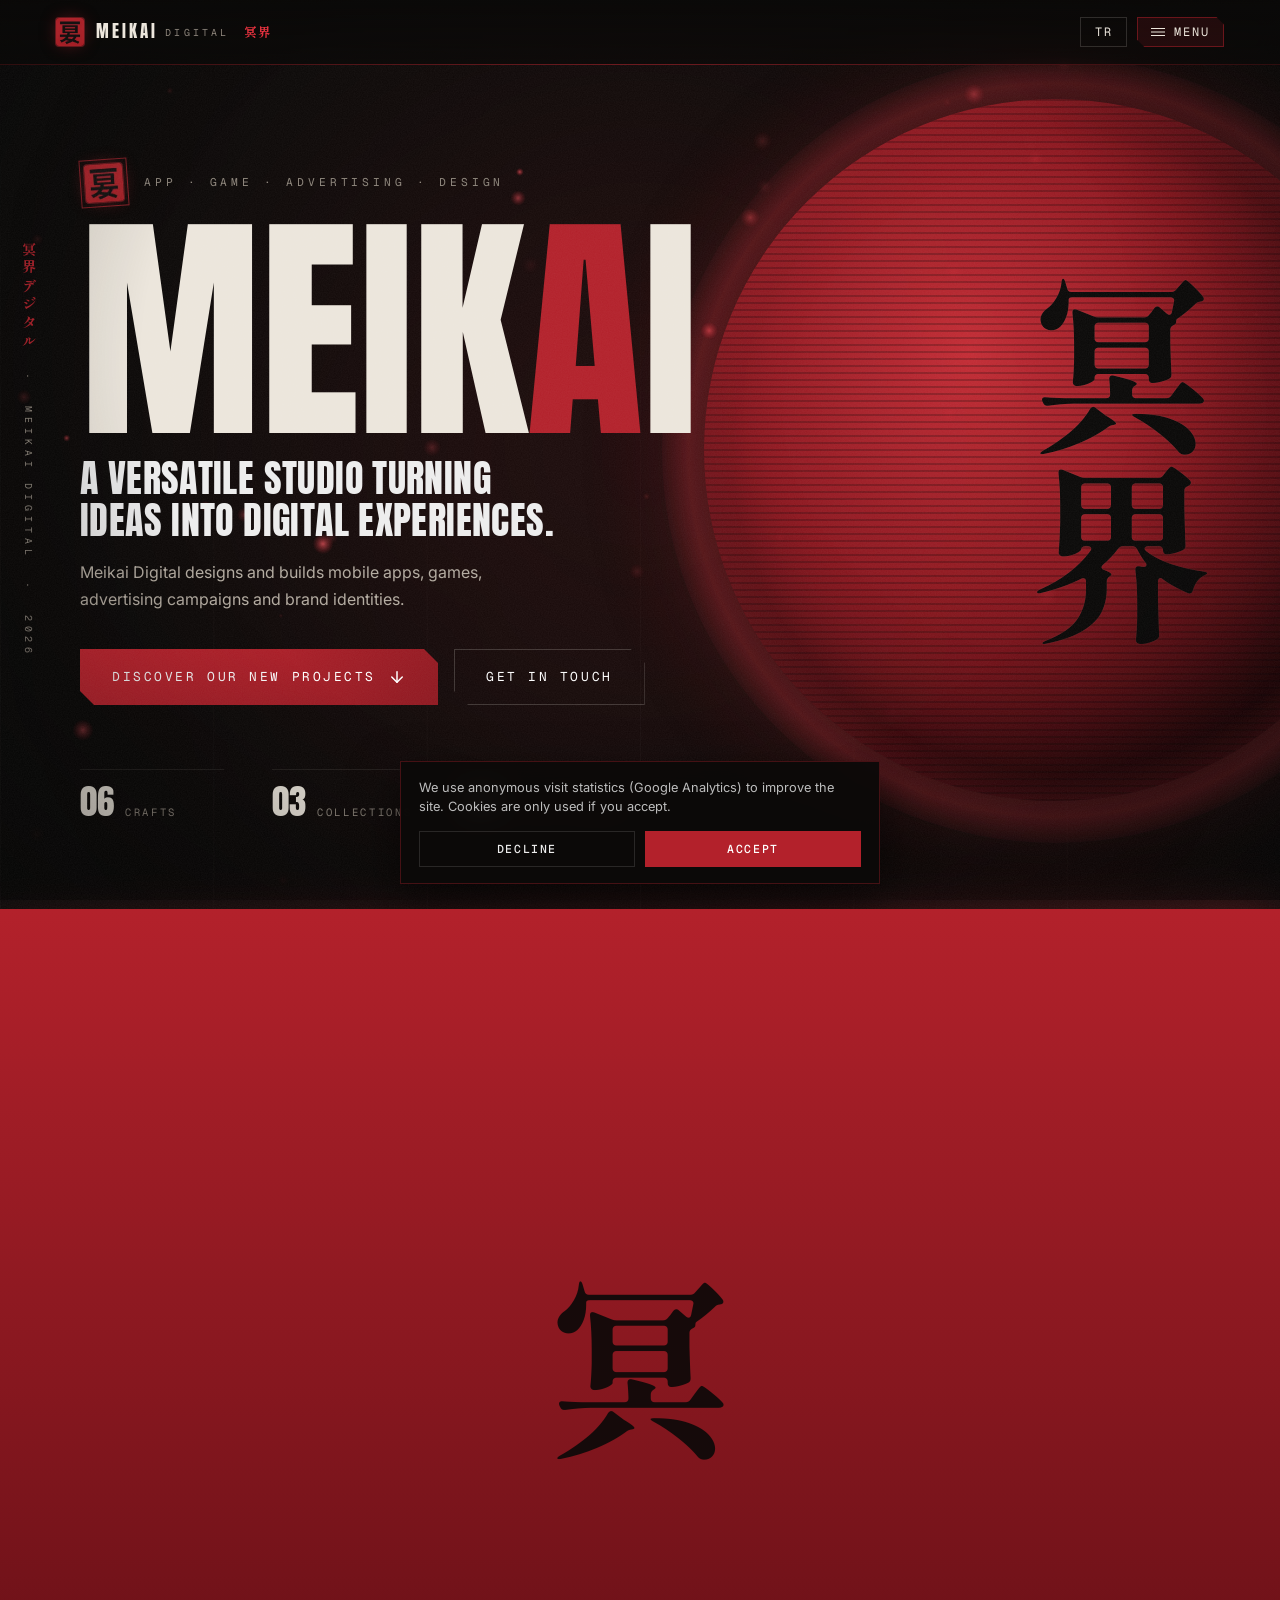
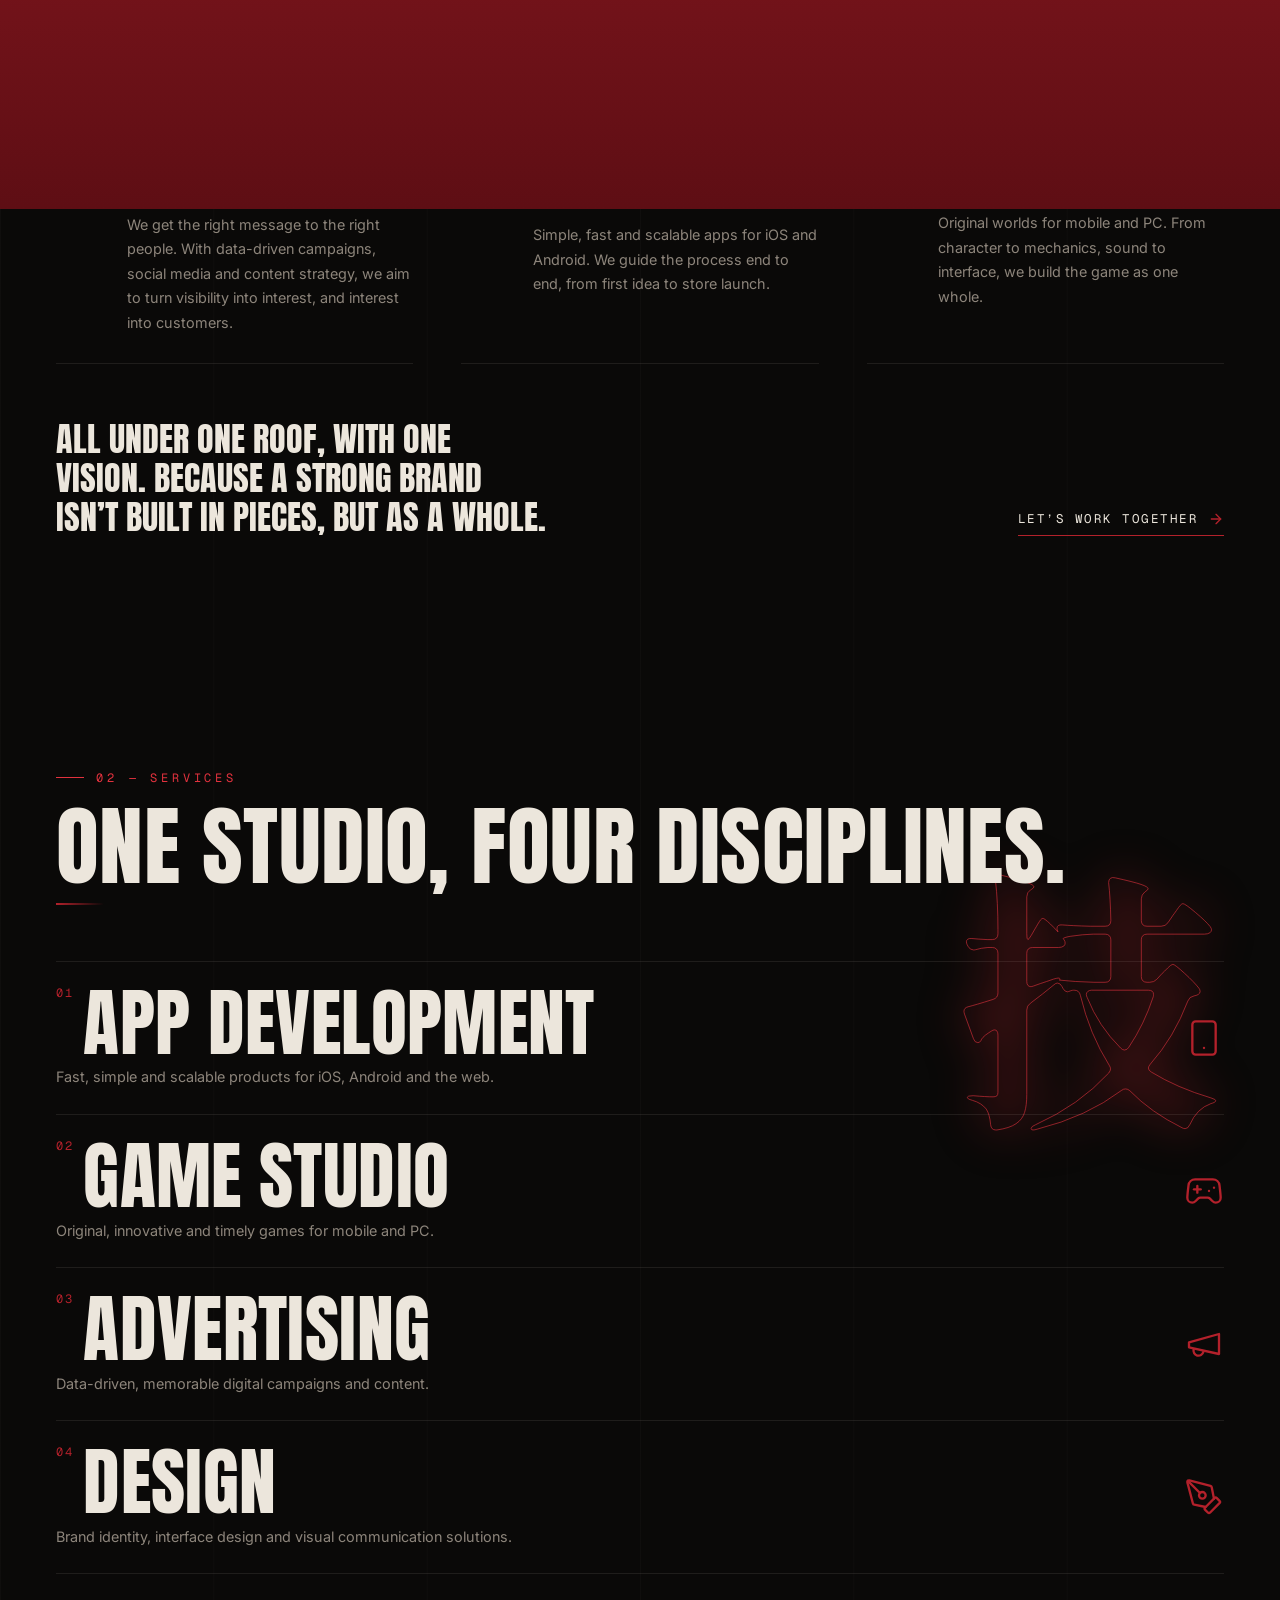
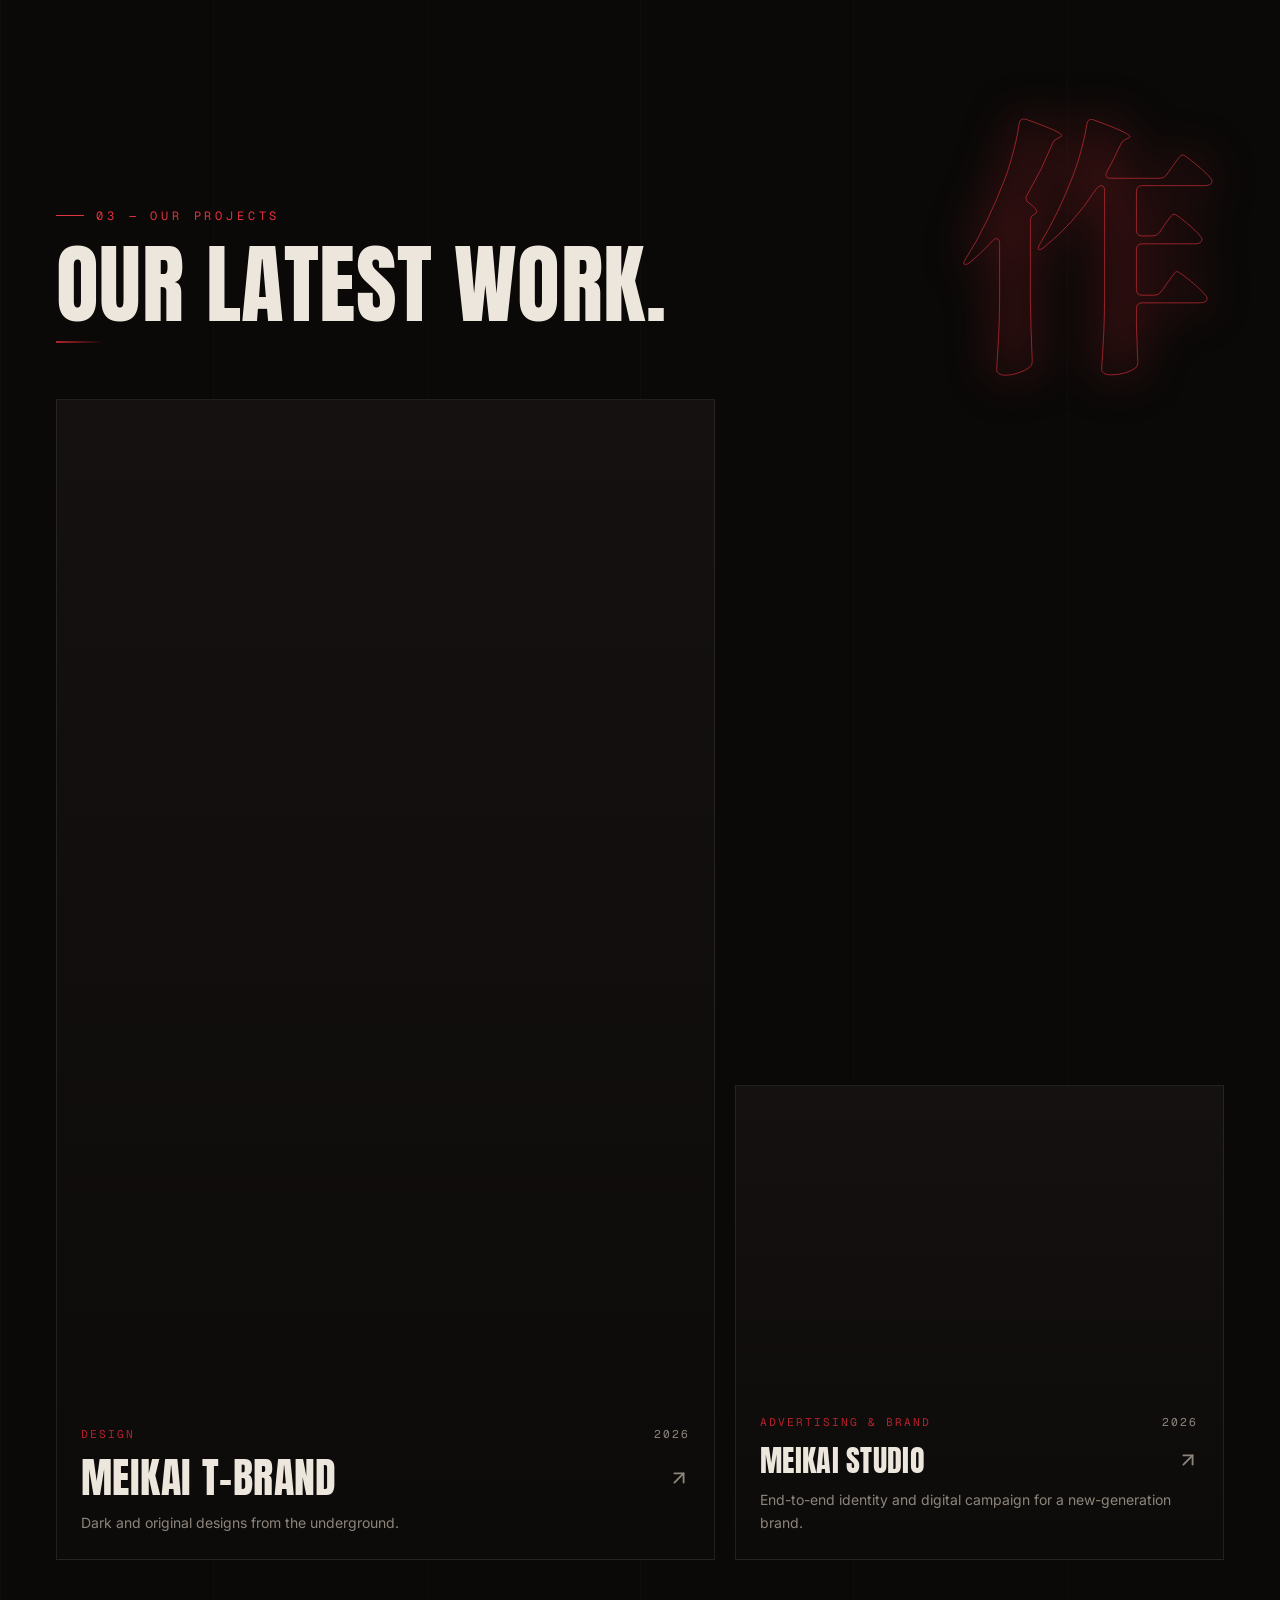
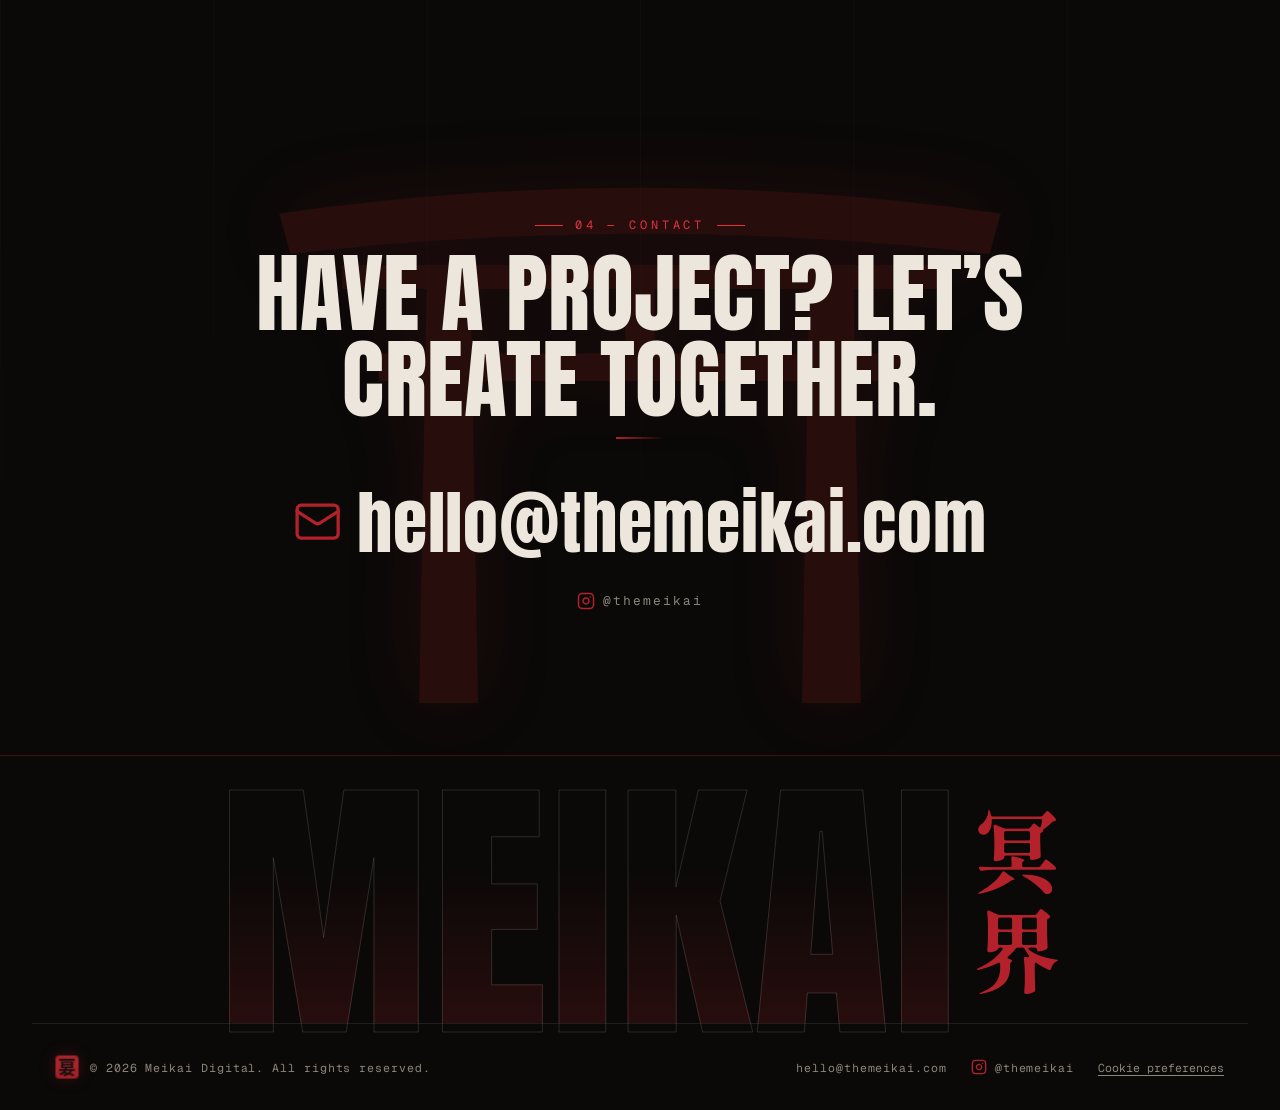
==== commit cfcb8818: "Intro görsel yüklenmesini beklemesin; telefonda kart görselleri küçük kopyadan gelsin - Intro load o" ====
--- a/index.html
+++ b/index.html
@@ -25,6 +25,8 @@
         requestAnimationFrame(function () { requestAnimationFrame(start); });
       }
       addEventListener('load', function () { loaded = true; go(); });
+      /* Görsel çok olan sayfalarda (studio) load geç gelebilir: sayfa çözüldükten en geç 2 sn sonra başla */
+      document.addEventListener('DOMContentLoaded', function () { setTimeout(function () { loaded = true; go(); }, 2000); });
       addEventListener('pageshow', go);
       document.addEventListener('visibilitychange', go);
       document.addEventListener('prerenderingchange', go);
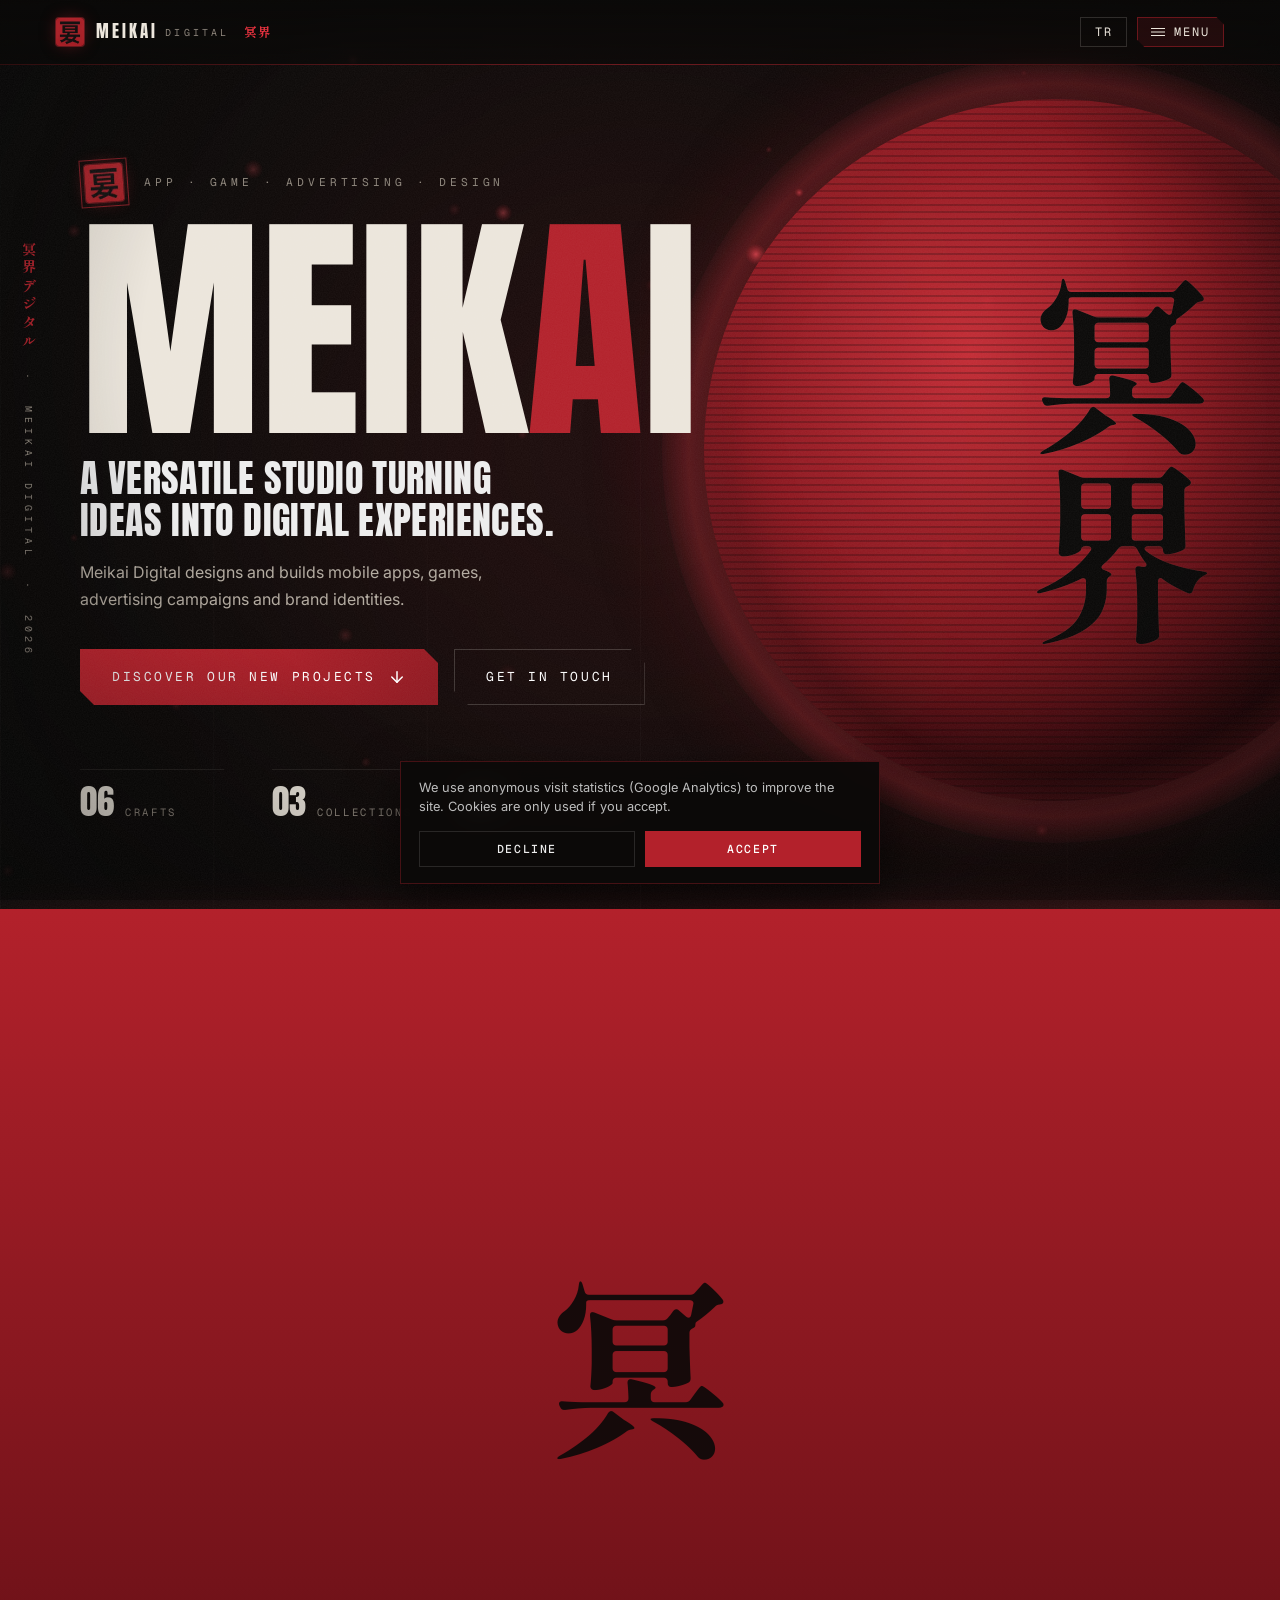
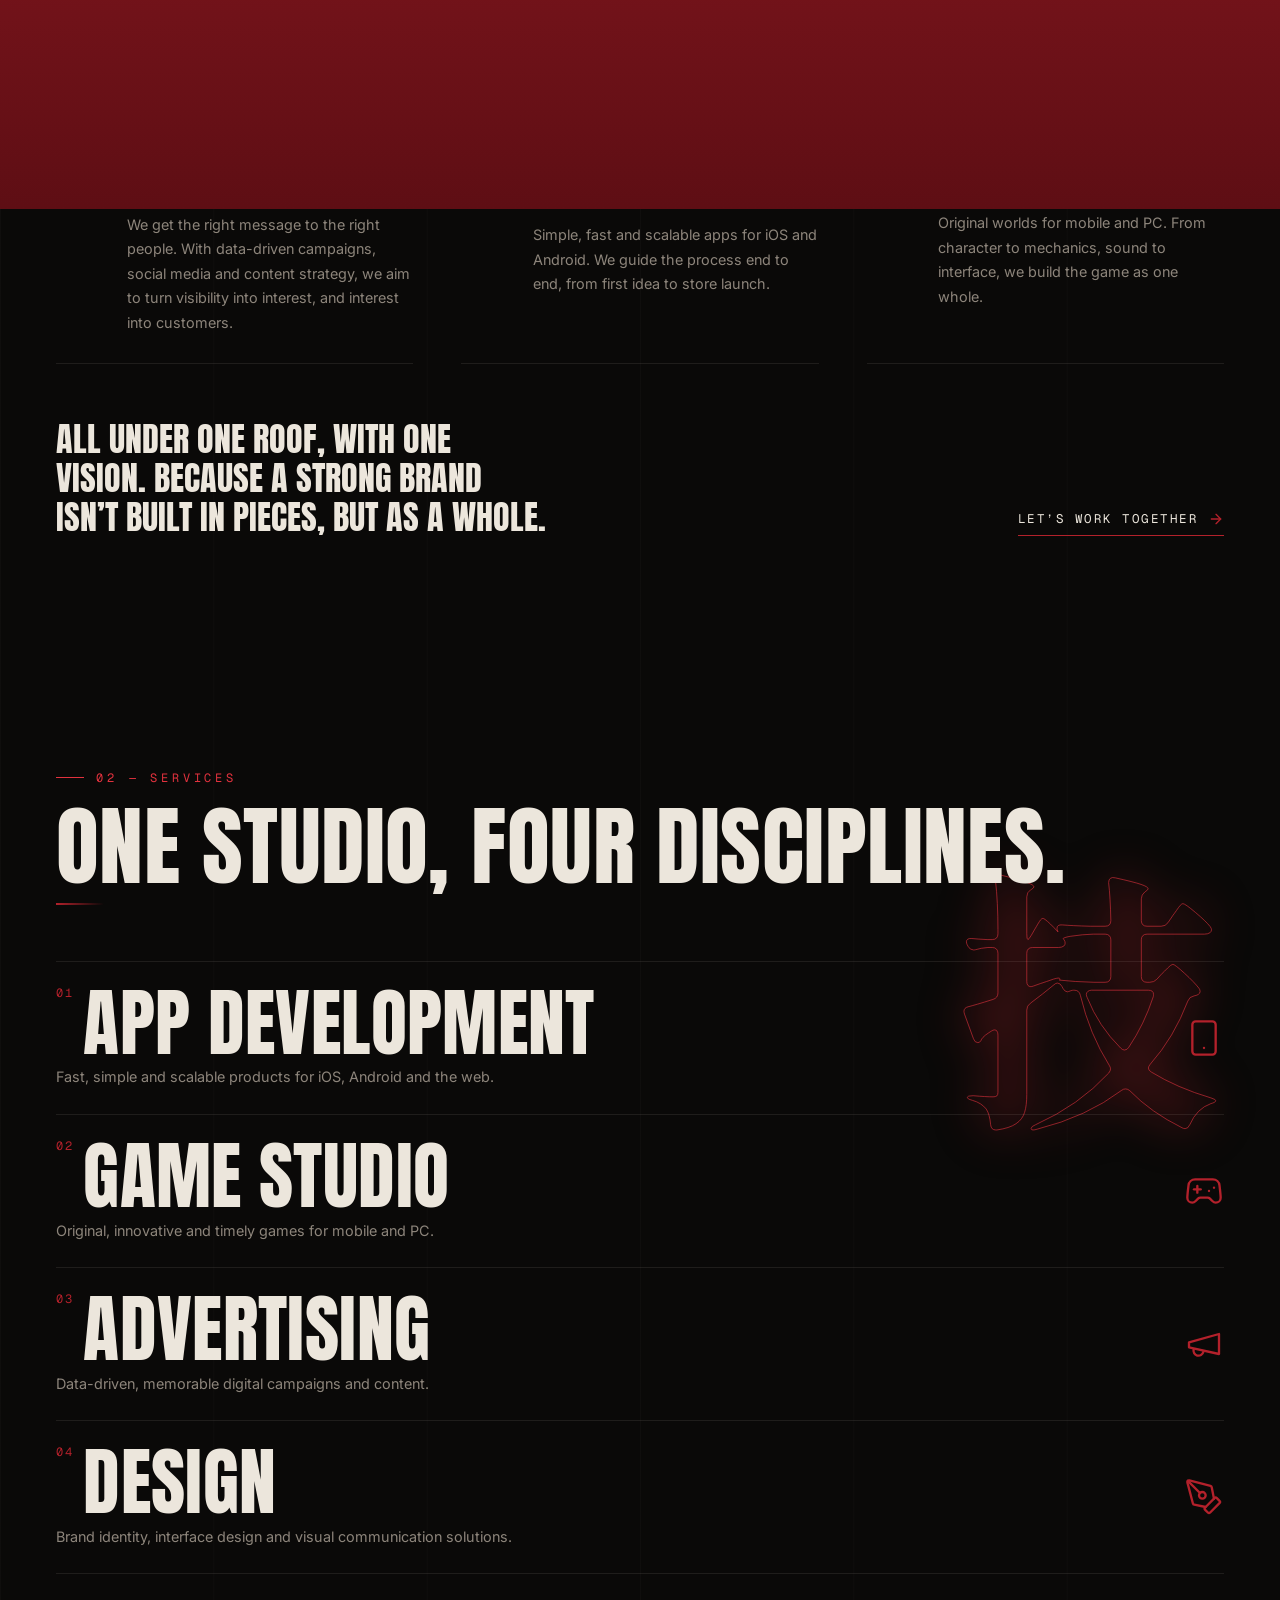
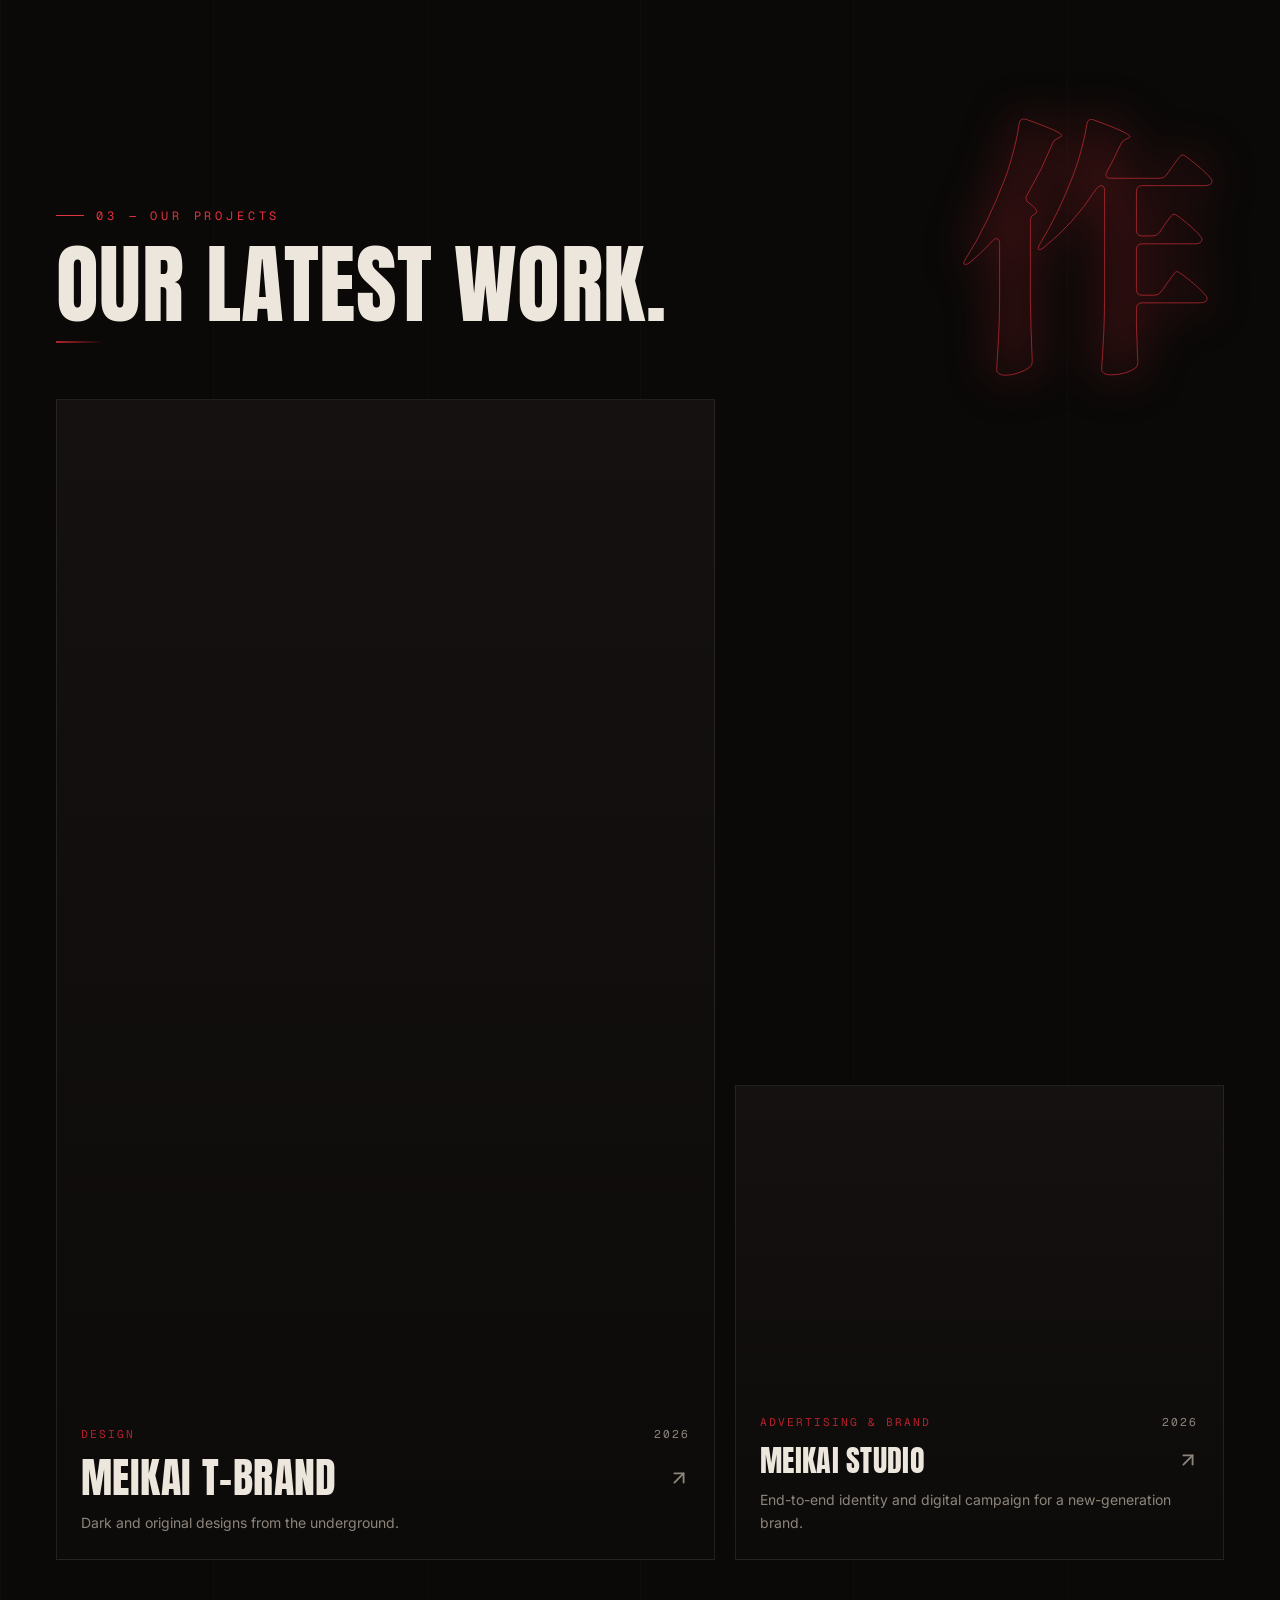
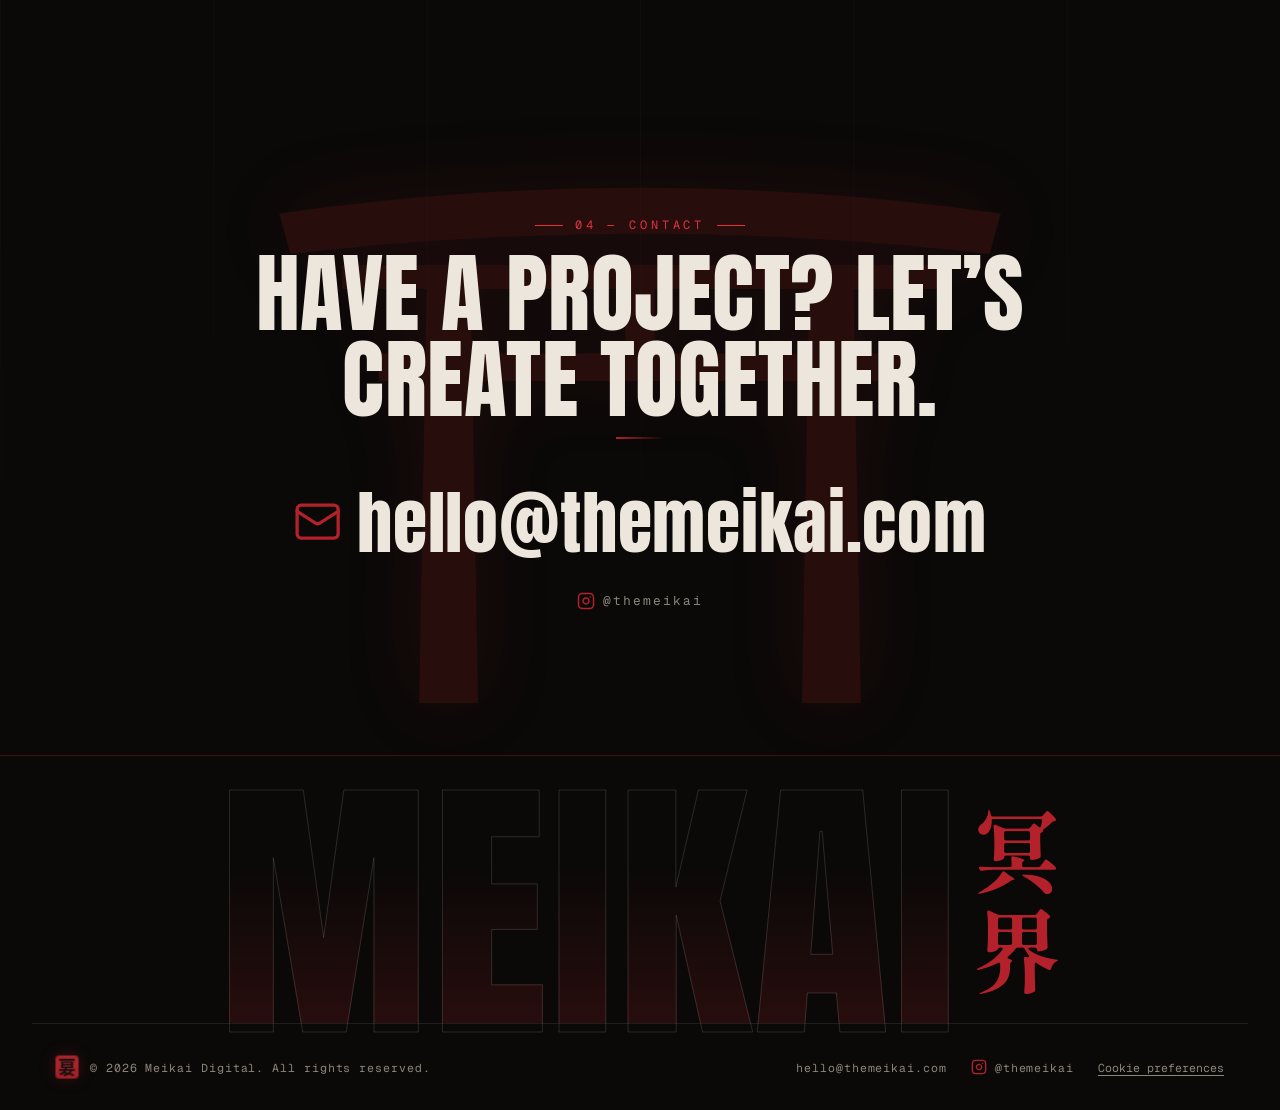
==== commit 6f87c7dc: "Katanadaki yırtılmayı düzelt: kesik çizgisindeki ışık sızıntısı ve kabza/çelik aralığı - İki yarım k" ====
--- a/index.html
+++ b/index.html
@@ -339,6 +339,7 @@
           <linearGradient id="ki-gleam" x1="0" y1="0" x2="1" y2="0"><stop offset="0" stop-color="#fff" stop-opacity="0"/><stop offset=".5" stop-color="#fff"/><stop offset="1" stop-color="#fff" stop-opacity="0"/></linearGradient>
           <clipPath id="ki-blade-clip"><path d="M172,18 C330,17 480,13 600,7 L636,9 C622,15 604,20 590,21.5 C470,25.5 330,29 172,30 Z"/></clipPath>
         </defs>
+        <g class="ki-sword">
         <g class="ki-hilt">
           <rect x="4" y="15" width="148" height="18" rx="5" fill="#0d0b0b" stroke="#2a2020"/>
           <g fill="#d9cfbf"><path d="M18,24 l6,-5.5 6,5.5 -6,5.5z"/><path d="M33,24 l6,-5.5 6,5.5 -6,5.5z"/><path d="M48,24 l6,-5.5 6,5.5 -6,5.5z"/><path d="M63,24 l6,-5.5 6,5.5 -6,5.5z"/><path d="M78,24 l6,-5.5 6,5.5 -6,5.5z"/><path d="M93,24 l6,-5.5 6,5.5 -6,5.5z"/><path d="M108,24 l6,-5.5 6,5.5 -6,5.5z"/><path d="M123,24 l6,-5.5 6,5.5 -6,5.5z"/><path d="M138,24 l6,-5.5 6,5.5 -6,5.5z"/></g>
@@ -351,6 +352,7 @@
           <path d="M172,22.5 C330,21.5 480,17.5 600,11" fill="none" stroke="#5d636a" stroke-opacity=".55" stroke-width=".8"/>
           <path d="M176,27.2 Q180.5,24.9 185,27.1 Q189.5,26.4 194,27.0 Q198.5,24.7 203,26.9 Q207.5,26.2 212,26.8 Q216.5,24.5 221,26.7 Q225.5,26.0 230,26.6 Q234.5,24.3 239,26.5 Q243.5,25.8 248,26.4 Q252.5,24.1 257,26.3 Q261.5,25.6 266,26.2 Q270.5,23.9 275,26.1 Q279.5,25.4 284,26.0 Q288.5,23.7 293,25.9 Q297.5,25.2 302,25.8 Q306.5,23.5 311,25.7 Q315.5,25.0 320,25.6 Q324.5,23.3 329,25.5 Q333.5,24.8 338,25.4 Q342.5,23.1 347,25.3 Q351.5,24.6 356,25.2 Q360.5,22.9 365,25.1 Q369.5,24.4 374,25.0 Q378.5,22.7 383,24.9 Q387.5,24.2 392,24.8 Q396.5,22.5 401,24.7 Q405.5,24.0 410,24.6 Q414.5,22.3 419,24.5 Q423.5,23.8 428,24.4 Q432.5,22.1 437,24.3 Q441.5,23.6 446,24.2 Q450.5,21.9 455,24.1 Q459.5,23.4 464,24.0 Q468.5,21.7 473,23.9 Q477.5,23.2 482,23.8 Q486.5,21.5 491,23.7 Q495.5,23.0 500,23.6 Q504.5,21.3 509,23.5 Q513.5,22.8 518,23.4 Q522.5,21.1 527,23.3 Q531.5,22.6 536,23.2 Q540.5,20.9 545,23.1 Q549.5,22.4 554,23.0 Q558.5,20.7 563,22.9 Q567.5,22.2 572,22.8 Q576.5,20.5 581,22.7" fill="none" stroke="#fff" stroke-opacity=".75" stroke-width=".9"/>
           <rect class="ki-gleam" x="100" y="0" width="90" height="48" fill="url(#ki-gleam)"/>
+        </g>
         </g>
         <g class="ki-saya">
           <path d="M168,15.5 C330,14.5 480,10.5 604,4 L640,6.5 C628,15 608,22 592,24 C470,28 330,32 168,32.5 Z" fill="#0c0a0a" stroke="#3a1517" stroke-width="1.2"/>
--- a/anim.css
+++ b/anim.css
@@ -10,7 +10,7 @@
 /* İki yarım: aynı sahne, kesik çizgisiyle kırpılmış */
 .ki-half { position: absolute; inset: 0; will-change: transform; }
 .ki-a { clip-path: polygon(0 0, 100% 0, 100% 37.27%, 0 62.73%); animation: ki-split-a .85s cubic-bezier(.7,0,.2,1) 2.1s forwards; }
-.ki-b { clip-path: polygon(0 62.73%, 100% 37.27%, 100% 100%, 0 100%); animation: ki-split-b .85s cubic-bezier(.7,0,.2,1) 2.1s forwards; }
+.ki-b { clip-path: polygon(0 62.1%, 100% 36.6%, 100% 100%, 0 100%); /* üstteki yarımla hafif örtüşür: kesik çizgisinde ince ışık sızıntısı (yırtık) olmasın */ animation: ki-split-b .85s cubic-bezier(.7,0,.2,1) 2.1s forwards; }
 @keyframes ki-split-a { 0% { transform: none; } 22% { transform: translate(-2.5%, .6%); } 100% { transform: translate(-9%, -108%) rotate(-3deg); } }
 @keyframes ki-split-b { 0% { transform: none; } 22% { transform: translate(2.5%, -.6%); } 100% { transform: translate(9%, 108%) rotate(3deg); } }
 .ki-scene { position: absolute; inset: 0; background: radial-gradient(90% 70% at 50% 50%, #1d0b0c, #050404 72%); }
@@ -45,7 +45,7 @@
 @keyframes ki-swing { from { opacity: 1; transform: none; filter: none; } to { opacity: 0; transform: rotate(-16deg) scaleX(1.35); filter: blur(6px) brightness(2); } }
 .ki-saya { animation: ki-unsheathe .55s cubic-bezier(.65,0,.25,1) .75s forwards; }
 @keyframes ki-unsheathe { 60% { opacity: 1; } to { transform: translateX(62%); opacity: 0; } }
-.ki-hilt { animation: ki-pull .55s cubic-bezier(.65,0,.25,1) .75s; }
+.ki-sword { animation: ki-pull .55s cubic-bezier(.65,0,.25,1) .75s; }
 @keyframes ki-pull { 50% { transform: translateX(-10px); } }
 .ki-gleam { transform: translateX(0); animation: ki-gleam .5s ease-in-out 1.15s forwards; }
 @keyframes ki-gleam { to { transform: translateX(560px); } }
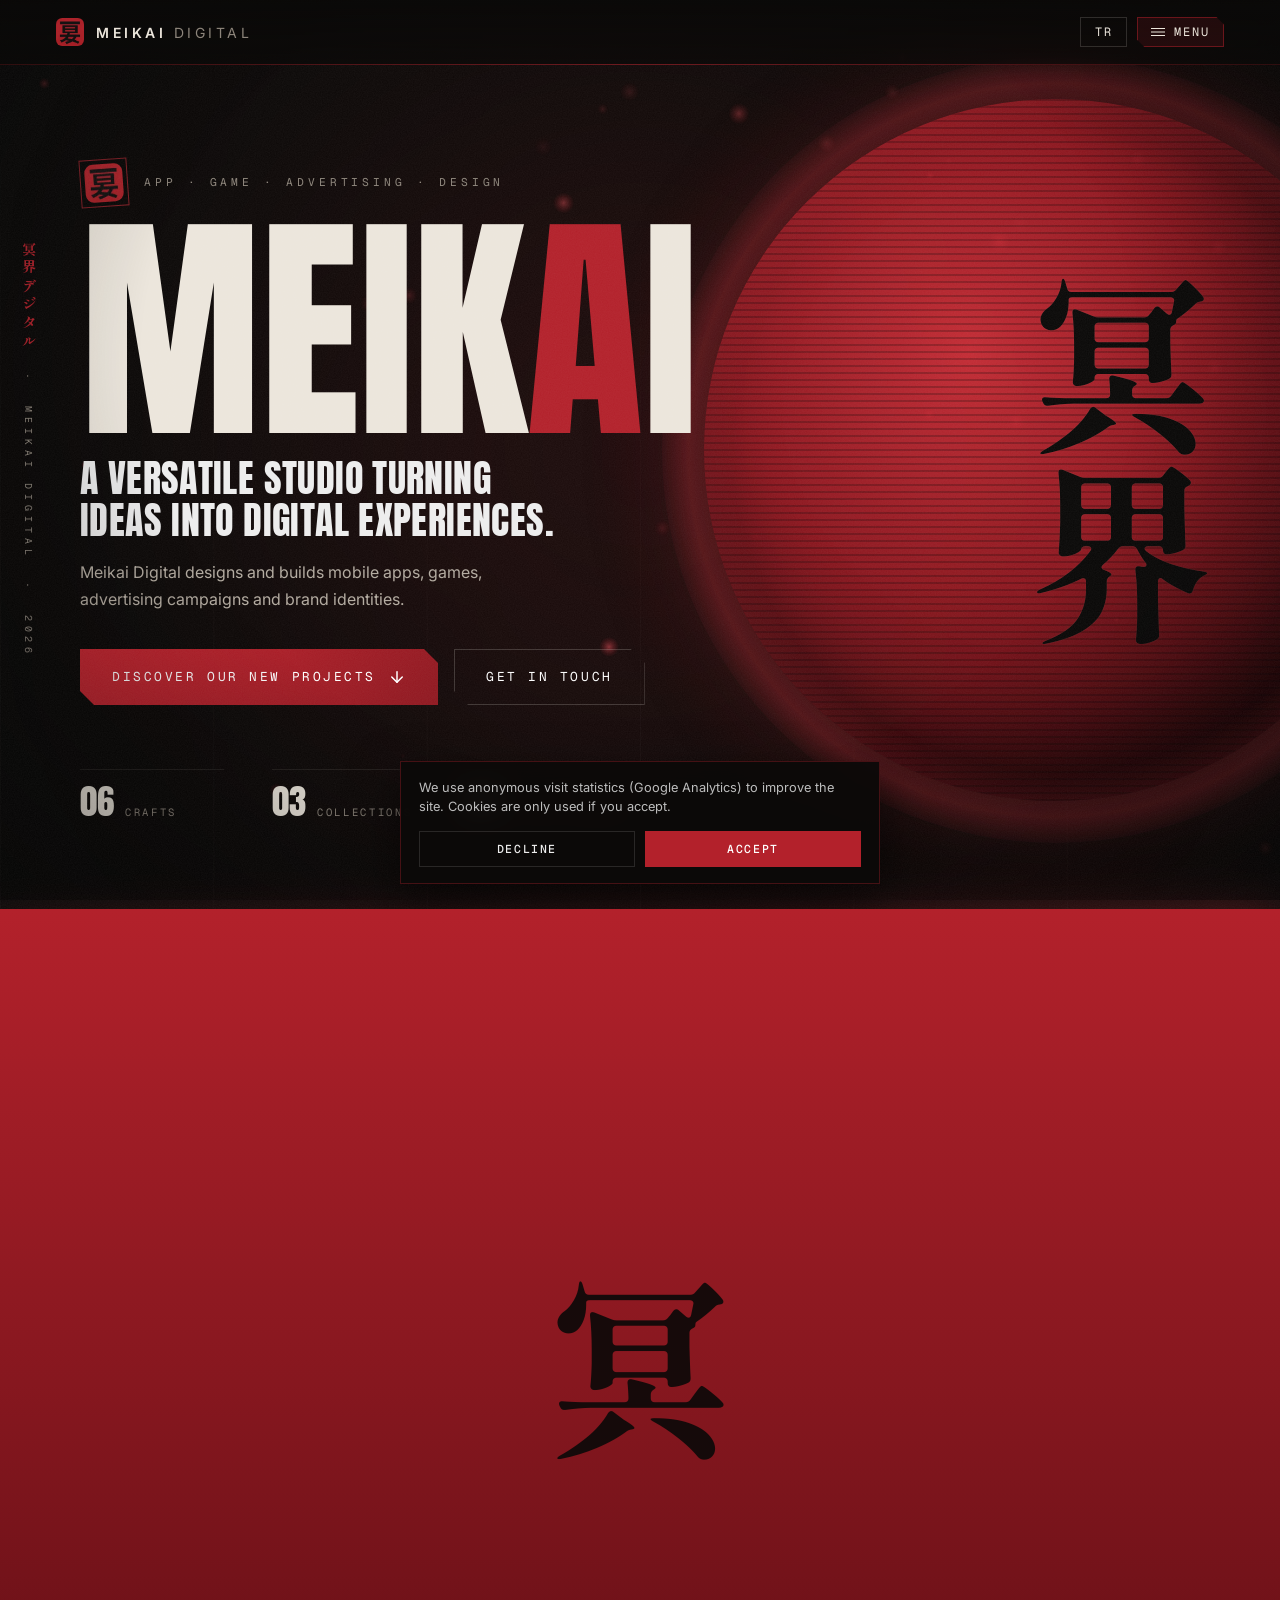
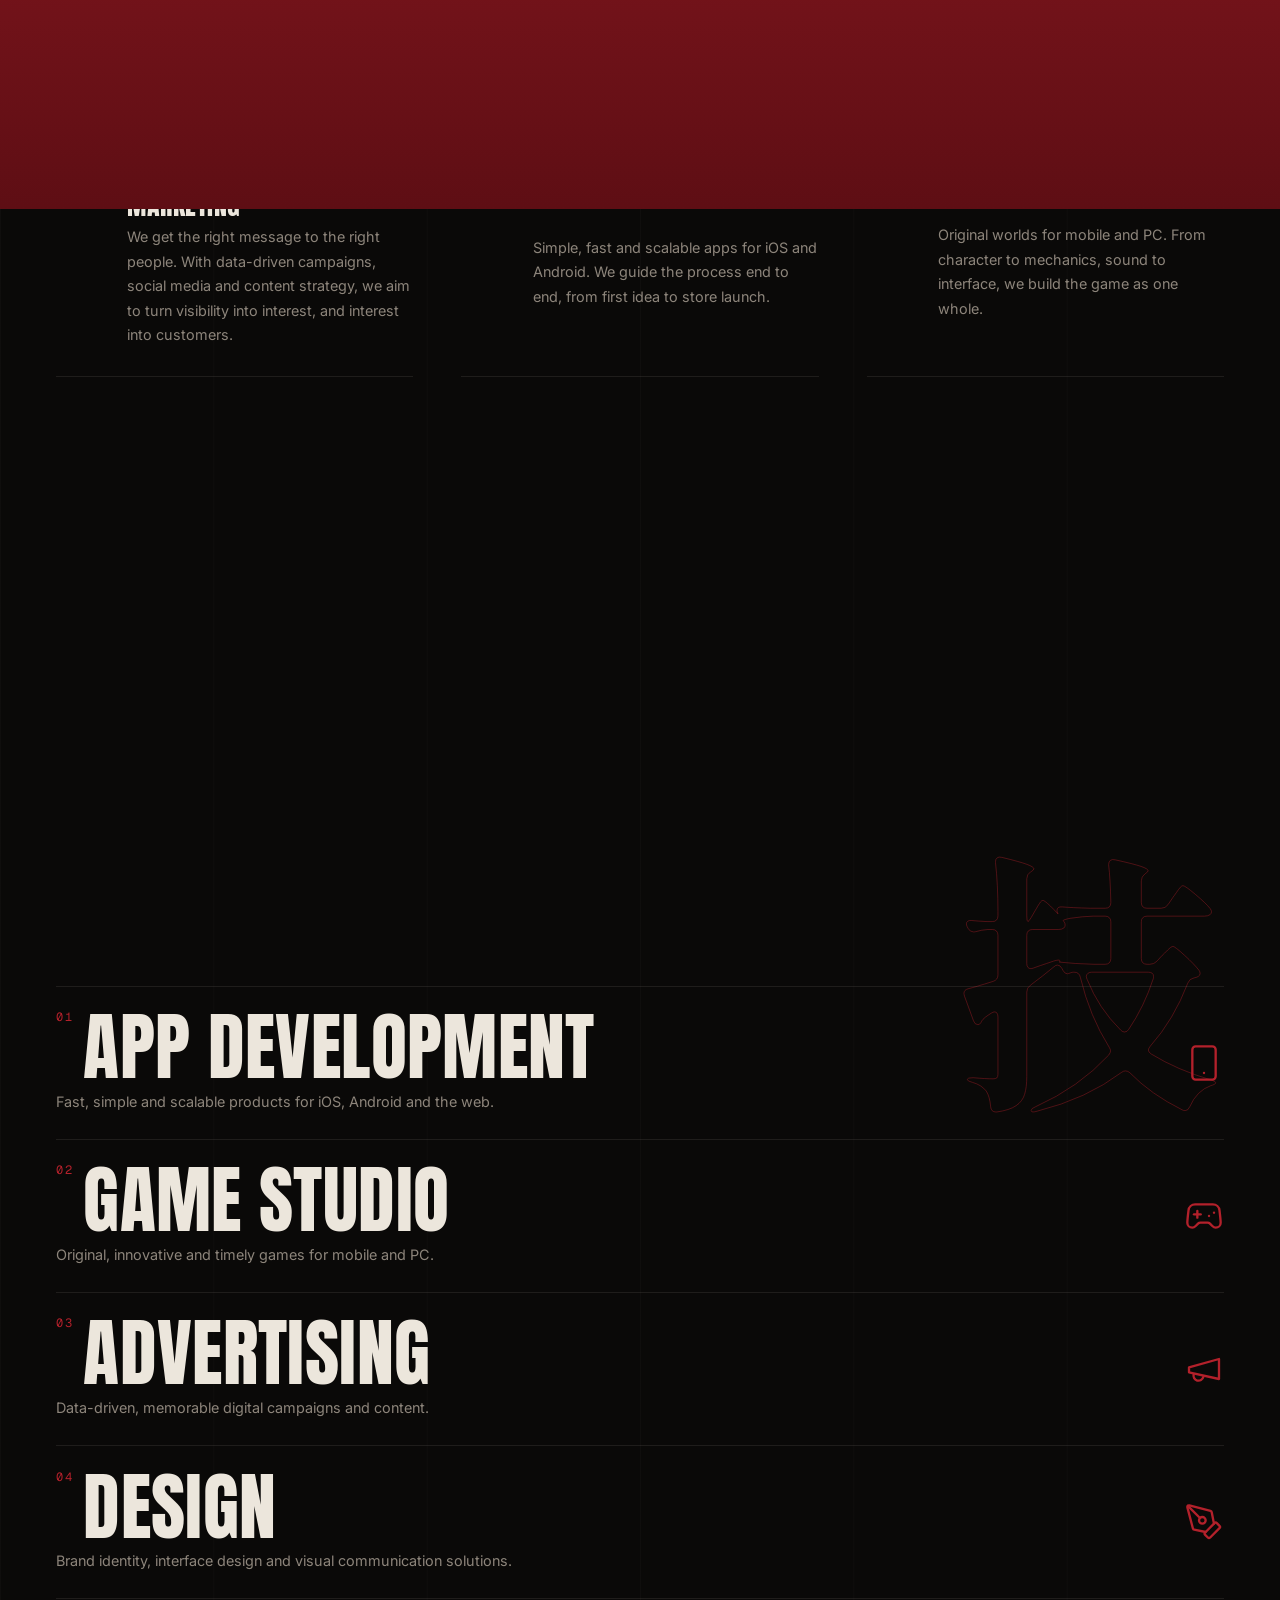
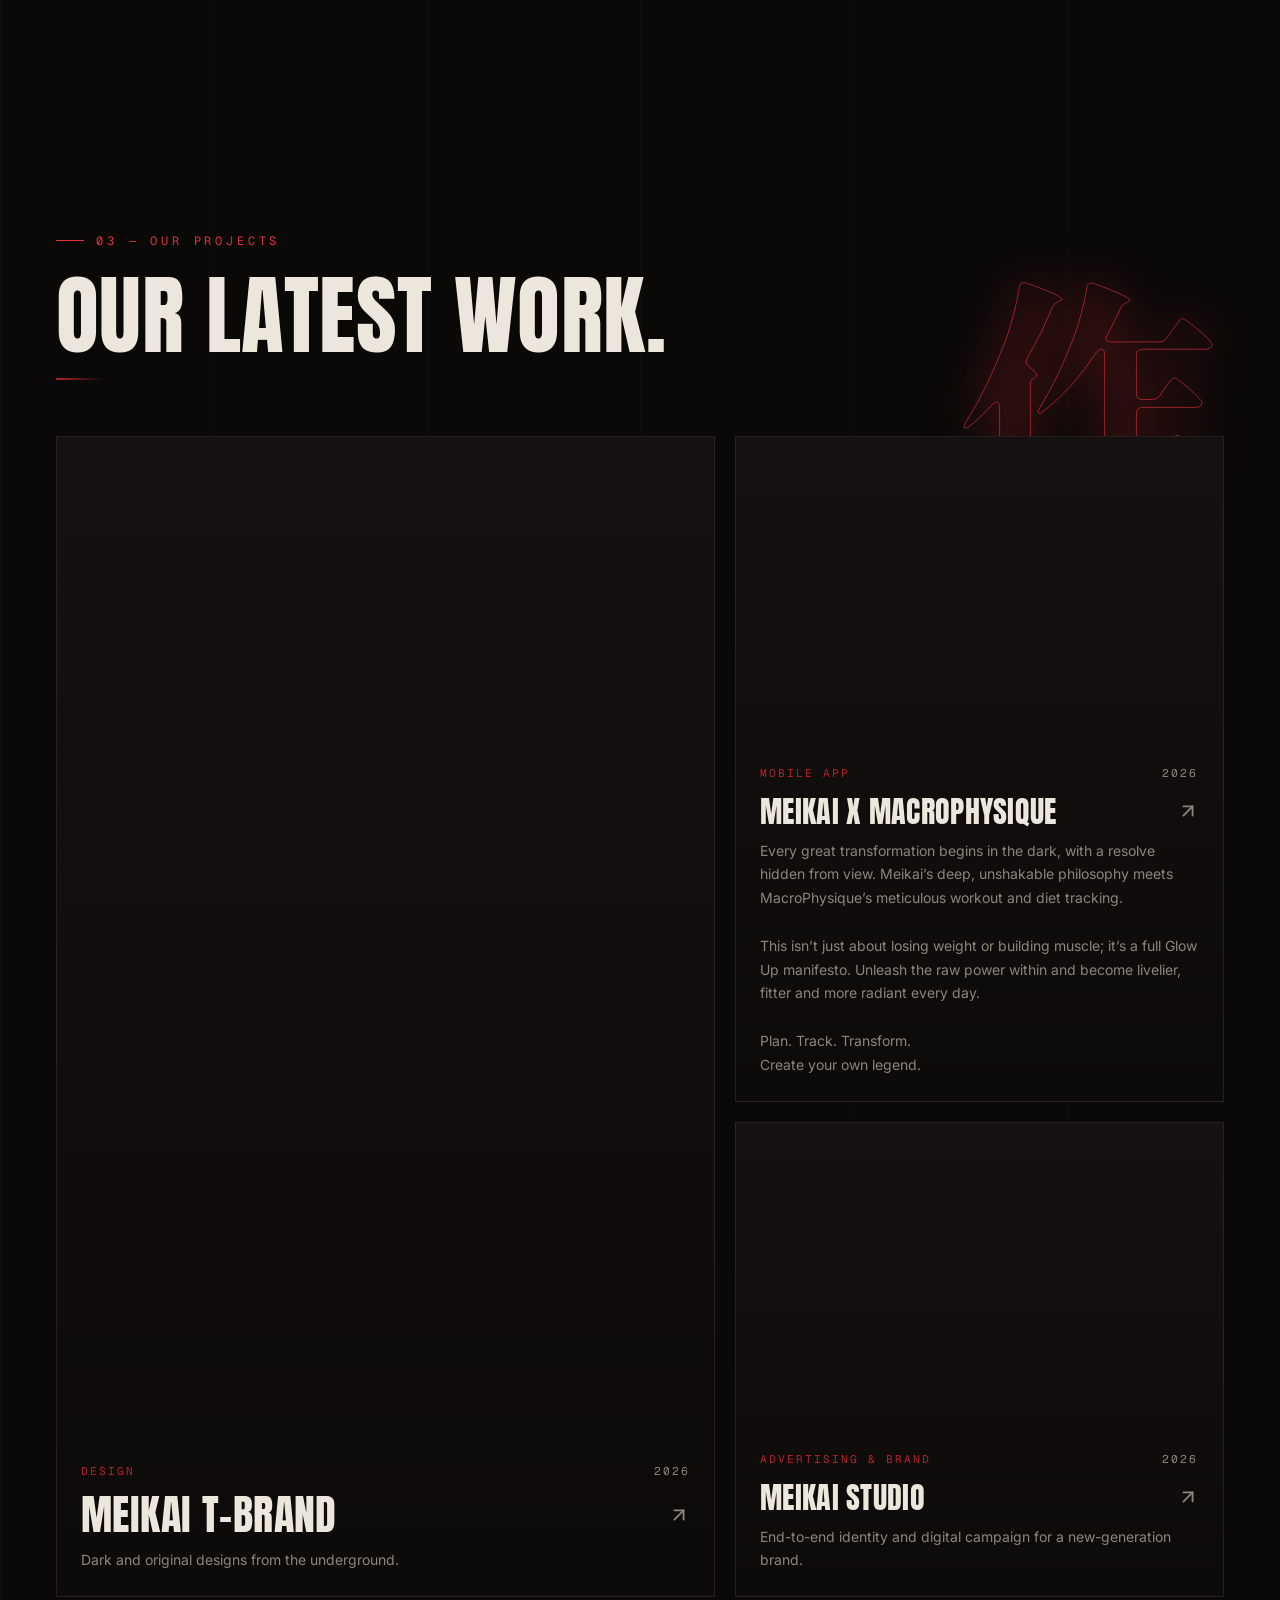
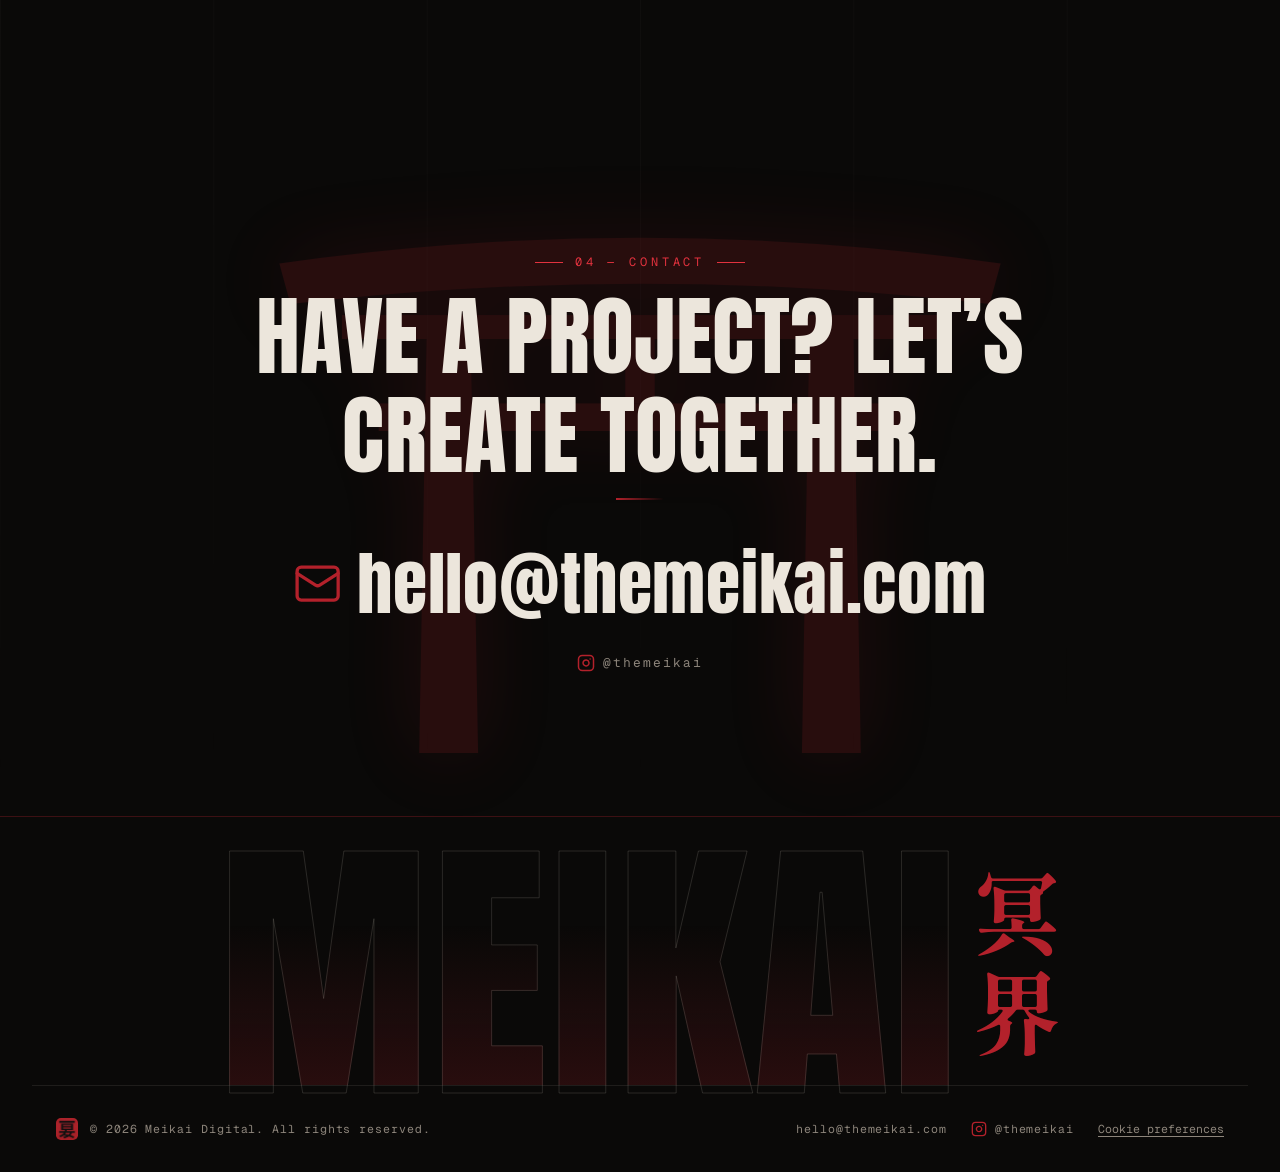
==== commit 68944492: "Başlıklarda İ/Ü noktaları çakışmasın, telefonda yazı taşmasın; sol üstteki MEIKAI eski haline dönsün" ====
--- a/index.html
+++ b/index.html
@@ -267,7 +267,7 @@
     html:not(.skip-intro) .hero-word span, html:not(.skip-intro) .hero-kanji span { animation-delay: calc(var(--d, 0s) + 2.3s); }
     html:not(.skip-intro) .hero-moon { animation-delay: 2.1s; }
 
-    @media (max-width: 479px) { .brand small, .brand-jp { display: none; } }
+    @media (max-width: 479px) { .brand small { display: none; } }
     @media (max-width: 767px) {
       .hero { padding-top: 6rem; justify-content: flex-end; }
       .hero-moon { right: -34vw; top: 24%; width: 88vw; opacity: .7; }
@@ -369,7 +369,6 @@
       <a href="#" class="brand" aria-label="Meikai Digital ana sayfa" data-i18n-attr="aria-label:brandAria">
         <span class="logo-mark" aria-hidden="true"></span>
         <span>MEIKAI <small>DIGITAL</small></span>
-        <span class="brand-jp" aria-hidden="true">冥界</span>
       </a>
       <nav class="hdr-right" aria-label="Ana menü" data-i18n-attr="aria-label:navAria">
         <button type="button" class="lang-btn" id="lang-toggle" aria-label="Switch to English">EN</button>
--- a/theme.css
+++ b/theme.css
@@ -38,16 +38,18 @@
 .eyebrow { display: inline-flex; align-items: center; gap: .75rem; letter-spacing: .32em; color: var(--blood); }
 .eyebrow::before { content: ''; width: 1.75rem; height: 1px; background: currentColor; }
 .section h2, .s-hero h1, .shop-hero h1, .info h2, .cta-band h2 {
-  font-family: var(--display); font-weight: 400; text-transform: uppercase; letter-spacing: .005em; line-height: .98;
+  font-family: var(--display); font-weight: 400; text-transform: uppercase; letter-spacing: .005em;
+  /* İ/Ü noktaları üst satırın J, Q, virgül kuyruklarına değmesin */
+  line-height: 1.12; max-width: 100%; overflow-wrap: break-word;
 }
 
 /* ---------- Header ---------- */
 header { background: linear-gradient(180deg, rgb(10 9 8 / .92), rgb(10 9 8 / .62)); border-bottom-color: rgb(179 33 43 / .22); }
 header::after { content: ''; position: absolute; left: 0; right: 0; bottom: -1px; height: 1px; background: linear-gradient(90deg, transparent, rgb(226 50 62 / .7) 50%, transparent); opacity: .5; pointer-events: none; }
-.brand { font-family: var(--display); font-weight: 400; font-size: 1.05rem; letter-spacing: .18em; }
-.brand small { font-family: var(--mono); font-size: .62rem; letter-spacing: .32em; vertical-align: .2em; }
-.brand-jp { font-family: var(--jp); font-weight: 800; font-size: .8rem; letter-spacing: .1em; color: var(--blood); margin-left: .15rem; }
-.logo-mark { border-radius: 3px; box-shadow: 0 0 0 1px rgb(226 50 62 / .35), 0 0 18px -4px rgb(179 33 43 / .7); }
+/* Sol üstteki MEIKAI DIGITAL: yeniden tasarımdan önceki haliyle (Inter, yuvarlak amblem) */
+.brand { font-family: var(--sans); font-size: .875rem; font-weight: 600; letter-spacing: .25em; }
+.brand small { font-size: inherit; font-weight: 400; color: var(--muted); }
+.logo-mark { border-radius: 22%; }
 .lang-btn, .menu-btn, .cart-btn { border-radius: 0; border-color: rgb(236 230 220 / .16); }
 .menu-btn { clip-path: polygon(0 0, calc(100% - 8px) 0, 100% 8px, 100% 100%, 8px 100%, 0 calc(100% - 8px)); background: rgb(179 33 43 / .14); border-color: rgb(179 33 43 / .5); }
 nav ul a { font-family: var(--mono); font-size: .75rem; letter-spacing: .18em; text-transform: uppercase; }
@@ -153,7 +155,22 @@
   .page-kanji { opacity: .55; }
   .fx-marquee { transform: rotate(-1.5deg) scale(1.04); }
 }
-@media (max-width: 479px) { .brand-jp { display: none; } }
+
+/* Telefonda büyük başlıklar ekrandan taşmasın (fx.js taşanı ayrıca küçültür) */
+html { -webkit-text-size-adjust: 100%; text-size-adjust: 100%; }
+@media (max-width: 639px) {
+  .section h2 { font-size: min(2.6rem, 10.5vw); }
+  .disc h3 { line-height: 1.08; }
+  .contact .email { font-size: min(2.2rem, 7.4vw); white-space: nowrap; word-break: normal; gap: .6rem; }
+}
+/* Uzun proje adları (MACROPHYSIQUE) kart sütununu genişletmesin */
+.projects > li { min-width: 0; }
+.projects h3 { overflow-wrap: anywhere; }
+@media (max-width: 359px) {
+  .brand { gap: .5rem; letter-spacing: .16em; }
+  .hdr-right { gap: .4rem; }
+  .lang-btn, .menu-btn { padding-inline: .6rem; }
+}
 
 /* Çerez bandı (analytics.js) temaya uyum */
 .ck.ck { border-radius: 0; border-color: rgb(179 33 43 / .35); background: rgb(12 10 9 / .96); }
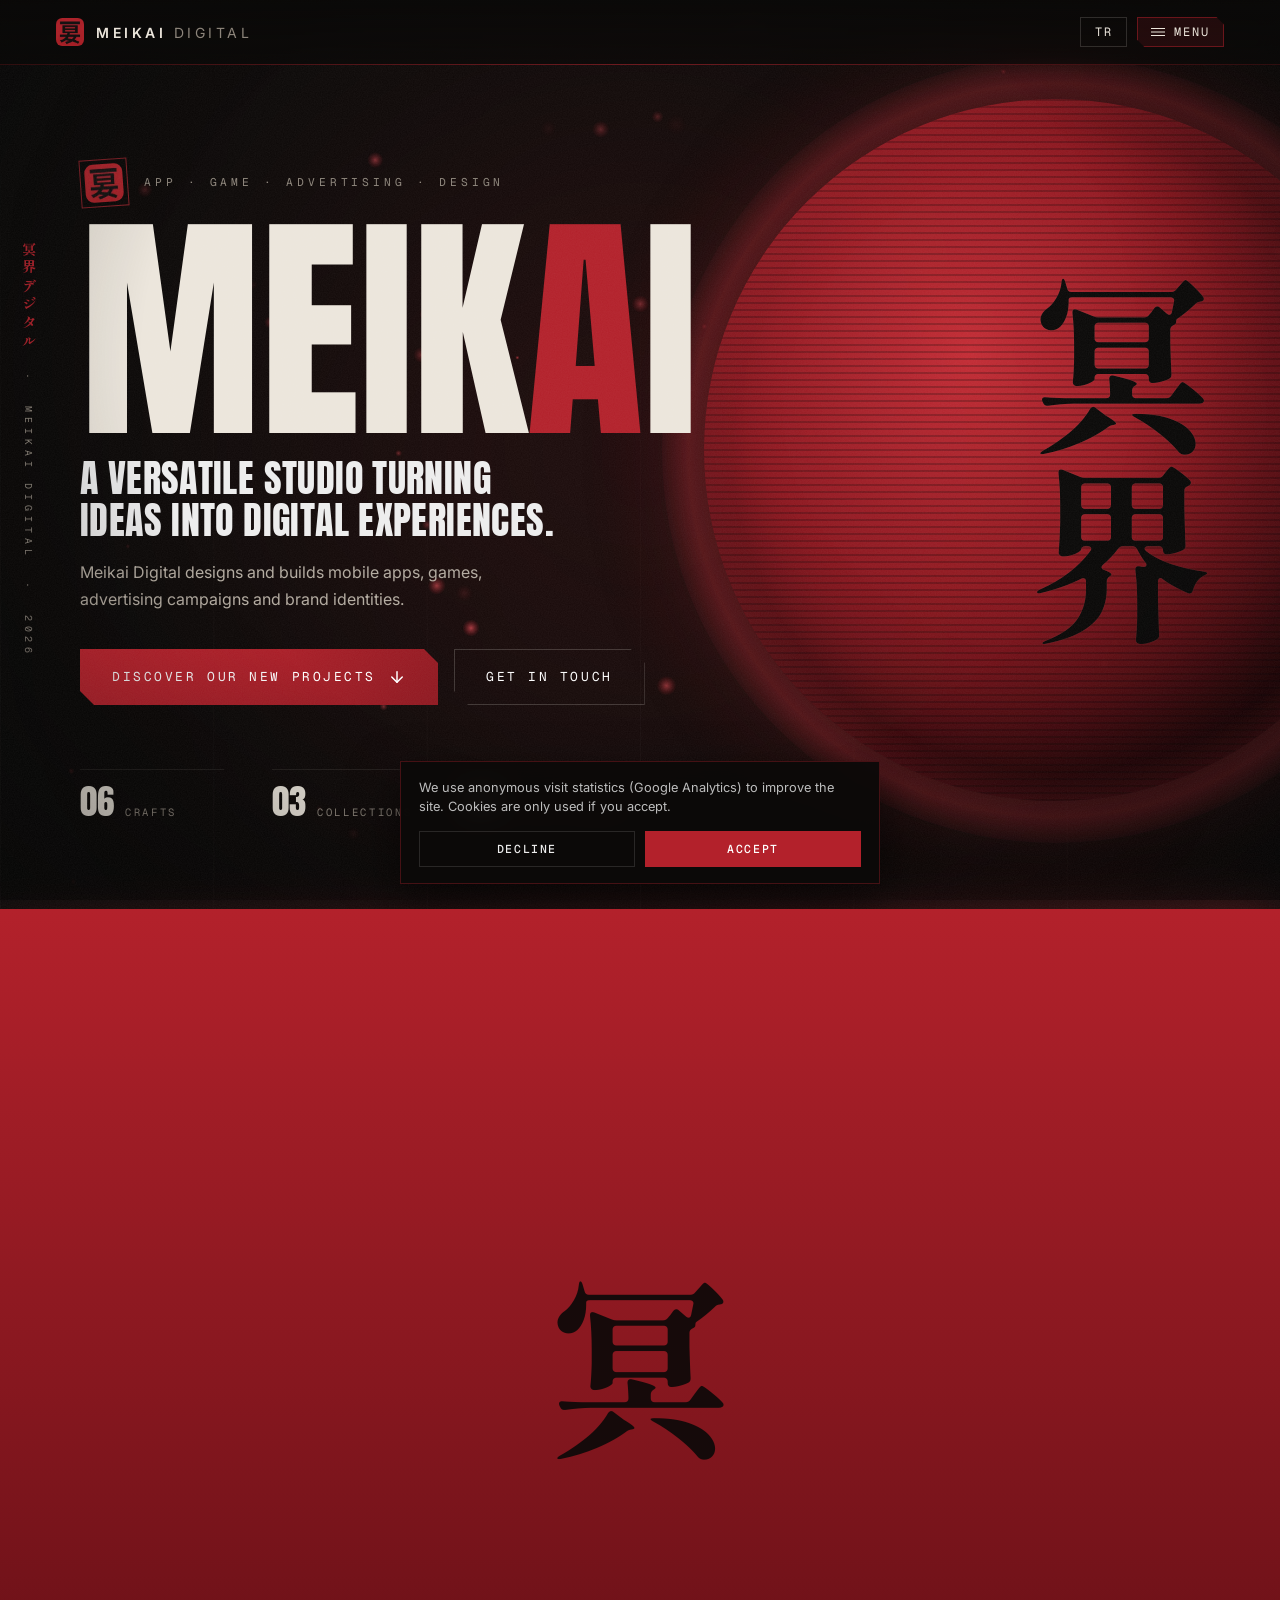
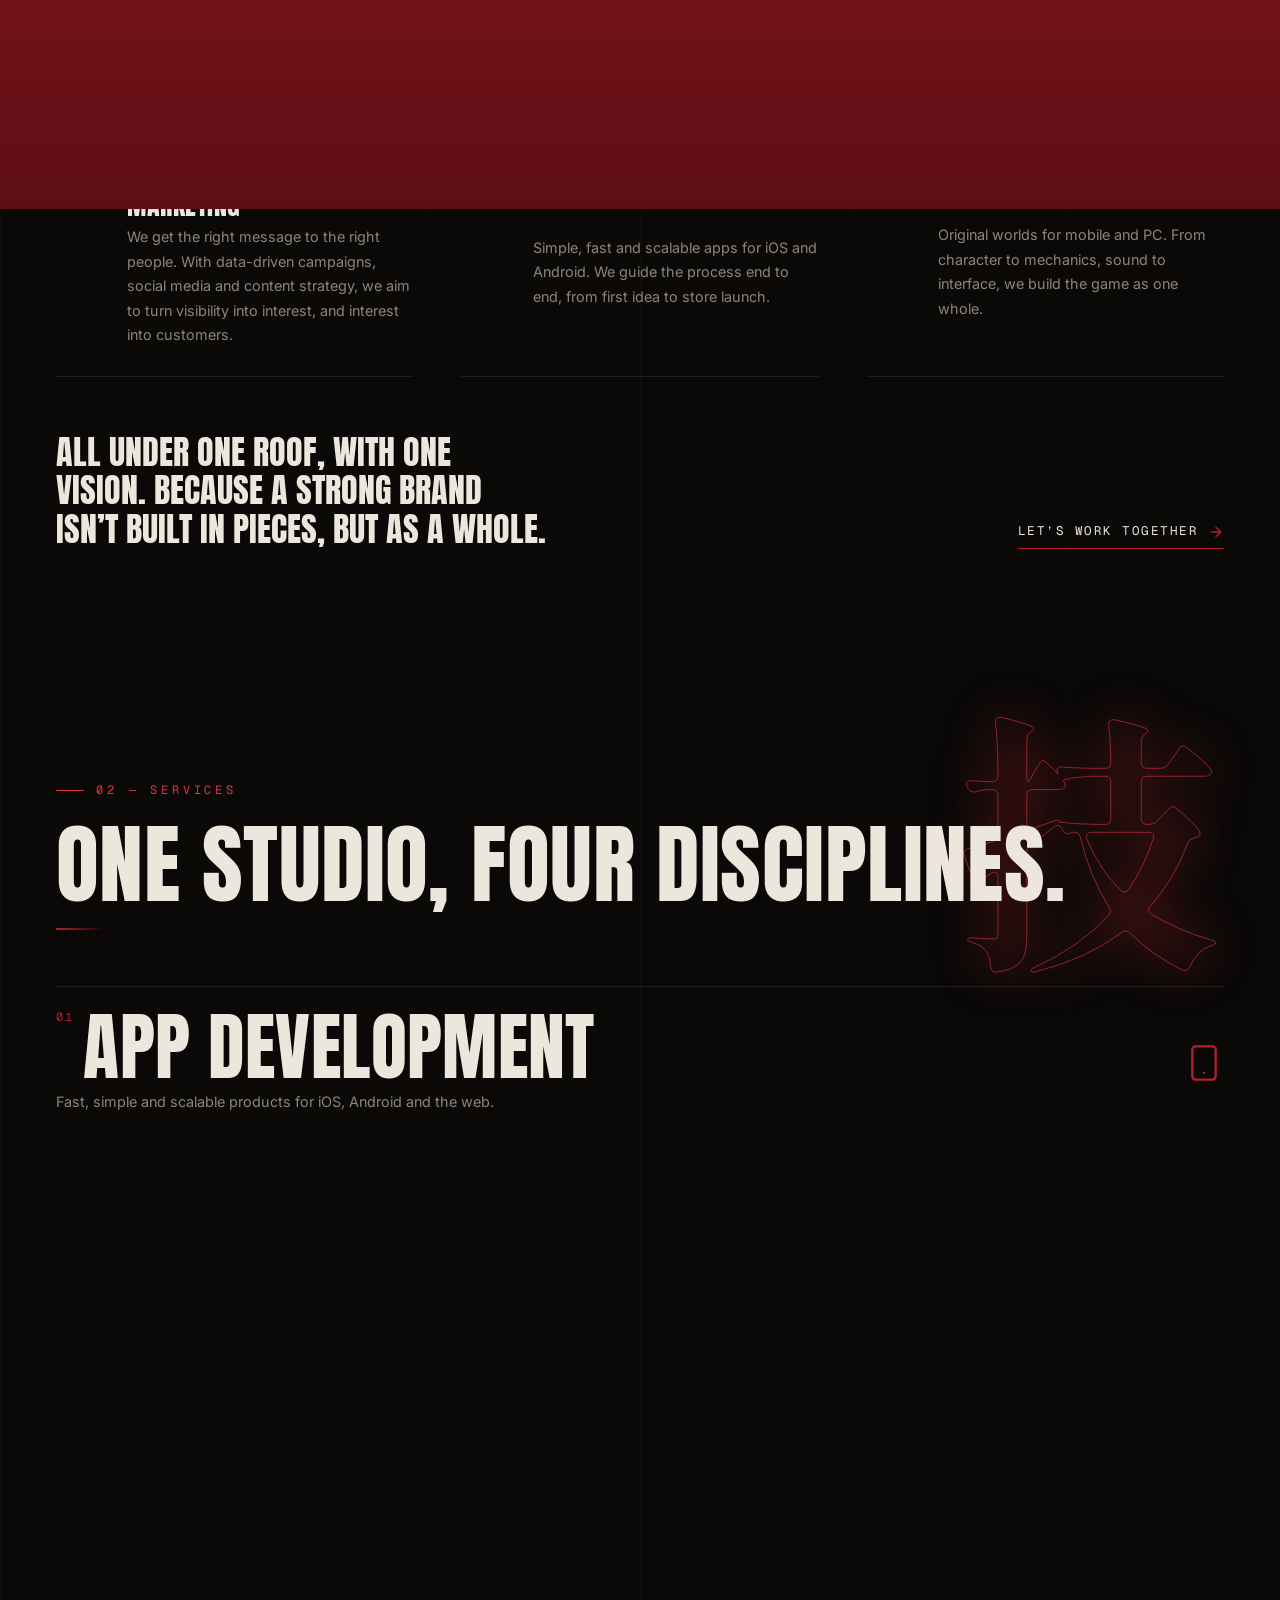
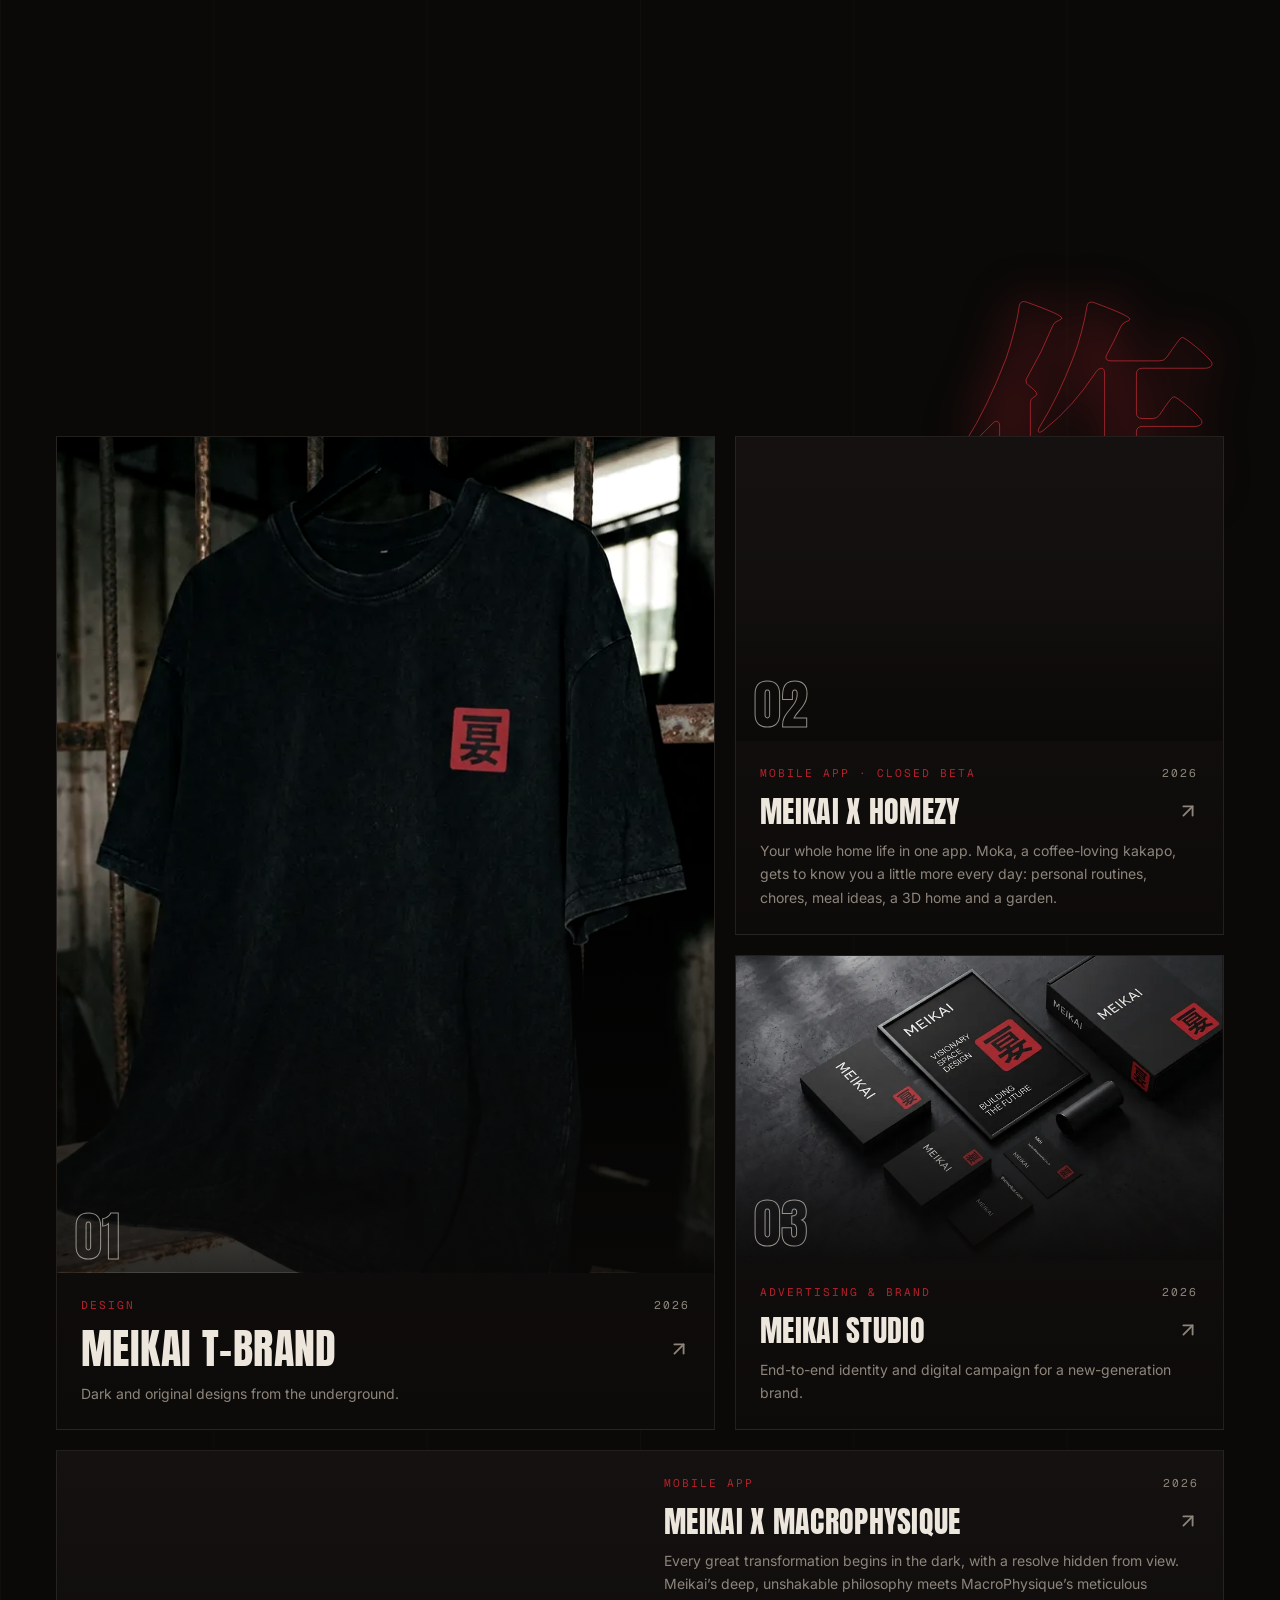
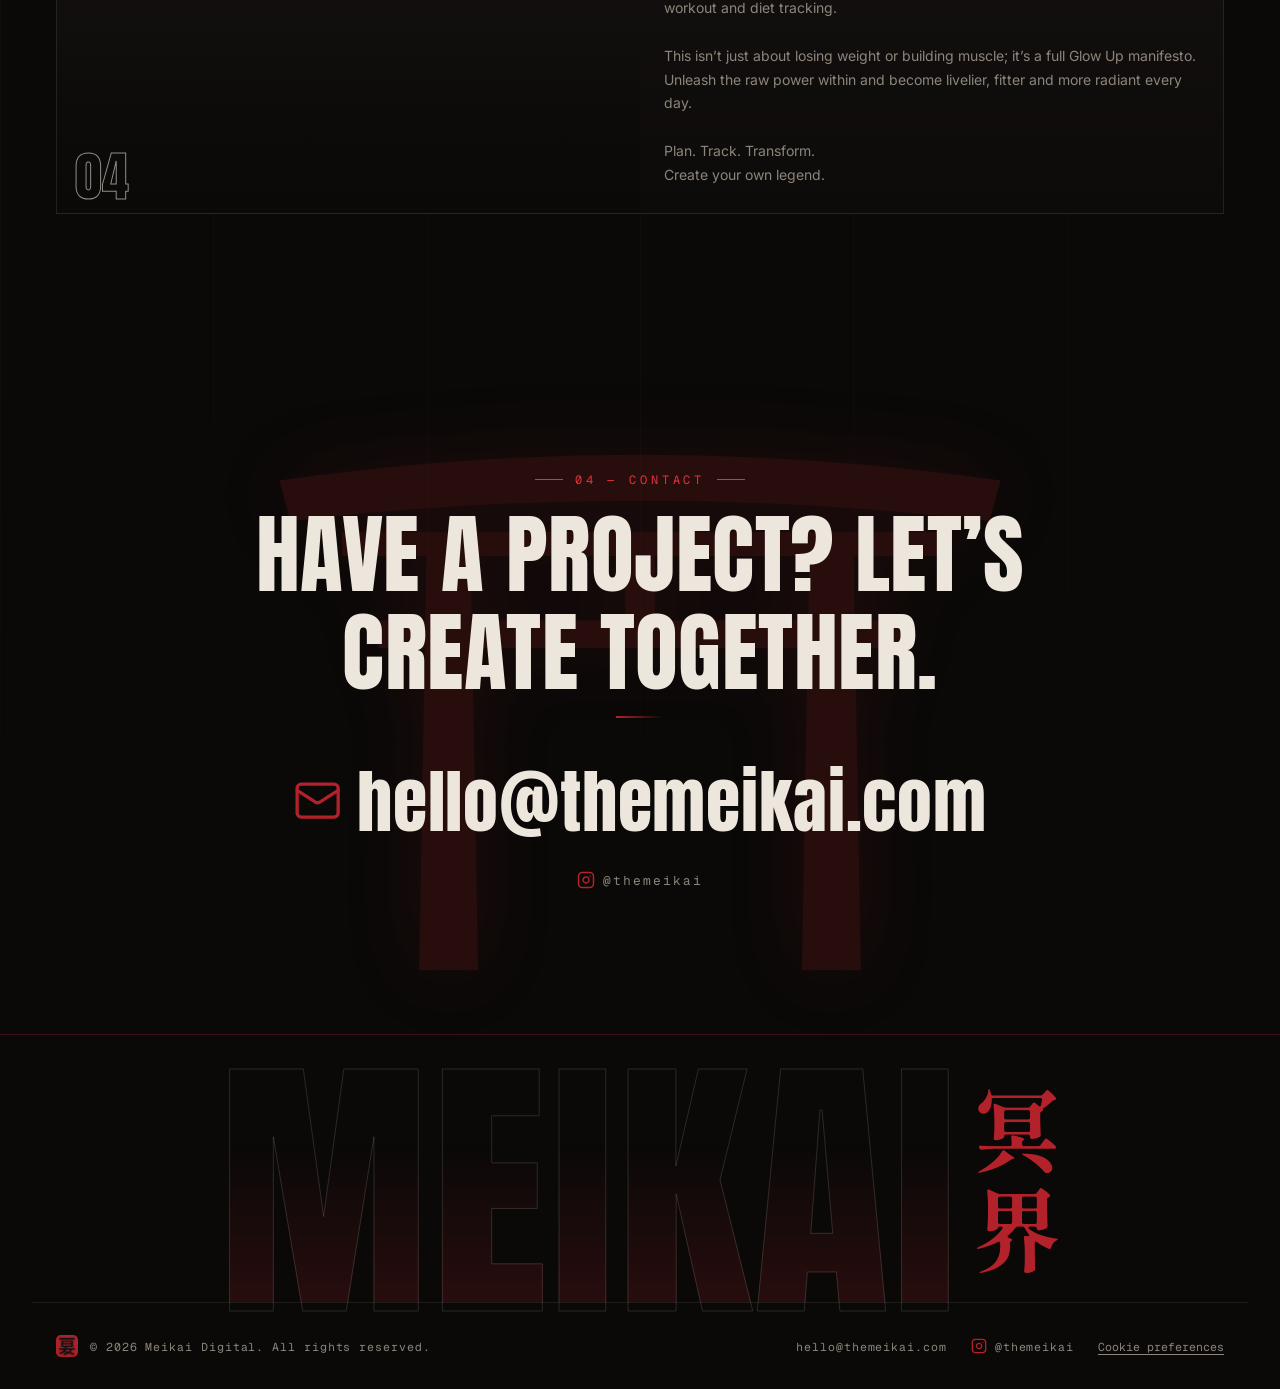
==== commit 93c89bb7: "Meikai x Homezy: ana sayfa kartı ve /homezy/ tanıtım sayfası - Ana sayfada 02 numaralı proje artık M" ====
--- a/index.html
+++ b/index.html
@@ -292,6 +292,9 @@
       .projects > li:first-child .project-media { flex: 1; aspect-ratio: auto; min-height: 22rem; }
       .projects > li:first-child .project-body { flex: 0 0 auto; }
       .projects > li:first-child h3 { font-size: 2.6rem; }
+      .projects > li:nth-child(4) { grid-column: 1 / -1; }
+      .projects > li:nth-child(4) .project { flex-direction: row; }
+      .projects > li:nth-child(4) .project-media { flex: 0 0 50%; aspect-ratio: auto; min-height: 20rem; }
       .about-bottom { flex-direction: row; align-items: flex-end; justify-content: space-between; }
       .about-link { align-self: auto; flex-shrink: 0; }
       footer .container { flex-direction: row; }
@@ -526,9 +529,33 @@
             </a>
           </li>
           <li>
+            <a href="/homezy/" class="project-link">
+              <article class="project">
+                <div class="project-media"><img src="images/project-homezy.webp" srcset="images/s/project-homezy.webp 840w, images/project-homezy.webp 1600w" sizes="(min-width: 1024px) 50vw, 100vw" alt="Homezy uygulaması ve maskotu Moka" data-i18n-attr="alt:pHAlt" loading="lazy" decoding="async" /><span class="project-n" aria-hidden="true">02</span></div>
+                <div class="project-body">
+                  <div class="project-meta"><span data-i18n="pHMeta">Mobil Uygulama · Kapalı beta</span><span>2026</span></div>
+                  <h3 lang="en">MEIKAI x HOMEZY <svg class="icon" viewBox="0 0 24 24" aria-hidden="true"><path d="M7 7h10v10"/><path d="M7 17 17 7"/></svg></h3>
+                  <p data-i18n="pHText">Bütün ev hayatın tek uygulamada. Kahve sever kakapo Moka seni her gün biraz daha tanır: sana özel rutinler, ev işleri, yemek önerileri, 3B ev ve bahçe.</p>
+                </div>
+              </article>
+            </a>
+          </li>
+          <li>
+            <a href="studio.html" class="project-link">
+            <article class="project">
+              <div class="project-media"><img src="images/project-brand.webp" srcset="images/s/project-brand.webp 840w, images/project-brand.webp 1600w" sizes="(min-width: 1024px) 50vw, 100vw" alt="Meikai Studio projesinden görsel" data-i18n-attr="alt:p3Alt" loading="lazy" decoding="async" /><span class="project-n" aria-hidden="true">03</span></div>
+              <div class="project-body">
+                <div class="project-meta"><span data-i18n="p3Meta">Reklam &amp; Marka</span><span>2026</span></div>
+                <h3 lang="en">Meikai Studio <svg class="icon" viewBox="0 0 24 24" aria-hidden="true"><path d="M7 7h10v10"/><path d="M7 17 17 7"/></svg></h3>
+                <p data-i18n="p3Text">Yeni nesil bir marka için uçtan uca kimlik ve dijital kampanya.</p>
+              </div>
+            </article>
+            </a>
+          </li>
+          <li>
             <a href="https://play.google.com/store/apps/details?id=com.macrophysique.app&amp;hl=tr" target="_blank" rel="noopener noreferrer" class="project-link">
               <article class="project">
-                <div class="project-media"><img src="images/project-app.webp" srcset="images/s/project-app.webp 840w, images/project-app.webp 1600w" sizes="(min-width: 1024px) 50vw, 100vw" alt="MEIKAI x MACROPHYSIQUE uygulamasından görsel" data-i18n-attr="alt:p2Alt" loading="lazy" decoding="async" /><span class="project-n" aria-hidden="true">02</span></div>
+                <div class="project-media"><img src="images/project-app.webp" srcset="images/s/project-app.webp 840w, images/project-app.webp 1600w" sizes="(min-width: 1024px) 50vw, 100vw" alt="MEIKAI x MACROPHYSIQUE uygulamasından görsel" data-i18n-attr="alt:p2Alt" loading="lazy" decoding="async" /><span class="project-n" aria-hidden="true">04</span></div>
                 <div class="project-body">
                   <div class="project-meta"><span data-i18n="p2Meta">Mobil Uygulama</span><span>2026</span></div>
                   <h3 lang="en">MEIKAI x MACROPHYSIQUE <svg class="icon" viewBox="0 0 24 24" aria-hidden="true"><path d="M7 7h10v10"/><path d="M7 17 17 7"/></svg></h3>
@@ -538,18 +565,6 @@
                   Kendi efsaneni yarat.</p>
                 </div>
               </article>
-            </a>
-          </li>
-          <li>
-            <a href="studio.html" class="project-link">
-            <article class="project">
-              <div class="project-media"><img src="images/project-brand.webp" srcset="images/s/project-brand.webp 840w, images/project-brand.webp 1600w" sizes="(min-width: 1024px) 50vw, 100vw" alt="Meikai Studio projesinden görsel" data-i18n-attr="alt:p3Alt" loading="lazy" decoding="async" /><span class="project-n" aria-hidden="true">03</span></div>
-              <div class="project-body">
-                <div class="project-meta"><span data-i18n="p3Meta">Reklam &amp; Marka</span><span>2026</span></div>
-                <h3 lang="en">Meikai Studio <svg class="icon" viewBox="0 0 24 24" aria-hidden="true"><path d="M7 7h10v10"/><path d="M7 17 17 7"/></svg></h3>
-                <p data-i18n="p3Text">Yeni nesil bir marka için uçtan uca kimlik ve dijital kampanya.</p>
-              </div>
-            </article>
             </a>
           </li>
         </ul>
@@ -641,6 +656,9 @@
       p1Alt: "Image from the Meikai T-brand project",
       p1Meta: "Design",
       p1Text: "Dark and original designs from the underground.",
+      pHAlt: "The Homezy app and its mascot Moka",
+      pHMeta: "Mobile App · Closed beta",
+      pHText: "Your whole home life in one app. Moka, a coffee-loving kakapo, gets to know you a little more every day: personal routines, chores, meal ideas, a 3D home and a garden.",
       p2Alt: "Image from the MEIKAI x MACROPHYSIQUE app",
       p2Meta: "Mobile App",
       p2Text: "Every great transformation begins in the dark, with a resolve hidden from view. Meikai’s deep, unshakable philosophy meets MacroPhysique’s meticulous workout and diet tracking.<br /><br />This isn’t just about losing weight or building muscle; it’s a full Glow Up manifesto. Unleash the raw power within and become livelier, fitter and more radiant every day.<br /><br />Plan. Track. Transform.<br />Create your own legend.",
